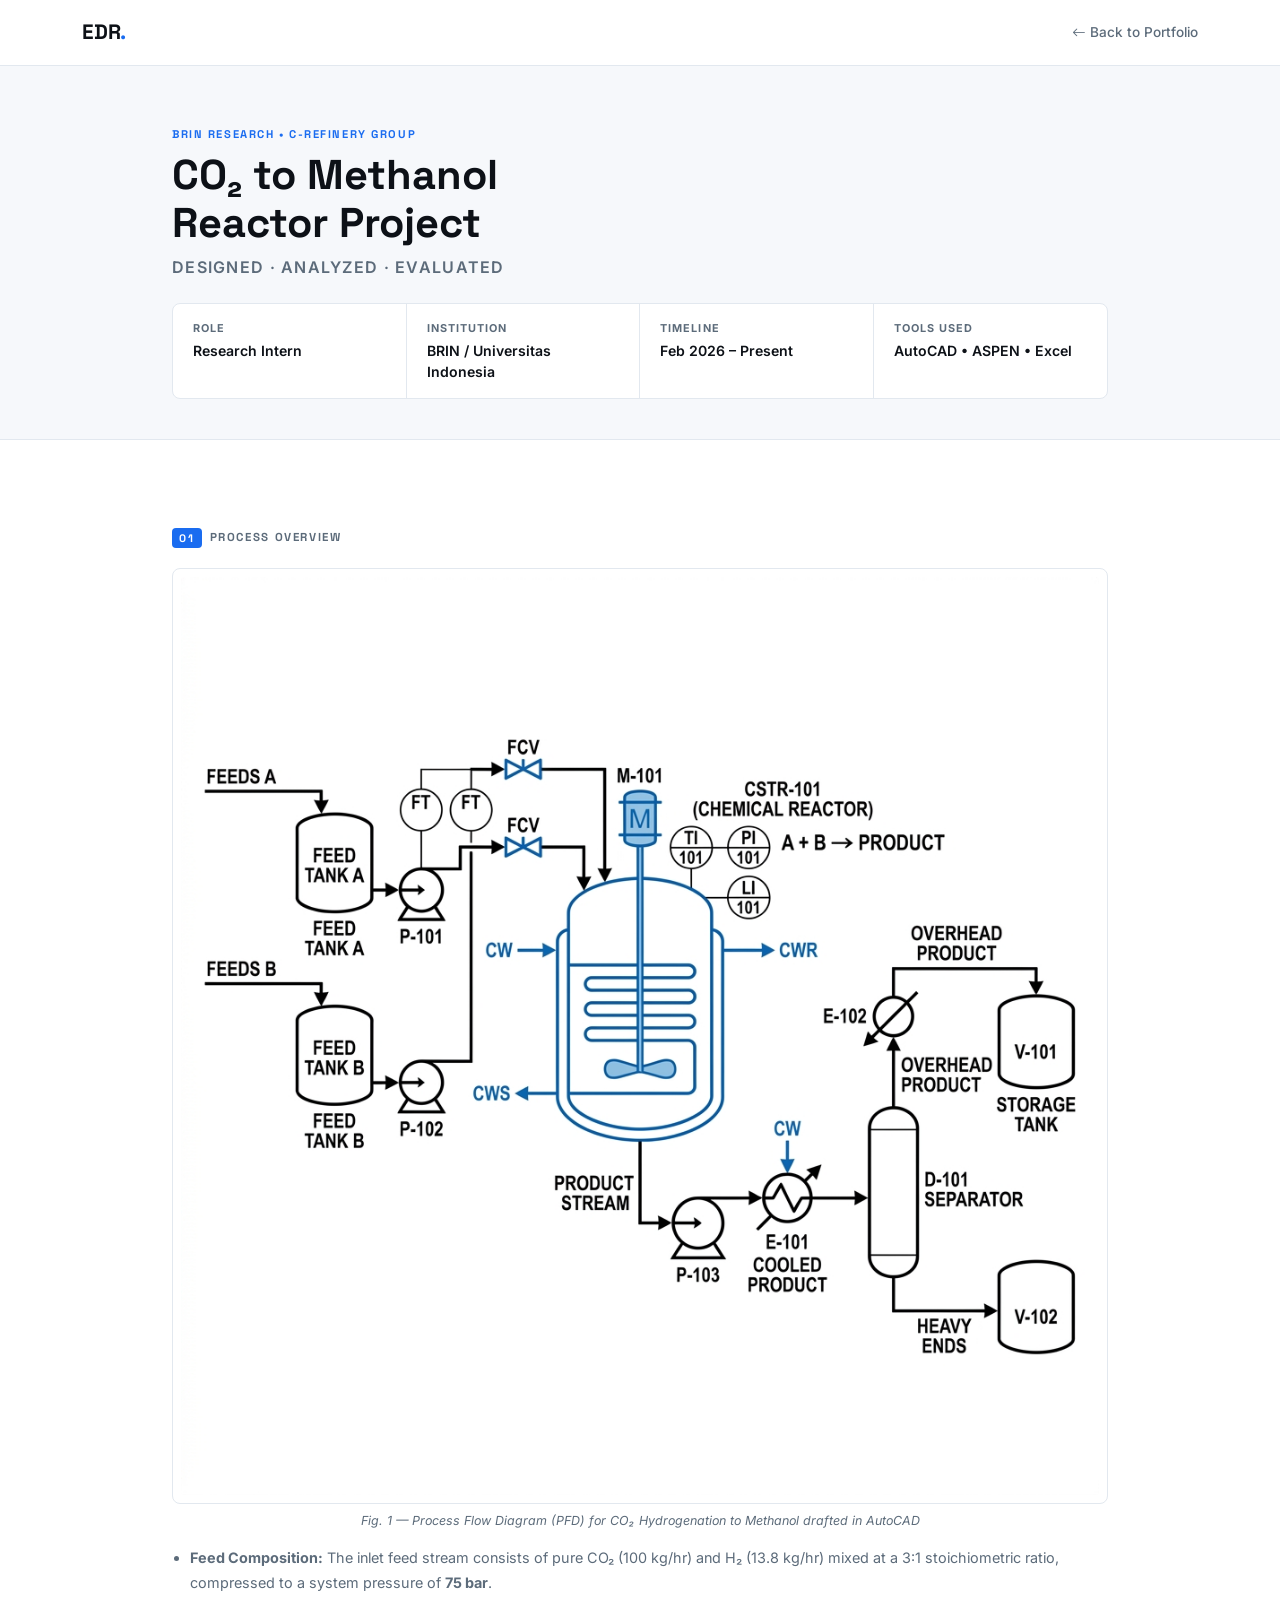
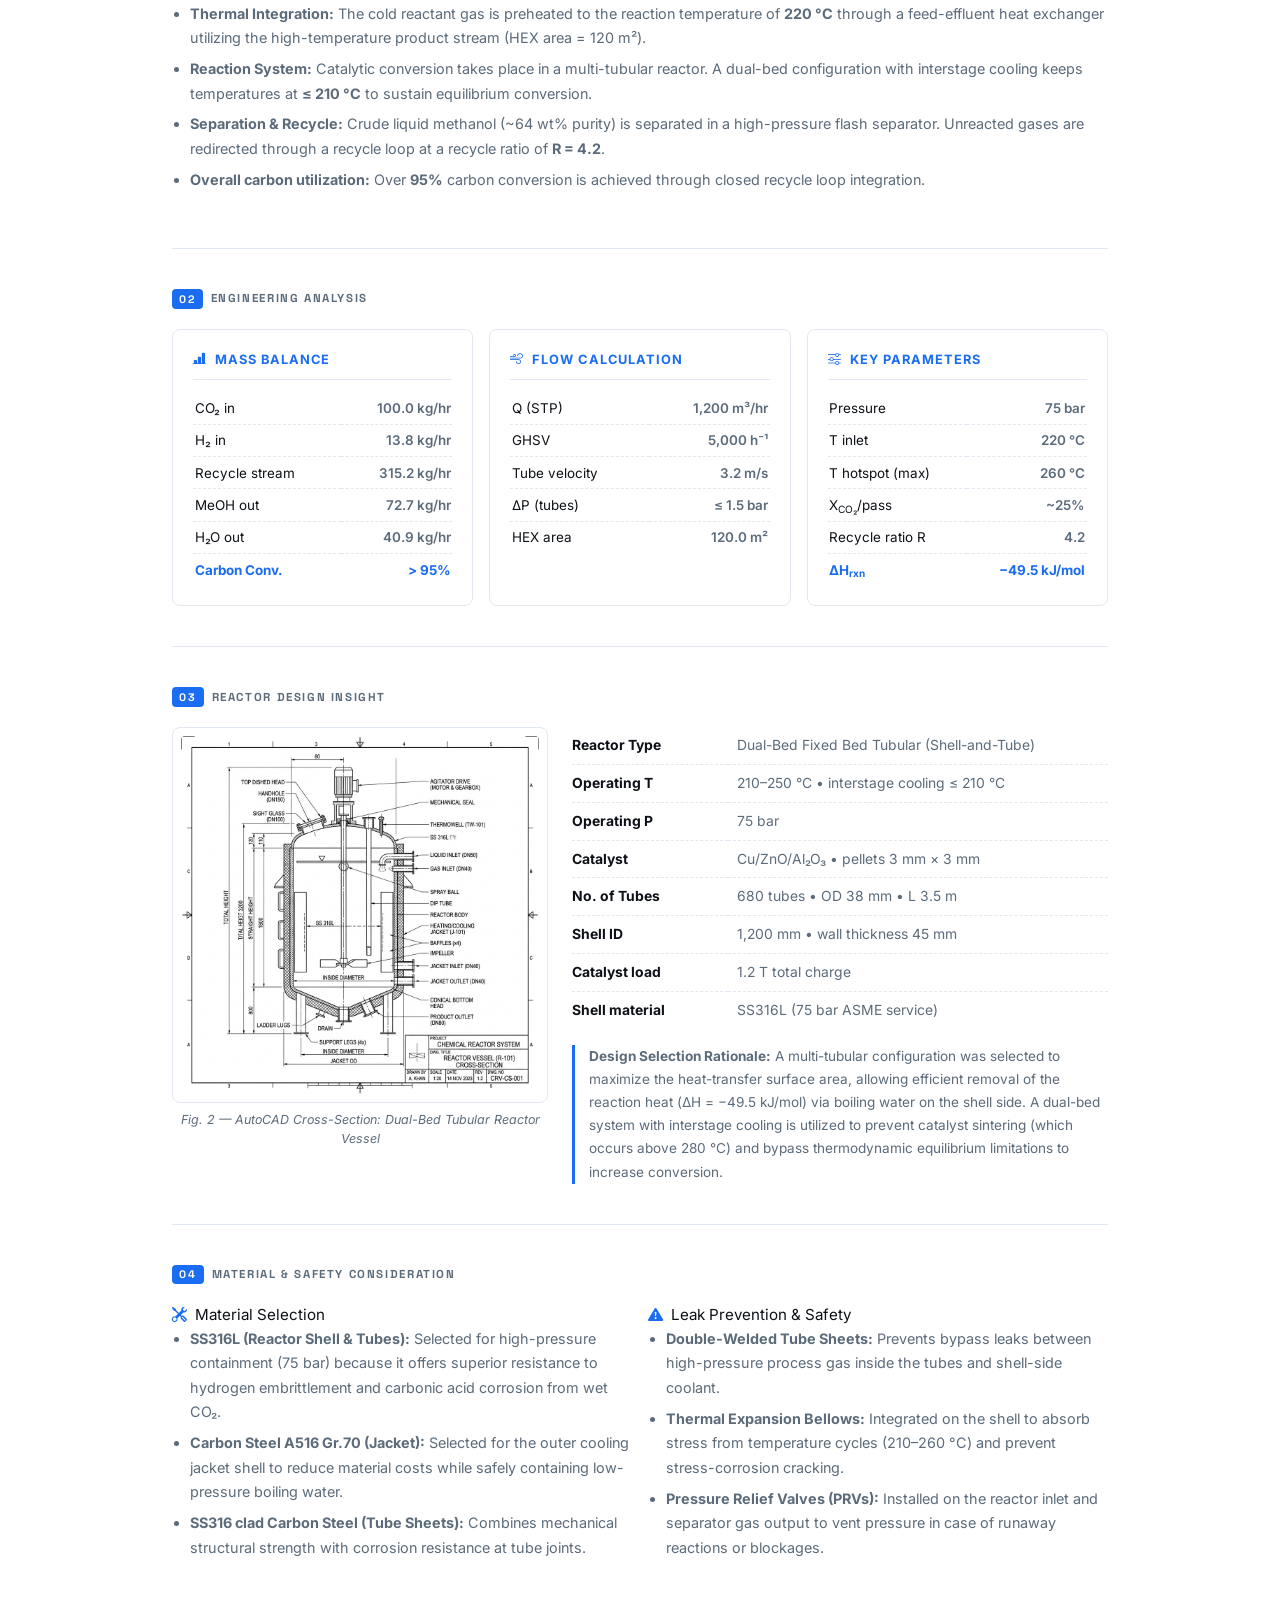
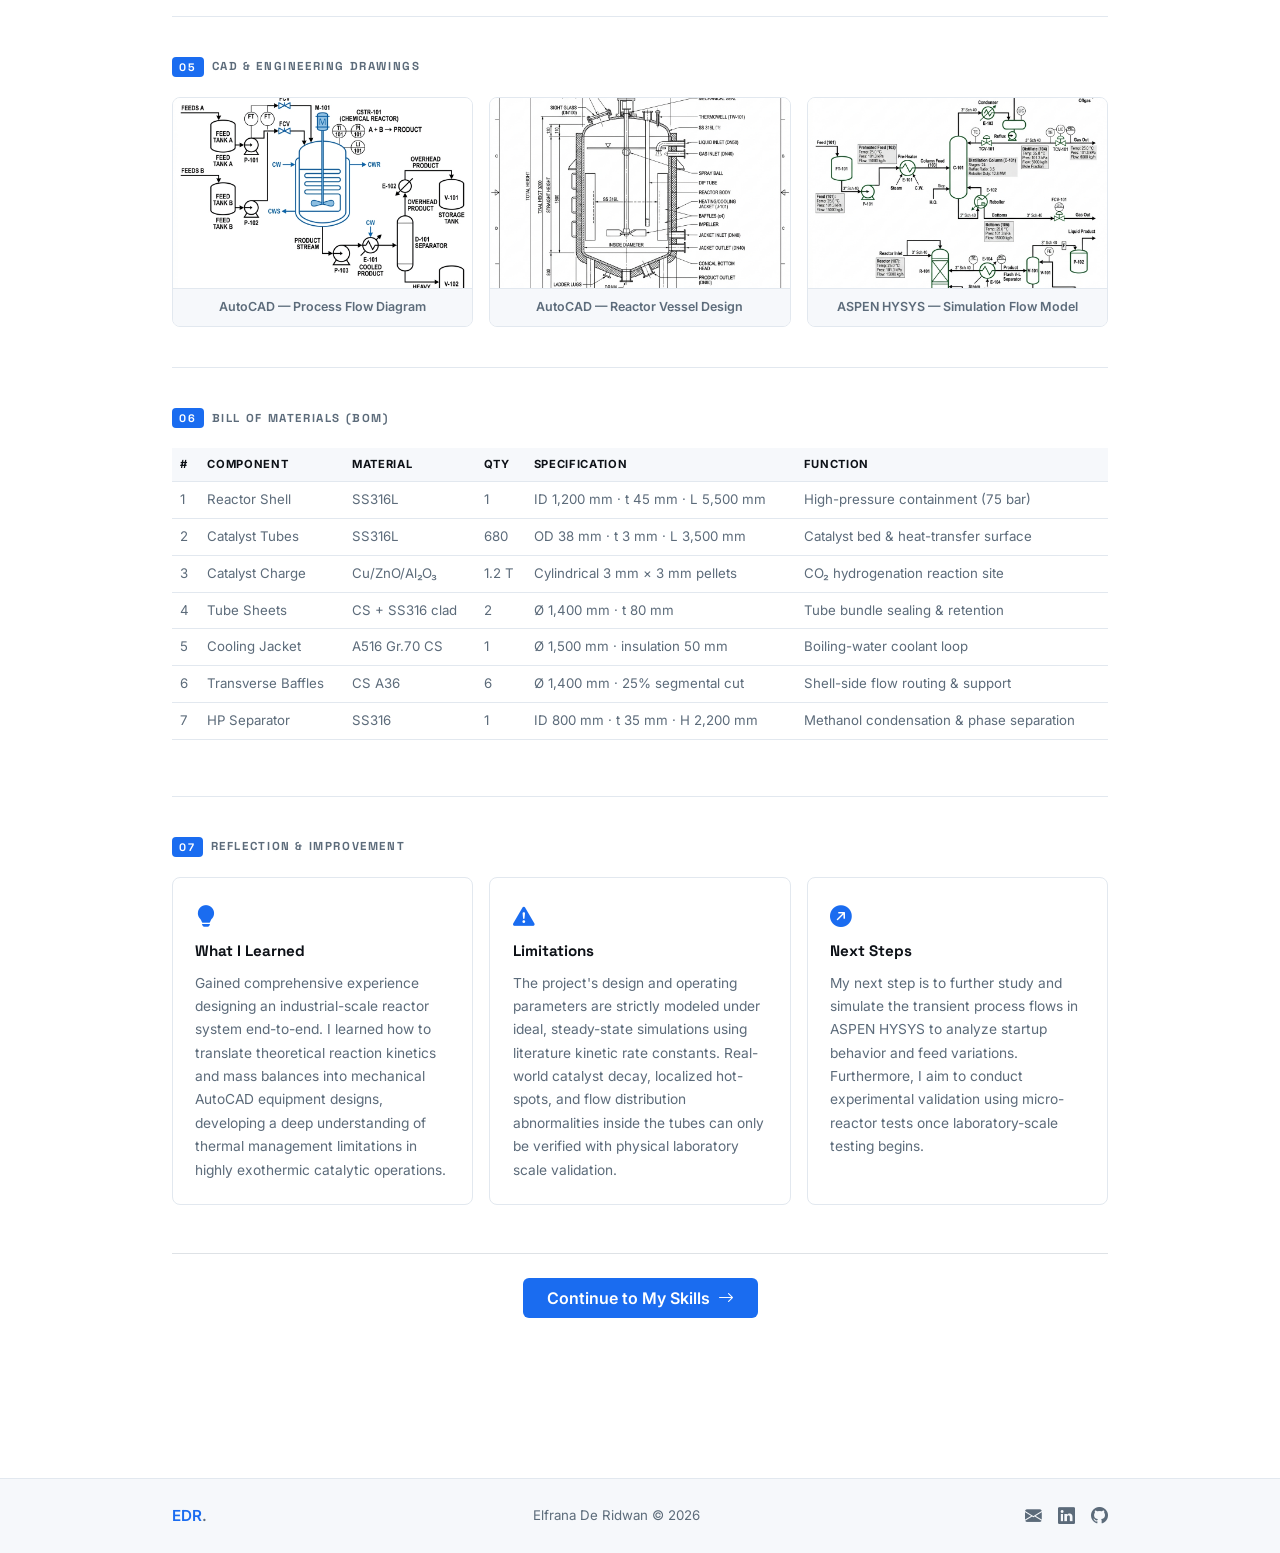
==== docs/project_co2_methanol.html @ 426b743b "Add files via upload" ====
<!DOCTYPE html>
<html lang="en">
<head>
  <meta charset="UTF-8" />
  <meta name="viewport" content="width=device-width, initial-scale=1.0" />
  <meta name="description" content="CO2 to Methanol Reactor Project — Process Engineering, AutoCAD, ASPEN HYSYS. Elfrana De Ridwan, BRIN C-Refinery Group." />
  <title>CO₂ → Methanol Reactor | Elfrana De Ridwan</title>

  <link href="https://cdn.jsdelivr.net/npm/bootstrap@5.3.3/dist/css/bootstrap.min.css" rel="stylesheet">
  <link href="https://cdn.jsdelivr.net/npm/bootstrap-icons@1.11.3/font/bootstrap-icons.css" rel="stylesheet">
  <link href="https://fonts.googleapis.com/css2?family=Inter:wght@300;400;500;600;700&family=Space+Grotesk:wght@400;500;600;700&display=swap" rel="stylesheet">
  <link rel="stylesheet" href="static/css/style.css" />
</head>
<body>

<!-- ── NAVBAR ─────────────────────────────────── -->
<nav class="navbar navbar-expand-lg sticky-top" id="mainNav">
  <div class="container">
    <a class="navbar-brand fw-bold" href="index.html">EDR<span class="text-accent">.</span></a>
    <div class="ms-auto">
      <a href="index.html" class="btn-back"><i class="bi bi-arrow-left me-1"></i>Back to Portfolio</a>
    </div>
  </div>
</nav>

<!-- ── PROJECT HEADER ─────────────────────────── -->
<section class="project-hero">
  <div class="container" style="max-width:960px;">
    <p class="label-tag mb-2">BRIN Research &bull; C-Refinery Group</p>
    <h1 class="proj-hero-title">CO₂ to Methanol<br>Reactor Project</h1>
    <p class="proj-hero-sub">Designed &middot; Analyzed &middot; Evaluated</p>

    <!-- Meta strip -->
    <div class="meta-strip row g-0 mt-4">
      <div class="col-6 col-md-3 meta-cell">
        <div class="meta-key">Role</div>
        <div class="meta-val">Research Intern</div>
      </div>
      <div class="col-6 col-md-3 meta-cell">
        <div class="meta-key">Institution</div>
        <div class="meta-val">BRIN / Universitas Indonesia</div>
      </div>
      <div class="col-6 col-md-3 meta-cell">
        <div class="meta-key">Timeline</div>
        <div class="meta-val">Feb 2026 – Present</div>
      </div>
      <div class="col-6 col-md-3 meta-cell" style="border:none">
        <div class="meta-key">Tools Used</div>
        <div class="meta-val">AutoCAD &bull; ASPEN &bull; Excel</div>
      </div>
    </div>
  </div>
</section>

<div class="container py-5" style="max-width:960px;">

  <!-- ── 1. PROCESS OVERVIEW ──────────────────── -->
  <section class="proj-section">
    <div class="section-label"><span>01</span> Process Overview</div>
    <div class="img-frame">
      <img src="static/images/flow_diagram.png" alt="PFD" class="img-fluid">
    </div>
    <p class="img-caption">Fig. 1 — Process Flow Diagram (PFD) for CO₂ Hydrogenation to Methanol drafted in AutoCAD</p>

    <ul class="eng-list mt-3">
      <li><strong>Feed Composition:</strong> The inlet feed stream consists of pure CO₂ (100 kg/hr) and H₂ (13.8 kg/hr) mixed at a 3:1 stoichiometric ratio, compressed to a system pressure of <strong>75 bar</strong>.</li>
      <li><strong>Thermal Integration:</strong> The cold reactant gas is preheated to the reaction temperature of <strong>220 °C</strong> through a feed-effluent heat exchanger utilizing the high-temperature product stream (HEX area = 120 m²).</li>
      <li><strong>Reaction System:</strong> Catalytic conversion takes place in a multi-tubular reactor. A dual-bed configuration with interstage cooling keeps temperatures at <strong>≤ 210 °C</strong> to sustain equilibrium conversion.</li>
      <li><strong>Separation &amp; Recycle:</strong> Crude liquid methanol (~64 wt% purity) is separated in a high-pressure flash separator. Unreacted gases are redirected through a recycle loop at a recycle ratio of <strong>R = 4.2</strong>.</li>
      <li><strong>Overall carbon utilization:</strong> Over <strong>95%</strong> carbon conversion is achieved through closed recycle loop integration.</li>
    </ul>
  </section>

  <!-- ── 2. ENGINEERING ANALYSIS ──────────────── -->
  <section class="proj-section">
    <div class="section-label"><span>02</span> Engineering Analysis</div>

    <div class="row g-3">
      <!-- Mass balance -->
      <div class="col-md-4">
        <div class="ana-card h-100">
          <div class="ana-card-title"><i class="bi bi-bar-chart-line-fill me-2"></i>Mass Balance</div>
          <table class="ana-table">
            <tr><td>CO₂ in</td><td class="text-end fw-600">100.0 kg/hr</td></tr>
            <tr><td>H₂ in</td><td class="text-end fw-600">13.8 kg/hr</td></tr>
            <tr><td>Recycle stream</td><td class="text-end fw-600">315.2 kg/hr</td></tr>
            <tr><td>MeOH out</td><td class="text-end fw-600">72.7 kg/hr</td></tr>
            <tr><td>H₂O out</td><td class="text-end fw-600">40.9 kg/hr</td></tr>
            <tr class="highlight-row"><td>Carbon Conv.</td><td class="text-end fw-600">&gt; 95%</td></tr>
          </table>
        </div>
      </div>
      <!-- Flow calc -->
      <div class="col-md-4">
        <div class="ana-card h-100">
          <div class="ana-card-title"><i class="bi bi-wind me-2"></i>Flow Calculation</div>
          <table class="ana-table">
            <tr><td>Q (STP)</td><td class="text-end fw-600">1,200 m³/hr</td></tr>
            <tr><td>GHSV</td><td class="text-end fw-600">5,000 h⁻¹</td></tr>
            <tr><td>Tube velocity</td><td class="text-end fw-600">3.2 m/s</td></tr>
            <tr><td>ΔP (tubes)</td><td class="text-end fw-600">≤ 1.5 bar</td></tr>
            <tr><td>HEX area</td><td class="text-end fw-600">120.0 m²</td></tr>
          </table>
        </div>
      </div>
      <!-- Key parameters -->
      <div class="col-md-4">
        <div class="ana-card h-100">
          <div class="ana-card-title"><i class="bi bi-sliders me-2"></i>Key Parameters</div>
          <table class="ana-table">
            <tr><td>Pressure</td><td class="text-end fw-600">75 bar</td></tr>
            <tr><td>T inlet</td><td class="text-end fw-600">220 °C</td></tr>
            <tr><td>T hotspot (max)</td><td class="text-end fw-600">260 °C</td></tr>
            <tr><td>X<sub>CO₂</sub>/pass</td><td class="text-end fw-600">~25%</td></tr>
            <tr><td>Recycle ratio R</td><td class="text-end fw-600">4.2</td></tr>
            <tr class="highlight-row"><td>ΔH<sub>rxn</sub></td><td class="text-end fw-600">−49.5 kJ/mol</td></tr>
          </table>
        </div>
      </div>
    </div>
  </section>

  <!-- ── 3. REACTOR DESIGN INSIGHT ────────────── -->
  <section class="proj-section">
    <div class="section-label"><span>03</span> Reactor Design Insight</div>

    <div class="row g-4 align-items-start">
      <div class="col-md-5">
        <div class="img-frame">
          <img src="static/images/reactor_design.png" alt="AutoCAD Reactor" class="img-fluid">
        </div>
        <p class="img-caption">Fig. 2 — AutoCAD Cross-Section: Dual-Bed Tubular Reactor Vessel</p>
      </div>
      <div class="col-md-7">
        <table class="design-table w-100">
          <tr><th>Reactor Type</th><td>Dual-Bed Fixed Bed Tubular (Shell-and-Tube)</td></tr>
          <tr><th>Operating T</th><td>210–250 °C &bull; interstage cooling ≤ 210 °C</td></tr>
          <tr><th>Operating P</th><td>75 bar</td></tr>
          <tr><th>Catalyst</th><td>Cu/ZnO/Al₂O₃ &bull; pellets 3 mm × 3 mm</td></tr>
          <tr><th>No. of Tubes</th><td>680 tubes &bull; OD 38 mm &bull; L 3.5 m</td></tr>
          <tr><th>Shell ID</th><td>1,200 mm &bull; wall thickness 45 mm</td></tr>
          <tr><th>Catalyst load</th><td>1.2 T total charge</td></tr>
          <tr><th>Shell material</th><td>SS316L (75 bar ASME service)</td></tr>
        </table>
        <div class="design-rationale mt-3">
          <strong>Design Selection Rationale:</strong> A multi-tubular configuration was selected to maximize the heat-transfer surface area, allowing efficient removal of the reaction heat (ΔH = −49.5 kJ/mol) via boiling water on the shell side. A dual-bed system with interstage cooling is utilized to prevent catalyst sintering (which occurs above 280 °C) and bypass thermodynamic equilibrium limitations to increase conversion.
        </div>
      </div>
    </div>
  </section>

  <!-- ── 4. MATERIAL & SAFETY CONSIDERATION ───── -->
  <section class="proj-section">
    <div class="section-label"><span>04</span> Material &amp; Safety Consideration</div>
    <div class="row g-3">
      <div class="col-md-6">
        <div class="safety-card h-100">
          <div class="safety-card-title"><i class="bi bi-tools text-accent me-2"></i>Material Selection</div>
          <ul class="eng-list small">
            <li><strong>SS316L (Reactor Shell &amp; Tubes):</strong> Selected for high-pressure containment (75 bar) because it offers superior resistance to hydrogen embrittlement and carbonic acid corrosion from wet CO₂.</li>
            <li><strong>Carbon Steel A516 Gr.70 (Jacket):</strong> Selected for the outer cooling jacket shell to reduce material costs while safely containing low-pressure boiling water.</li>
            <li><strong>SS316 clad Carbon Steel (Tube Sheets):</strong> Combines mechanical structural strength with corrosion resistance at tube joints.</li>
          </ul>
        </div>
      </div>
      <div class="col-md-6">
        <div class="safety-card h-100">
          <div class="safety-card-title"><i class="bi bi-exclamation-triangle-fill text-accent me-2"></i>Leak Prevention &amp; Safety</div>
          <ul class="eng-list small">
            <li><strong>Double-Welded Tube Sheets:</strong> Prevents bypass leaks between high-pressure process gas inside the tubes and shell-side coolant.</li>
            <li><strong>Thermal Expansion Bellows:</strong> Integrated on the shell to absorb stress from temperature cycles (210–260 °C) and prevent stress-corrosion cracking.</li>
            <li><strong>Pressure Relief Valves (PRVs):</strong> Installed on the reactor inlet and separator gas output to vent pressure in case of runaway reactions or blockages.</li>
          </ul>
        </div>
      </div>
    </div>
  </section>

  <!-- ── 5. CAD & ENGINEERING DRAWINGS ────────── -->
  <section class="proj-section">
    <div class="section-label"><span>05</span> CAD &amp; Engineering Drawings</div>
    <div class="row g-3">
      <div class="col-md-4">
        <div class="gallery-wrap">
          <img src="static/images/flow_diagram.png" alt="PFD" class="gallery-img">
          <div class="gallery-cap">AutoCAD — Process Flow Diagram</div>
        </div>
      </div>
      <div class="col-md-4">
        <div class="gallery-wrap">
          <img src="static/images/reactor_design.png" alt="Reactor Design" class="gallery-img">
          <div class="gallery-cap">AutoCAD — Reactor Vessel Design</div>
        </div>
      </div>
      <div class="col-md-4">
        <div class="gallery-wrap">
          <img src="static/images/aspen_simulation.png" alt="ASPEN Simulation" class="gallery-img">
          <div class="gallery-cap">ASPEN HYSYS — Simulation Flow Model</div>
        </div>
      </div>
    </div>
  </section>

  <!-- ── 6. BILL OF MATERIALS (BOM) ────────────── -->
  <section class="proj-section">
    <div class="section-label"><span>06</span> Bill of Materials (BOM)</div>
    <div class="table-responsive">
      <table class="table bom-table">
        <thead>
          <tr>
            <th>#</th><th>Component</th><th>Material</th><th>Qty</th><th>Specification</th><th>Function</th>
          </tr>
        </thead>
        <tbody>
          <tr>
            <td>1</td><td>Reactor Shell</td><td>SS316L</td><td>1</td><td>ID 1,200 mm &middot; t 45 mm &middot; L 5,500 mm</td><td>High-pressure containment (75 bar)</td>
          </tr>
          <tr>
            <td>2</td><td>Catalyst Tubes</td><td>SS316L</td><td>680</td><td>OD 38 mm &middot; t 3 mm &middot; L 3,500 mm</td><td>Catalyst bed &amp; heat-transfer surface</td>
          </tr>
          <tr>
            <td>3</td><td>Catalyst Charge</td><td>Cu/ZnO/Al₂O₃</td><td>1.2 T</td><td>Cylindrical 3 mm &times; 3 mm pellets</td><td>CO₂ hydrogenation reaction site</td>
          </tr>
          <tr>
            <td>4</td><td>Tube Sheets</td><td>CS + SS316 clad</td><td>2</td><td>Ø 1,400 mm &middot; t 80 mm</td><td>Tube bundle sealing &amp; retention</td>
          </tr>
          <tr>
            <td>5</td><td>Cooling Jacket</td><td>A516 Gr.70 CS</td><td>1</td><td>Ø 1,500 mm &middot; insulation 50 mm</td><td>Boiling-water coolant loop</td>
          </tr>
          <tr>
            <td>6</td><td>Transverse Baffles</td><td>CS A36</td><td>6</td><td>Ø 1,400 mm &middot; 25% segmental cut</td><td>Shell-side flow routing &amp; support</td>
          </tr>
          <tr>
            <td>7</td><td>HP Separator</td><td>SS316</td><td>1</td><td>ID 800 mm &middot; t 35 mm &middot; H 2,200 mm</td><td>Methanol condensation &amp; phase separation</td>
          </tr>
        </tbody>
      </table>
    </div>
  </section>

  <!-- ── 7. REFLECTION & IMPROVEMENT ──────────── -->
  <section class="proj-section" style="border:none;">
    <div class="section-label"><span>07</span> Reflection &amp; Improvement</div>
    <div class="row g-3 mb-5">
      <div class="col-md-4">
        <div class="reflect-card h-100">
          <div class="reflect-icon"><i class="bi bi-lightbulb-fill"></i></div>
          <h6 class="reflect-title">What I Learned</h6>
          <p class="reflect-text">
            Gained comprehensive experience designing an industrial-scale reactor system end-to-end. I learned how to translate theoretical reaction kinetics and mass balances into mechanical AutoCAD equipment designs, developing a deep understanding of thermal management limitations in highly exothermic catalytic operations.
          </p>
        </div>
      </div>
      <div class="col-md-4">
        <div class="reflect-card h-100">
          <div class="reflect-icon"><i class="bi bi-exclamation-triangle-fill"></i></div>
          <h6 class="reflect-title">Limitations</h6>
          <p class="reflect-text">
            The project's design and operating parameters are strictly modeled under ideal, steady-state simulations using literature kinetic rate constants. Real-world catalyst decay, localized hot-spots, and flow distribution abnormalities inside the tubes can only be verified with physical laboratory scale validation.
          </p>
        </div>
      </div>
      <div class="col-md-4">
        <div class="reflect-card h-100">
          <div class="reflect-icon"><i class="bi bi-arrow-up-right-circle-fill"></i></div>
          <h6 class="reflect-title">Next Steps</h6>
          <p class="reflect-text">
            My next step is to further study and simulate the transient process flows in ASPEN HYSYS to analyze startup behavior and feed variations. Furthermore, I aim to conduct experimental validation using micro-reactor tests once laboratory-scale testing begins.
          </p>
        </div>
      </div>
    </div>

    <!-- Navigate to Skills Button -->
    <div class="text-center py-4 border-top">
      <a href="index.html#skills" class="btn-primary-custom px-4 py-2" style="font-size: 1rem;">
        Continue to My Skills <i class="bi bi-arrow-right ms-2"></i>
      </a>
    </div>
  </section>

</div><!-- /container -->

<footer class="site-footer py-4 mt-5">
  <div class="container d-flex flex-column flex-md-row justify-content-between align-items-center gap-2" style="max-width:960px;">
    <span class="fw-600" style="color:var(--accent)">EDR<span style="color:var(--txt-muted)">.</span></span>
    <span class="small txt-muted">Elfrana De Ridwan &copy; 2026</span>
    <div class="d-flex gap-3">
      <a href="mailto:elfrana.de@ui.ac.id" class="footer-link"><i class="bi bi-envelope-fill"></i></a>
      <a href="https://www.linkedin.com/in/elfrana-de-ridwan-ba3712145" target="_blank" class="footer-link"><i class="bi bi-linkedin"></i></a>
      <a href="https://github.com/elfranar" target="_blank" class="footer-link"><i class="bi bi-github"></i></a>
    </div>
  </div>
</footer>

<script src="https://cdn.jsdelivr.net/npm/bootstrap@5.3.3/dist/js/bootstrap.bundle.min.js"></script>
<script src="static/js/main.js"></script>
</body>
</html>
---- docs/static/css/style.css ----
/* ==========================================================================
   EDR Portfolio — Custom CSS (Bootstrap 5 Overrides)
   ========================================================================== */
:root {
  --accent:       #1a6cf0;
  --accent-dark:  #0f4cb5;
  --bg:           #ffffff;
  --bg-alt:       #f6f8fb;
  --border:       #e2e8ef;
  --txt:          #0d1117;
  --txt-muted:    #5c6b7a;
  --font-body:    'Inter', sans-serif;
  --font-heading: 'Space Grotesk', sans-serif;
  --radius:       8px;
}

*, *::before, *::after { box-sizing: border-box; }

body {
  font-family: var(--font-body);
  color: var(--txt);
  background: var(--bg);
  font-size: 0.95rem;
  -webkit-font-smoothing: antialiased;
}

/* ── Utilities ────────────────────────────────── */
.fw-600        { font-weight: 600; }
.text-accent   { color: var(--accent) !important; }
.txt-muted     { color: var(--txt-muted); }
.label-tag {
  display: inline-block;
  font-family: var(--font-heading);
  font-size: 0.7rem;
  font-weight: 700;
  letter-spacing: .14em;
  text-transform: uppercase;
  color: var(--accent);
}
.section-title {
  font-family: var(--font-heading);
  font-size: 2rem;
  font-weight: 700;
  color: var(--txt);
}

/* ── Navbar ───────────────────────────────────── */
#mainNav {
  background: rgba(255,255,255,0.96);
  backdrop-filter: blur(8px);
  border-bottom: 1px solid var(--border);
  padding: .75rem 0;
}
.navbar-brand {
  font-family: var(--font-heading);
  font-size: 1.3rem;
  color: var(--txt) !important;
  letter-spacing: -.01em;
}
.nav-link {
  font-weight: 500;
  font-size: .875rem;
  color: var(--txt-muted) !important;
  transition: color .15s;
  padding: .35rem .6rem !important;
}
.nav-link:hover, .nav-link.active { color: var(--accent) !important; }
.btn-outline-accent {
  border: 1.5px solid var(--accent);
  color: var(--accent) !important;
  border-radius: 6px;
  font-size: .8rem;
  font-weight: 600;
  padding: .3rem .85rem;
  transition: background .15s, color .15s;
  text-decoration: none;
}
.btn-outline-accent:hover {
  background: var(--accent);
  color: #fff !important;
}
.btn-back {
  font-size: .85rem;
  font-weight: 500;
  color: var(--txt-muted);
  text-decoration: none;
  transition: color .15s;
}
.btn-back:hover { color: var(--accent); }

/* ── Hero / About ─────────────────────────────── */
.section-hero {
  padding: 5rem 0 4rem;
  background: var(--bg);
}
.photo-ring {
  width: 180px;
  height: 180px;
  border-radius: 50%;
  border: 3px solid var(--border);
  padding: 4px;
  overflow: hidden;
}
.photo-ring img {
  border-radius: 50%;
  width: 100%;
  height: 100%;
  object-fit: cover;
}
.hero-name {
  font-family: var(--font-heading);
  font-size: 2.8rem;
  font-weight: 700;
  line-height: 1.1;
  color: var(--txt);
  margin-bottom: .4rem;
}
.hero-sub {
  font-size: 1.05rem;
  color: var(--txt-muted);
  font-weight: 400;
}
.bio {
  color: var(--txt-muted);
  line-height: 1.75;
  font-size: .96rem;
}
.contact-pill {
  display: flex;
  align-items: center;
  font-size: .82rem;
  color: var(--txt-muted);
  text-decoration: none;
  transition: color .15s;
}
.contact-pill:hover { color: var(--accent); }

/* ── KPI Cards ────────────────────────────────── */
.kpi-card {
  border: 1px solid var(--border);
  border-radius: var(--radius);
  padding: 1rem .5rem;
  background: var(--bg);
  transition: border-color .2s, box-shadow .2s;
}
.kpi-card:hover {
  border-color: var(--accent);
  box-shadow: 0 2px 12px rgba(26,108,240,.08);
}
.kpi-value {
  font-family: var(--font-heading);
  font-size: 1.7rem;
  font-weight: 700;
  color: var(--accent);
  line-height: 1.1;
}
.kpi-unit {
  font-size: .9rem;
  font-weight: 400;
  color: var(--txt-muted);
  margin-left: 2px;
}
.kpi-label {
  font-size: .72rem;
  font-weight: 600;
  letter-spacing: .04em;
  text-transform: uppercase;
  color: var(--txt-muted);
  margin-top: .25rem;
}

/* ── Skills section ───────────────────────────── */
.section-alt { background: var(--bg-alt); }
.skill-card {
  background: var(--bg);
  border: 1px solid var(--border);
  border-radius: var(--radius);
  padding: 1.5rem;
  transition: border-color .2s, box-shadow .2s;
}
.skill-card:hover {
  border-color: var(--accent);
  box-shadow: 0 2px 12px rgba(26,108,240,.07);
}
.skill-icon {
  font-size: 1.6rem;
  color: var(--accent);
}
.skill-list {
  list-style: none;
  padding: 0;
  margin: 0;
  font-size: .87rem;
  color: var(--txt-muted);
}
.skill-list li {
  padding: .25rem 0;
  border-bottom: 1px dashed var(--border);
}
.skill-list li:last-child { border: none; }
.tech-badge {
  display: inline-block;
  padding: .28rem .65rem;
  border: 1px solid var(--border);
  border-radius: 20px;
  font-size: .75rem;
  font-weight: 600;
  color: var(--txt-muted);
  background: var(--bg);
  letter-spacing: .02em;
  transition: border-color .15s, color .15s;
}
.tech-badge:hover {
  border-color: var(--accent);
  color: var(--accent);
}

/* ── Projects section ─────────────────────────── */
.project-card {
  border: 1px solid var(--border);
  border-radius: var(--radius);
  padding: 2rem;
  background: var(--bg);
  transition: border-color .2s, box-shadow .2s;
}
.project-card:hover {
  border-color: var(--accent);
  box-shadow: 0 4px 20px rgba(26,108,240,.09);
}
.project-tag {
  font-size: .7rem;
  font-weight: 700;
  letter-spacing: .12em;
  text-transform: uppercase;
  color: var(--accent);
  margin-bottom: .5rem;
}
.project-title {
  font-family: var(--font-heading);
  font-size: 1.45rem;
  font-weight: 700;
  color: var(--txt);
  margin-bottom: .65rem;
}
.project-desc {
  font-size: .9rem;
  color: var(--txt-muted);
  line-height: 1.7;
  margin-bottom: 1.25rem;
}
/* Spec row */
.spec-row {
  display: flex;
  flex-wrap: wrap;
  gap: .5rem;
  padding: 1rem 0;
  border-top: 1px solid var(--border);
  border-bottom: 1px solid var(--border);
  margin-bottom: 1.25rem;
}
.spec-item {
  display: flex;
  flex-direction: column;
  flex: 1;
  min-width: 90px;
}
.spec-val {
  font-family: var(--font-heading);
  font-size: 1.05rem;
  font-weight: 700;
  color: var(--accent);
}
.spec-lbl {
  font-size: .7rem;
  color: var(--txt-muted);
  font-weight: 500;
  text-transform: uppercase;
  letter-spacing: .05em;
}
.spec-divider {
  width: 1px;
  background: var(--border);
  align-self: stretch;
}
.btn-primary-custom {
  display: inline-flex;
  align-items: center;
  background: var(--accent);
  color: #fff;
  border-radius: 6px;
  font-size: .85rem;
  font-weight: 600;
  padding: .5rem 1.1rem;
  text-decoration: none;
  transition: background .15s, transform .15s;
}
.btn-primary-custom:hover {
  background: var(--accent-dark);
  color: #fff;
  transform: translateY(-1px);
}

/* Quick-spec sidebar */
.quick-spec-card {
  border: 1px solid var(--border);
  border-radius: var(--radius);
  padding: 1.5rem;
  background: var(--bg-alt);
}
.qs-row {
  display: flex;
  justify-content: space-between;
  align-items: baseline;
  gap: .5rem;
  padding: .45rem 0;
  border-bottom: 1px dashed var(--border);
  font-size: .85rem;
}
.qs-key {
  font-weight: 700;
  color: var(--txt);
  white-space: nowrap;
  min-width: 90px;
}
.qs-val { color: var(--txt-muted); text-align: right; }

/* ── Footer ───────────────────────────────────── */
.site-footer {
  border-top: 1px solid var(--border);
  background: var(--bg-alt);
}
.footer-link {
  color: var(--txt-muted);
  font-size: 1.05rem;
  text-decoration: none;
  transition: color .15s;
}
.footer-link:hover { color: var(--accent); }

/* ════════════════════════════════════════════════
   PROJECT PAGE STYLES
   ════════════════════════════════════════════════ */
.project-hero {
  background: var(--bg-alt);
  border-bottom: 1px solid var(--border);
  padding: 3.5rem 0 2.5rem;
}
.proj-hero-title {
  font-family: var(--font-heading);
  font-size: 2.6rem;
  font-weight: 700;
  line-height: 1.15;
  color: var(--txt);
  margin-bottom: .5rem;
}
.proj-hero-sub {
  font-size: 1rem;
  color: var(--txt-muted);
  letter-spacing: .08em;
  text-transform: uppercase;
  font-weight: 600;
}

/* Meta strip */
.meta-strip {
  border: 1px solid var(--border);
  border-radius: var(--radius);
  background: var(--bg);
  overflow: hidden;
}
.meta-cell {
  padding: 1rem 1.25rem;
  border-right: 1px solid var(--border);
}
.meta-key {
  font-size: .68rem;
  font-weight: 700;
  letter-spacing: .1em;
  text-transform: uppercase;
  color: var(--txt-muted);
  margin-bottom: .25rem;
}
.meta-val {
  font-weight: 600;
  font-size: .88rem;
  color: var(--txt);
}

/* Project sections */
.proj-section {
  padding: 2.5rem 0;
  border-bottom: 1px solid var(--border);
}
.section-label {
  font-family: var(--font-heading);
  font-size: .72rem;
  font-weight: 700;
  letter-spacing: .14em;
  text-transform: uppercase;
  color: var(--txt-muted);
  margin-bottom: 1.25rem;
  display: flex;
  align-items: center;
  gap: .5rem;
}
.section-label span {
  background: var(--accent);
  color: #fff;
  border-radius: 4px;
  padding: .1rem .45rem;
  font-size: .68rem;
}

/* Image frame */
.img-frame {
  border: 1px solid var(--border);
  border-radius: var(--radius);
  padding: 8px;
  background: #fff;
  overflow: hidden;
}
.img-frame img { display: block; width: 100%; border-radius: 4px; }
.img-caption {
  font-size: .78rem;
  color: var(--txt-muted);
  font-style: italic;
  text-align: center;
  margin-top: .5rem;
  margin-bottom: 0;
}

/* Engineering bullet list */
.eng-list {
  padding-left: 1.1rem;
  color: var(--txt-muted);
  line-height: 1.7;
}
.eng-list li { margin-bottom: .4rem; font-size: .9rem; }
.eng-list li:last-child { margin-bottom: 0; }

/* Analysis cards */
.ana-card {
  border: 1px solid var(--border);
  border-radius: var(--radius);
  padding: 1.25rem;
  background: var(--bg);
}
.ana-card-title {
  font-size: .8rem;
  font-weight: 700;
  text-transform: uppercase;
  letter-spacing: .08em;
  color: var(--accent);
  padding-bottom: .65rem;
  border-bottom: 1px solid var(--border);
  margin-bottom: .75rem;
}
.ana-table {
  width: 100%;
  border-collapse: collapse;
  font-size: .84rem;
}
.ana-table tr { border-bottom: 1px dashed var(--border); }
.ana-table tr:last-child { border: none; }
.ana-table td { padding: .35rem .1rem; color: var(--txt-muted); }
.ana-table td:first-child { color: var(--txt); }
.highlight-row td { color: var(--accent) !important; font-weight: 700; }

/* Design table */
.design-table {
  border-collapse: collapse;
  font-size: .87rem;
}
.design-table tr {
  border-bottom: 1px dashed var(--border);
}
.design-table tr:last-child { border: none; }
.design-table th {
  font-weight: 700;
  color: var(--txt);
  padding: .5rem .6rem .5rem 0;
  white-space: nowrap;
  min-width: 130px;
  vertical-align: top;
}
.design-table td {
  padding: .5rem .6rem;
  color: var(--txt-muted);
  vertical-align: top;
}
.design-rationale {
  font-size: .85rem;
  color: var(--txt-muted);
  line-height: 1.7;
  border-left: 3px solid var(--accent);
  padding-left: .9rem;
}

/* Gallery */
.gallery-wrap {
  border: 1px solid var(--border);
  border-radius: var(--radius);
  overflow: hidden;
}
.gallery-img {
  width: 100%;
  height: 190px;
  object-fit: cover;
  display: block;
}
.gallery-cap {
  font-size: .78rem;
  font-weight: 600;
  color: var(--txt-muted);
  text-align: center;
  padding: .6rem;
  background: var(--bg-alt);
  border-top: 1px solid var(--border);
}

/* BOM Table */
.bom-table {
  font-size: .83rem;
  border-color: var(--border);
}
.bom-table thead th {
  background: var(--bg-alt);
  font-size: .7rem;
  text-transform: uppercase;
  letter-spacing: .06em;
  font-weight: 700;
  color: var(--txt);
  border-color: var(--border);
}
.bom-table tbody td {
  color: var(--txt-muted);
  border-color: var(--border);
  vertical-align: middle;
}
.bom-table tbody tr:hover td { background: #f0f5ff; }

/* Reflection cards */
.reflect-card {
  border: 1px solid var(--border);
  border-radius: var(--radius);
  padding: 1.4rem;
  background: var(--bg);
}
.reflect-icon {
  font-size: 1.35rem;
  color: var(--accent);
  margin-bottom: .6rem;
}
.reflect-title {
  font-family: var(--font-heading);
  font-weight: 700;
  color: var(--txt);
  margin-bottom: .7rem;
  font-size: .95rem;
}
.reflect-text {
  font-size: .86rem;
  color: var(--txt-muted);
  line-height: 1.7;
  margin: 0;
}

/* ── Responsive ───────────────────────────────── */
@media (max-width: 768px) {
  .hero-name       { font-size: 2rem; }
  .proj-hero-title { font-size: 1.9rem; }
  .section-title   { font-size: 1.6rem; }
  .spec-divider    { display: none; }
  .meta-cell       { border-right: none; border-bottom: 1px solid var(--border); }
}
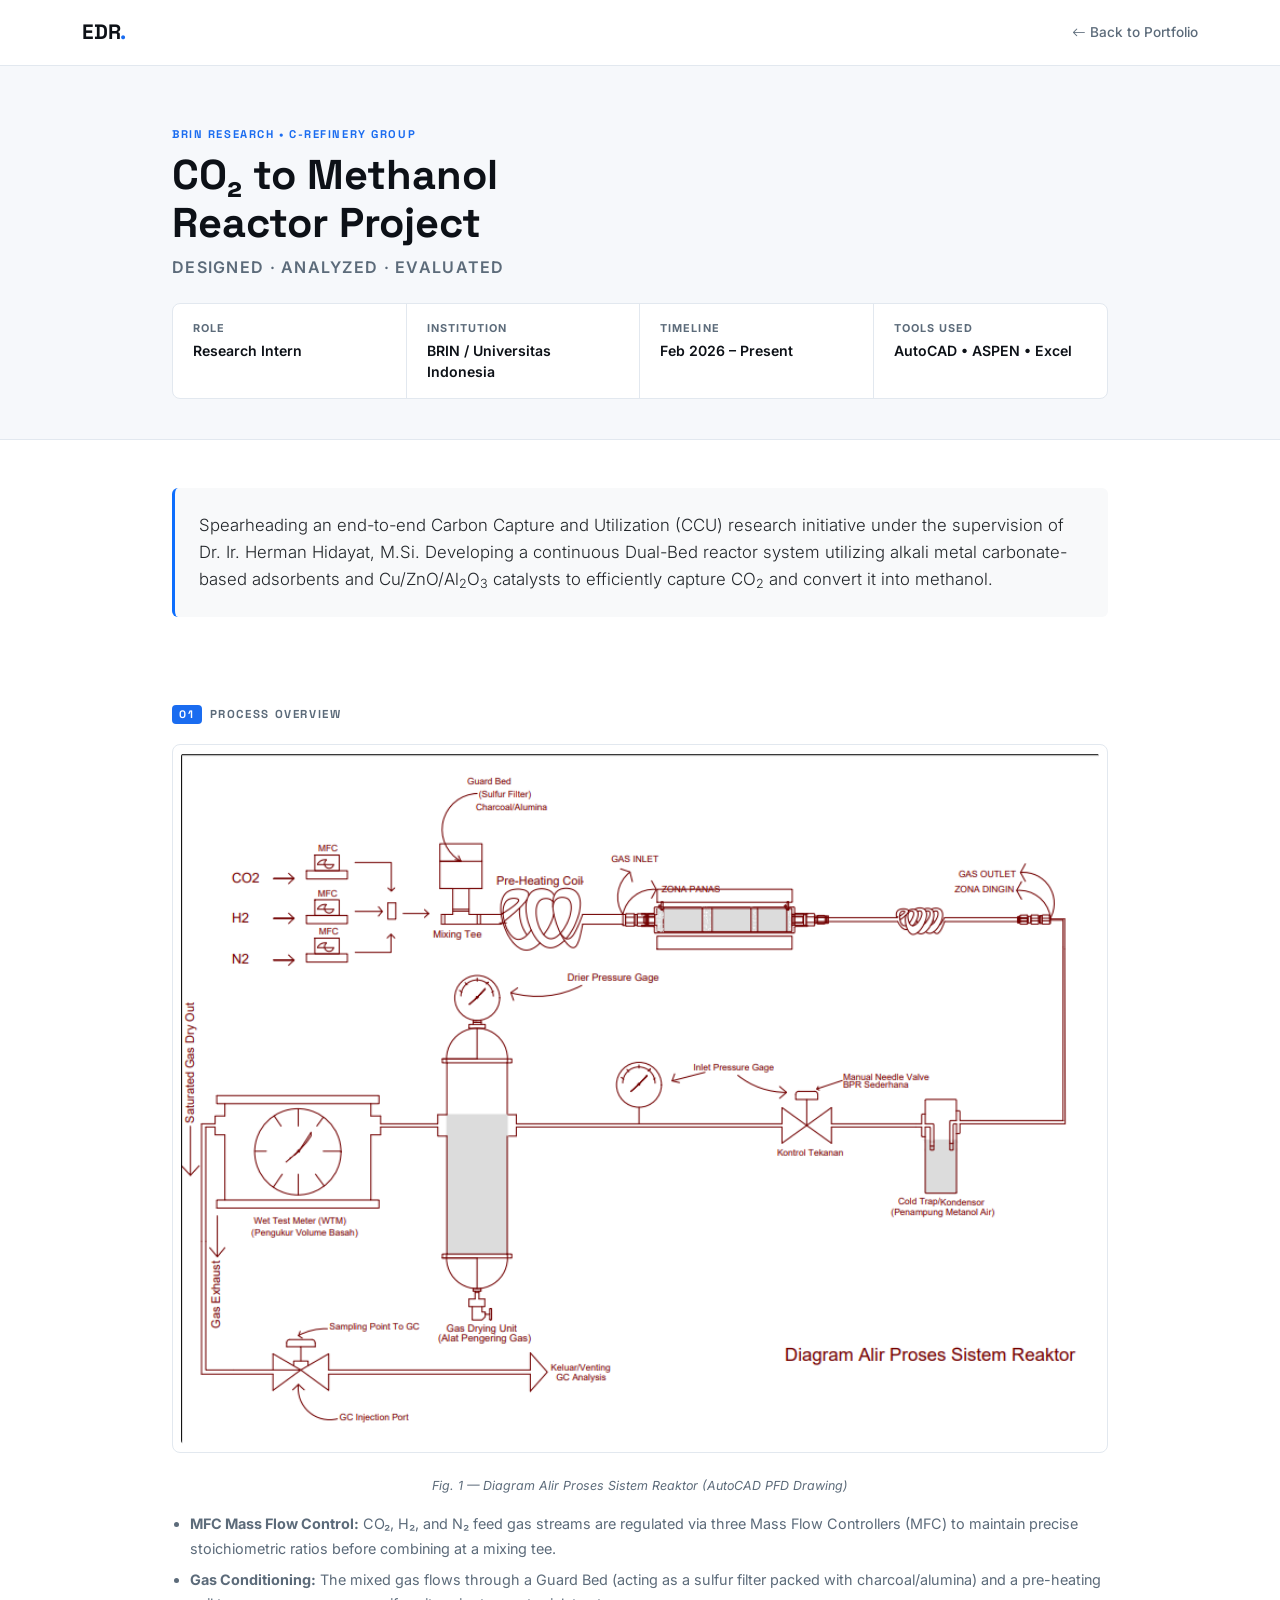
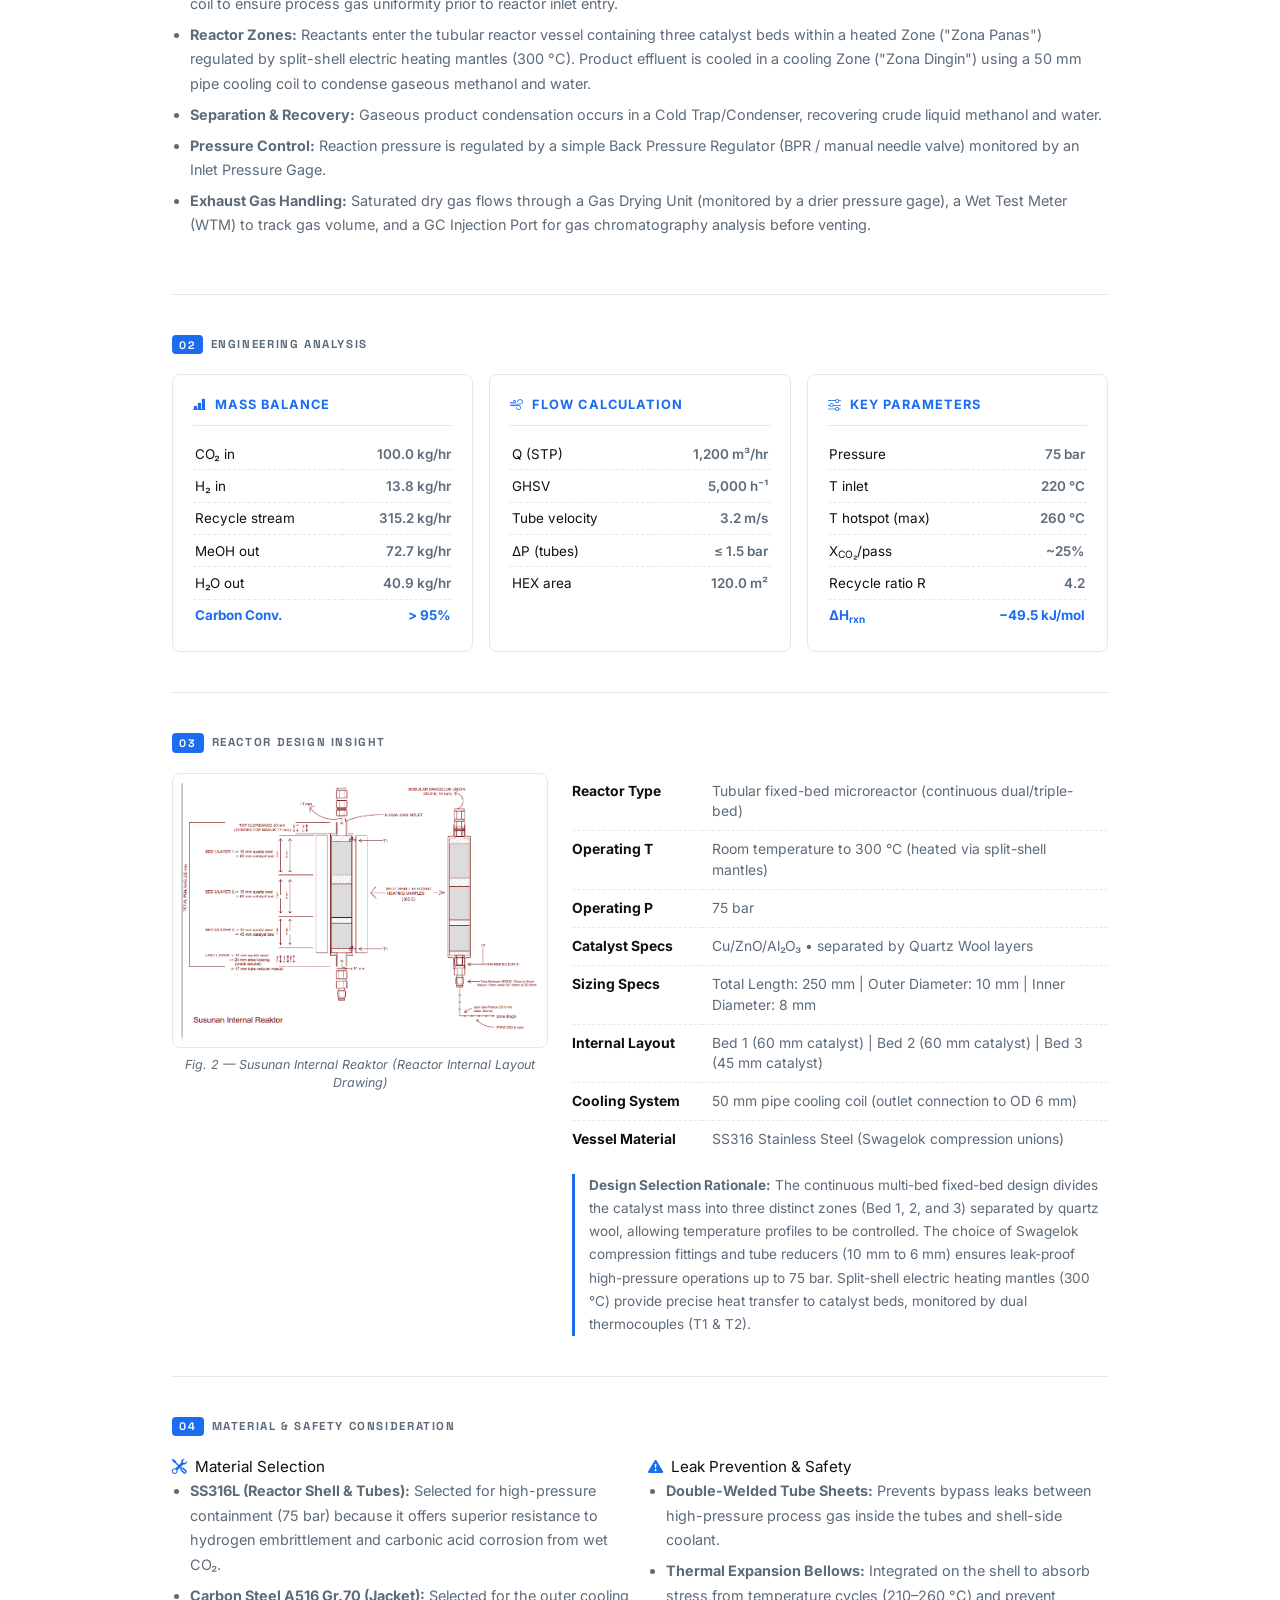
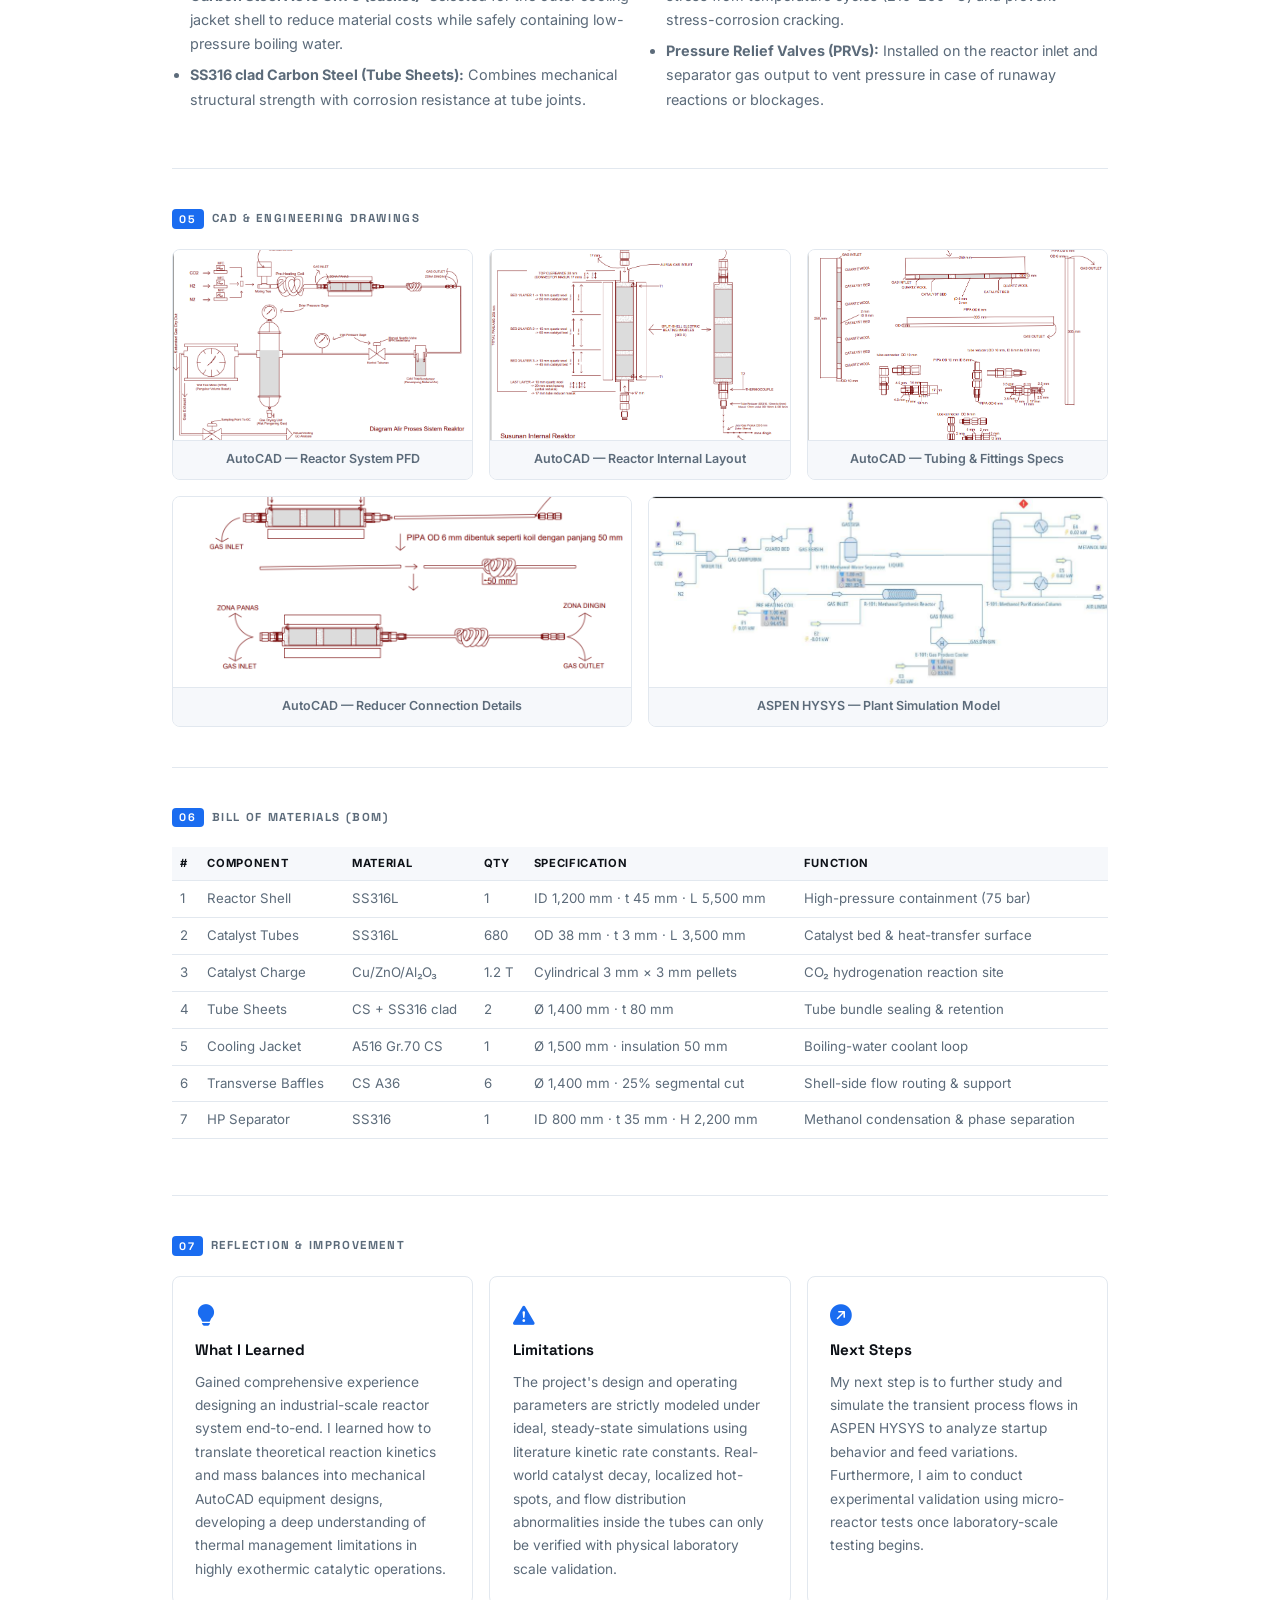
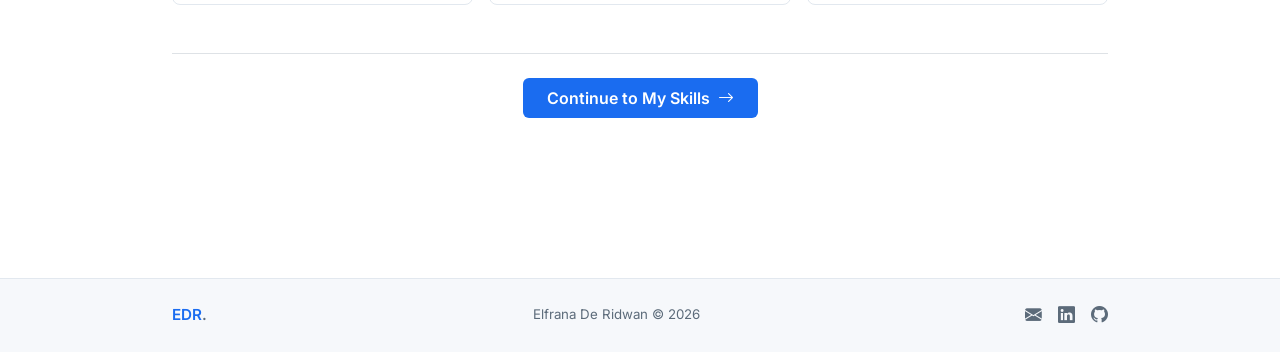
==== commit 1c843d74: "Add files via upload" ====
--- a/docs/project_co2_methanol.html
+++ b/docs/project_co2_methanol.html
@@ -54,20 +54,28 @@
 
 <div class="container py-5" style="max-width:960px;">
 
+  <!-- Initial Project Description -->
+  <div class="mb-5 p-4 bg-light border-start border-primary border-3 rounded">
+    <p class="lead mb-0 text-dark" style="font-size: 1.05rem; line-height: 1.6;">
+      Spearheading an end-to-end Carbon Capture and Utilization (CCU) research initiative under the supervision of Dr. Ir. Herman Hidayat, M.Si. Developing a continuous Dual-Bed reactor system utilizing alkali metal carbonate-based adsorbents and Cu/ZnO/Al<sub>2</sub>O<sub>3</sub> catalysts to efficiently capture CO<sub>2</sub> and convert it into methanol.
+    </p>
+  </div>
+
   <!-- ── 1. PROCESS OVERVIEW ──────────────────── -->
   <section class="proj-section">
     <div class="section-label"><span>01</span> Process Overview</div>
-    <div class="img-frame">
-      <img src="static/images/flow_diagram.png" alt="PFD" class="img-fluid">
-    </div>
-    <p class="img-caption">Fig. 1 — Process Flow Diagram (PFD) for CO₂ Hydrogenation to Methanol drafted in AutoCAD</p>
+    <div class="img-frame mb-4">
+      <img src="static/images/reactor_system_pfd.png" alt="Reactor System PFD" class="img-fluid">
+    </div>
+    <p class="img-caption">Fig. 1 — Diagram Alir Proses Sistem Reaktor (AutoCAD PFD Drawing)</p>
 
     <ul class="eng-list mt-3">
-      <li><strong>Feed Composition:</strong> The inlet feed stream consists of pure CO₂ (100 kg/hr) and H₂ (13.8 kg/hr) mixed at a 3:1 stoichiometric ratio, compressed to a system pressure of <strong>75 bar</strong>.</li>
-      <li><strong>Thermal Integration:</strong> The cold reactant gas is preheated to the reaction temperature of <strong>220 °C</strong> through a feed-effluent heat exchanger utilizing the high-temperature product stream (HEX area = 120 m²).</li>
-      <li><strong>Reaction System:</strong> Catalytic conversion takes place in a multi-tubular reactor. A dual-bed configuration with interstage cooling keeps temperatures at <strong>≤ 210 °C</strong> to sustain equilibrium conversion.</li>
-      <li><strong>Separation &amp; Recycle:</strong> Crude liquid methanol (~64 wt% purity) is separated in a high-pressure flash separator. Unreacted gases are redirected through a recycle loop at a recycle ratio of <strong>R = 4.2</strong>.</li>
-      <li><strong>Overall carbon utilization:</strong> Over <strong>95%</strong> carbon conversion is achieved through closed recycle loop integration.</li>
+      <li><strong>MFC Mass Flow Control:</strong> CO₂, H₂, and N₂ feed gas streams are regulated via three Mass Flow Controllers (MFC) to maintain precise stoichiometric ratios before combining at a mixing tee.</li>
+      <li><strong>Gas Conditioning:</strong> The mixed gas flows through a Guard Bed (acting as a sulfur filter packed with charcoal/alumina) and a pre-heating coil to ensure process gas uniformity prior to reactor inlet entry.</li>
+      <li><strong>Reactor Zones:</strong> Reactants enter the tubular reactor vessel containing three catalyst beds within a heated Zone ("Zona Panas") regulated by split-shell electric heating mantles (300 °C). Product effluent is cooled in a cooling Zone ("Zona Dingin") using a 50 mm pipe cooling coil to condense gaseous methanol and water.</li>
+      <li><strong>Separation &amp; Recovery:</strong> Gaseous product condensation occurs in a Cold Trap/Condenser, recovering crude liquid methanol and water.</li>
+      <li><strong>Pressure Control:</strong> Reaction pressure is regulated by a simple Back Pressure Regulator (BPR / manual needle valve) monitored by an Inlet Pressure Gage.</li>
+      <li><strong>Exhaust Gas Handling:</strong> Saturated dry gas flows through a Gas Drying Unit (monitored by a drier pressure gage), a Wet Test Meter (WTM) to track gas volume, and a GC Injection Port for gas chromatography analysis before venting.</li>
     </ul>
   </section>
 
@@ -126,24 +134,24 @@
 
     <div class="row g-4 align-items-start">
       <div class="col-md-5">
-        <div class="img-frame">
-          <img src="static/images/reactor_design.png" alt="AutoCAD Reactor" class="img-fluid">
-        </div>
-        <p class="img-caption">Fig. 2 — AutoCAD Cross-Section: Dual-Bed Tubular Reactor Vessel</p>
+        <div class="img-frame mb-2">
+          <img src="static/images/reactor_internal_layout.png" alt="Reactor Internal Layout" class="img-fluid">
+        </div>
+        <p class="img-caption">Fig. 2 — Susunan Internal Reaktor (Reactor Internal Layout Drawing)</p>
       </div>
       <div class="col-md-7">
         <table class="design-table w-100">
-          <tr><th>Reactor Type</th><td>Dual-Bed Fixed Bed Tubular (Shell-and-Tube)</td></tr>
-          <tr><th>Operating T</th><td>210–250 °C &bull; interstage cooling ≤ 210 °C</td></tr>
+          <tr><th>Reactor Type</th><td>Tubular fixed-bed microreactor (continuous dual/triple-bed)</td></tr>
+          <tr><th>Operating T</th><td>Room temperature to 300 °C (heated via split-shell mantles)</td></tr>
           <tr><th>Operating P</th><td>75 bar</td></tr>
-          <tr><th>Catalyst</th><td>Cu/ZnO/Al₂O₃ &bull; pellets 3 mm × 3 mm</td></tr>
-          <tr><th>No. of Tubes</th><td>680 tubes &bull; OD 38 mm &bull; L 3.5 m</td></tr>
-          <tr><th>Shell ID</th><td>1,200 mm &bull; wall thickness 45 mm</td></tr>
-          <tr><th>Catalyst load</th><td>1.2 T total charge</td></tr>
-          <tr><th>Shell material</th><td>SS316L (75 bar ASME service)</td></tr>
+          <tr><th>Catalyst Specs</th><td>Cu/ZnO/Al₂O₃ &bull; separated by Quartz Wool layers</td></tr>
+          <tr><th>Sizing Specs</th><td>Total Length: 250 mm | Outer Diameter: 10 mm | Inner Diameter: 8 mm</td></tr>
+          <tr><th>Internal Layout</th><td>Bed 1 (60 mm catalyst) | Bed 2 (60 mm catalyst) | Bed 3 (45 mm catalyst)</td></tr>
+          <tr><th>Cooling System</th><td>50 mm pipe cooling coil (outlet connection to OD 6 mm)</td></tr>
+          <tr><th>Vessel Material</th><td>SS316 Stainless Steel (Swagelok compression unions)</td></tr>
         </table>
         <div class="design-rationale mt-3">
-          <strong>Design Selection Rationale:</strong> A multi-tubular configuration was selected to maximize the heat-transfer surface area, allowing efficient removal of the reaction heat (ΔH = −49.5 kJ/mol) via boiling water on the shell side. A dual-bed system with interstage cooling is utilized to prevent catalyst sintering (which occurs above 280 °C) and bypass thermodynamic equilibrium limitations to increase conversion.
+          <strong>Design Selection Rationale:</strong> The continuous multi-bed fixed-bed design divides the catalyst mass into three distinct zones (Bed 1, 2, and 3) separated by quartz wool, allowing temperature profiles to be controlled. The choice of Swagelok compression fittings and tube reducers (10 mm to 6 mm) ensures leak-proof high-pressure operations up to 75 bar. Split-shell electric heating mantles (300 °C) provide precise heat transfer to catalyst beds, monitored by dual thermocouples (T1 &amp; T2).
         </div>
       </div>
     </div>
@@ -180,22 +188,34 @@
   <section class="proj-section">
     <div class="section-label"><span>05</span> CAD &amp; Engineering Drawings</div>
     <div class="row g-3">
-      <div class="col-md-4">
-        <div class="gallery-wrap">
-          <img src="static/images/flow_diagram.png" alt="PFD" class="gallery-img">
-          <div class="gallery-cap">AutoCAD — Process Flow Diagram</div>
-        </div>
-      </div>
-      <div class="col-md-4">
-        <div class="gallery-wrap">
-          <img src="static/images/reactor_design.png" alt="Reactor Design" class="gallery-img">
-          <div class="gallery-cap">AutoCAD — Reactor Vessel Design</div>
-        </div>
-      </div>
-      <div class="col-md-4">
-        <div class="gallery-wrap">
-          <img src="static/images/aspen_simulation.png" alt="ASPEN Simulation" class="gallery-img">
-          <div class="gallery-cap">ASPEN HYSYS — Simulation Flow Model</div>
+      <div class="col-md-6 col-lg-4">
+        <div class="gallery-wrap">
+          <img src="static/images/reactor_system_pfd.png" alt="PFD" class="gallery-img">
+          <div class="gallery-cap">AutoCAD — Reactor System PFD</div>
+        </div>
+      </div>
+      <div class="col-md-6 col-lg-4">
+        <div class="gallery-wrap">
+          <img src="static/images/reactor_internal_layout.png" alt="Reactor Design" class="gallery-img">
+          <div class="gallery-cap">AutoCAD — Reactor Internal Layout</div>
+        </div>
+      </div>
+      <div class="col-md-6 col-lg-4">
+        <div class="gallery-wrap">
+          <img src="static/images/reactor_tubing_spec.png" alt="Tubing Spec" class="gallery-img">
+          <div class="gallery-cap">AutoCAD — Tubing &amp; Fittings Specs</div>
+        </div>
+      </div>
+      <div class="col-md-6 col-lg-6">
+        <div class="gallery-wrap">
+          <img src="static/images/reactor_connection_detail.png" alt="Connection Detail" class="gallery-img">
+          <div class="gallery-cap">AutoCAD — Reducer Connection Details</div>
+        </div>
+      </div>
+      <div class="col-md-12 col-lg-6">
+        <div class="gallery-wrap">
+          <img src="static/images/aspen_simulation_detail.png" alt="ASPEN Simulation" class="gallery-img">
+          <div class="gallery-cap">ASPEN HYSYS — Plant Simulation Model</div>
         </div>
       </div>
     </div>
--- a/docs/static/css/style.css
+++ b/docs/static/css/style.css
@@ -116,9 +116,15 @@
   margin-bottom: .4rem;
 }
 .hero-sub {
-  font-size: 1.05rem;
-  color: var(--txt-muted);
-  font-weight: 400;
+  font-size: 1.08rem;
+  color: var(--accent);
+  font-weight: 600;
+  font-family: var(--font-heading);
+}
+.hero-sub-detail {
+  font-size: 0.95rem;
+  color: var(--txt-muted);
+  line-height: 1.6;
 }
 .bio {
   color: var(--txt-muted);
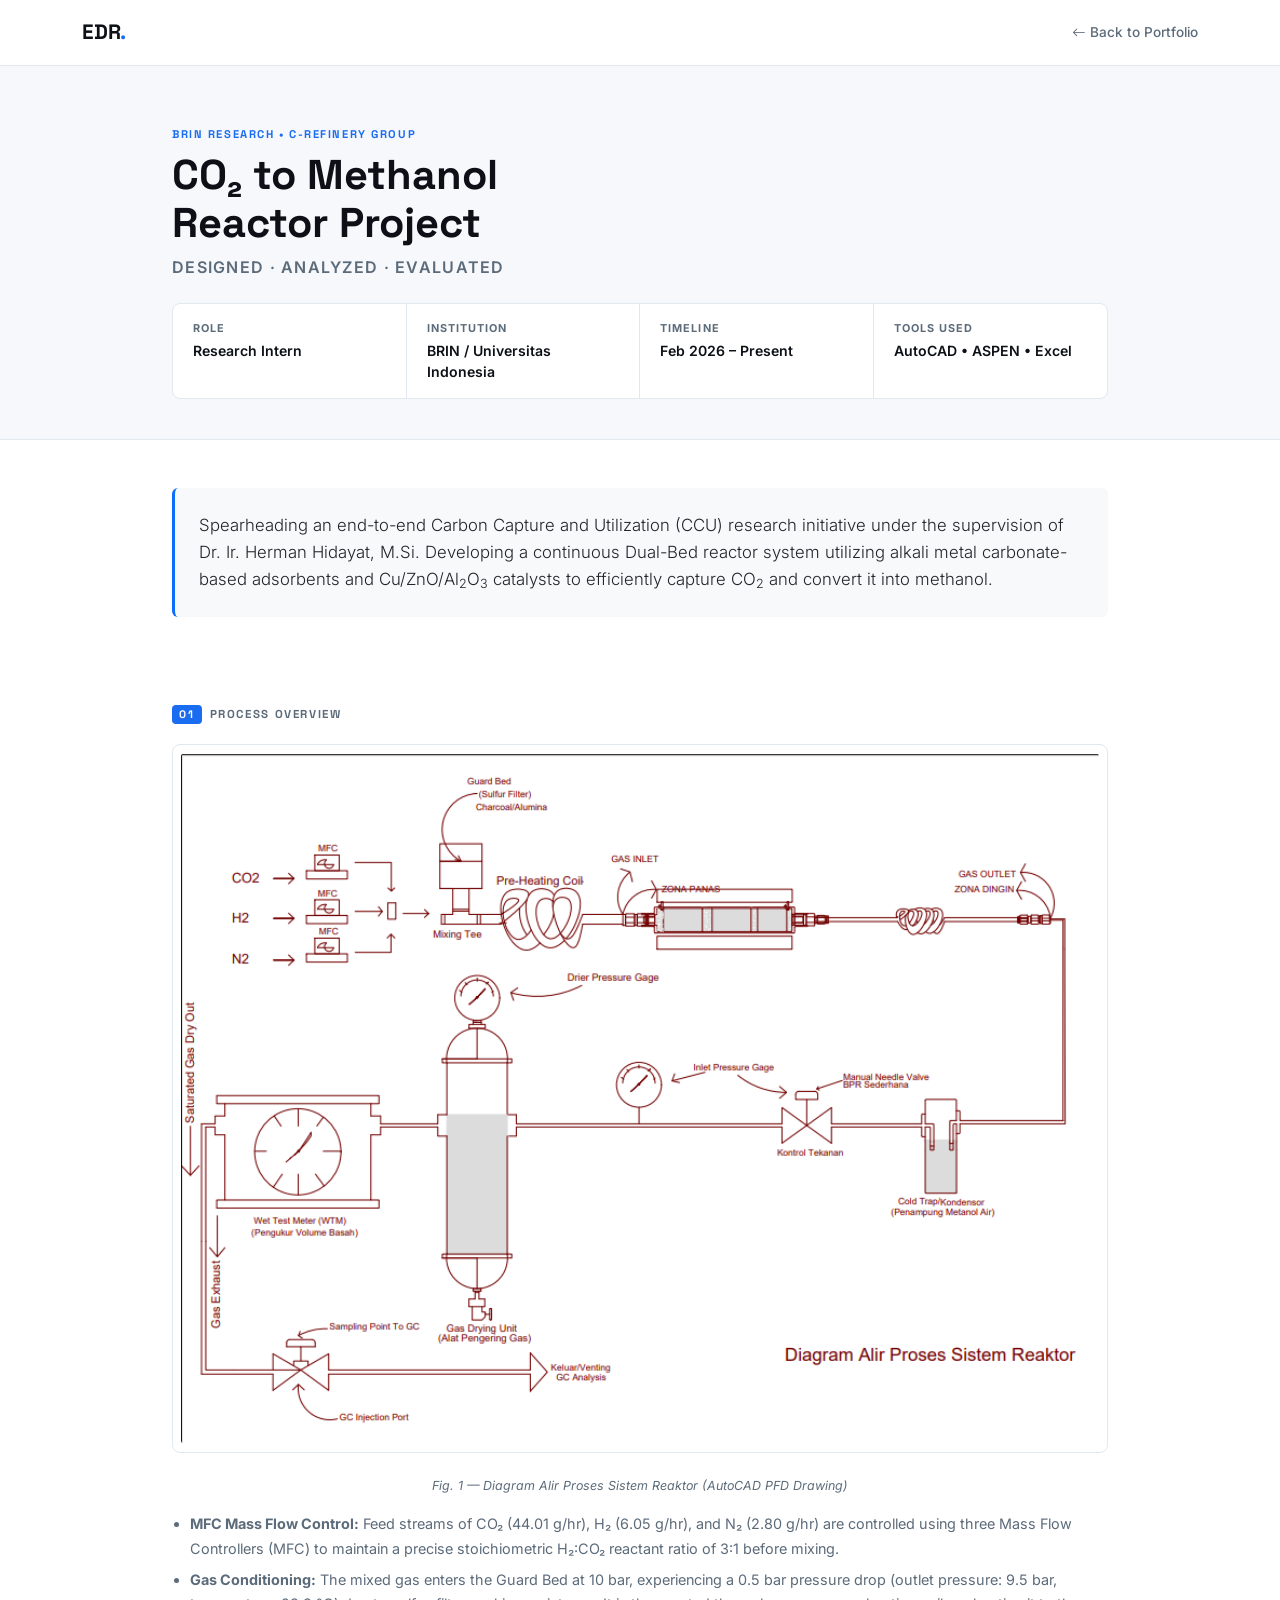
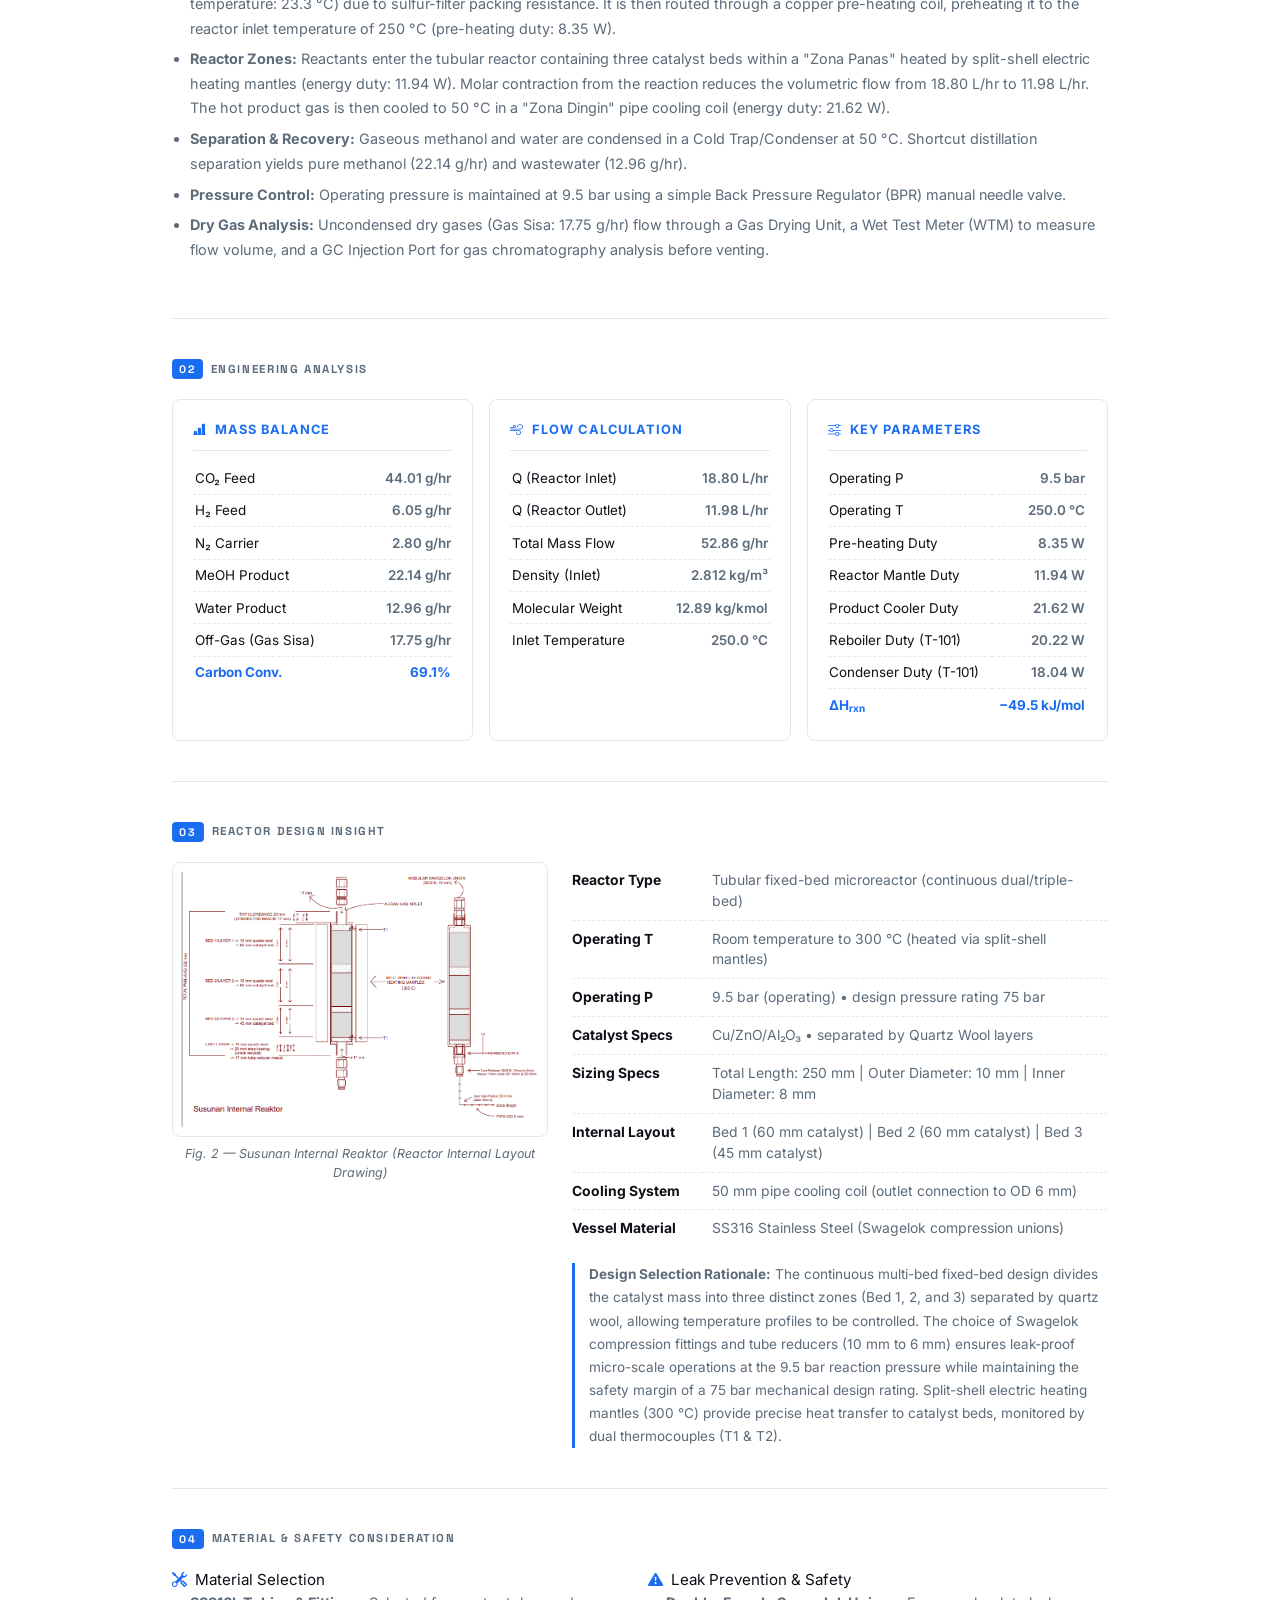
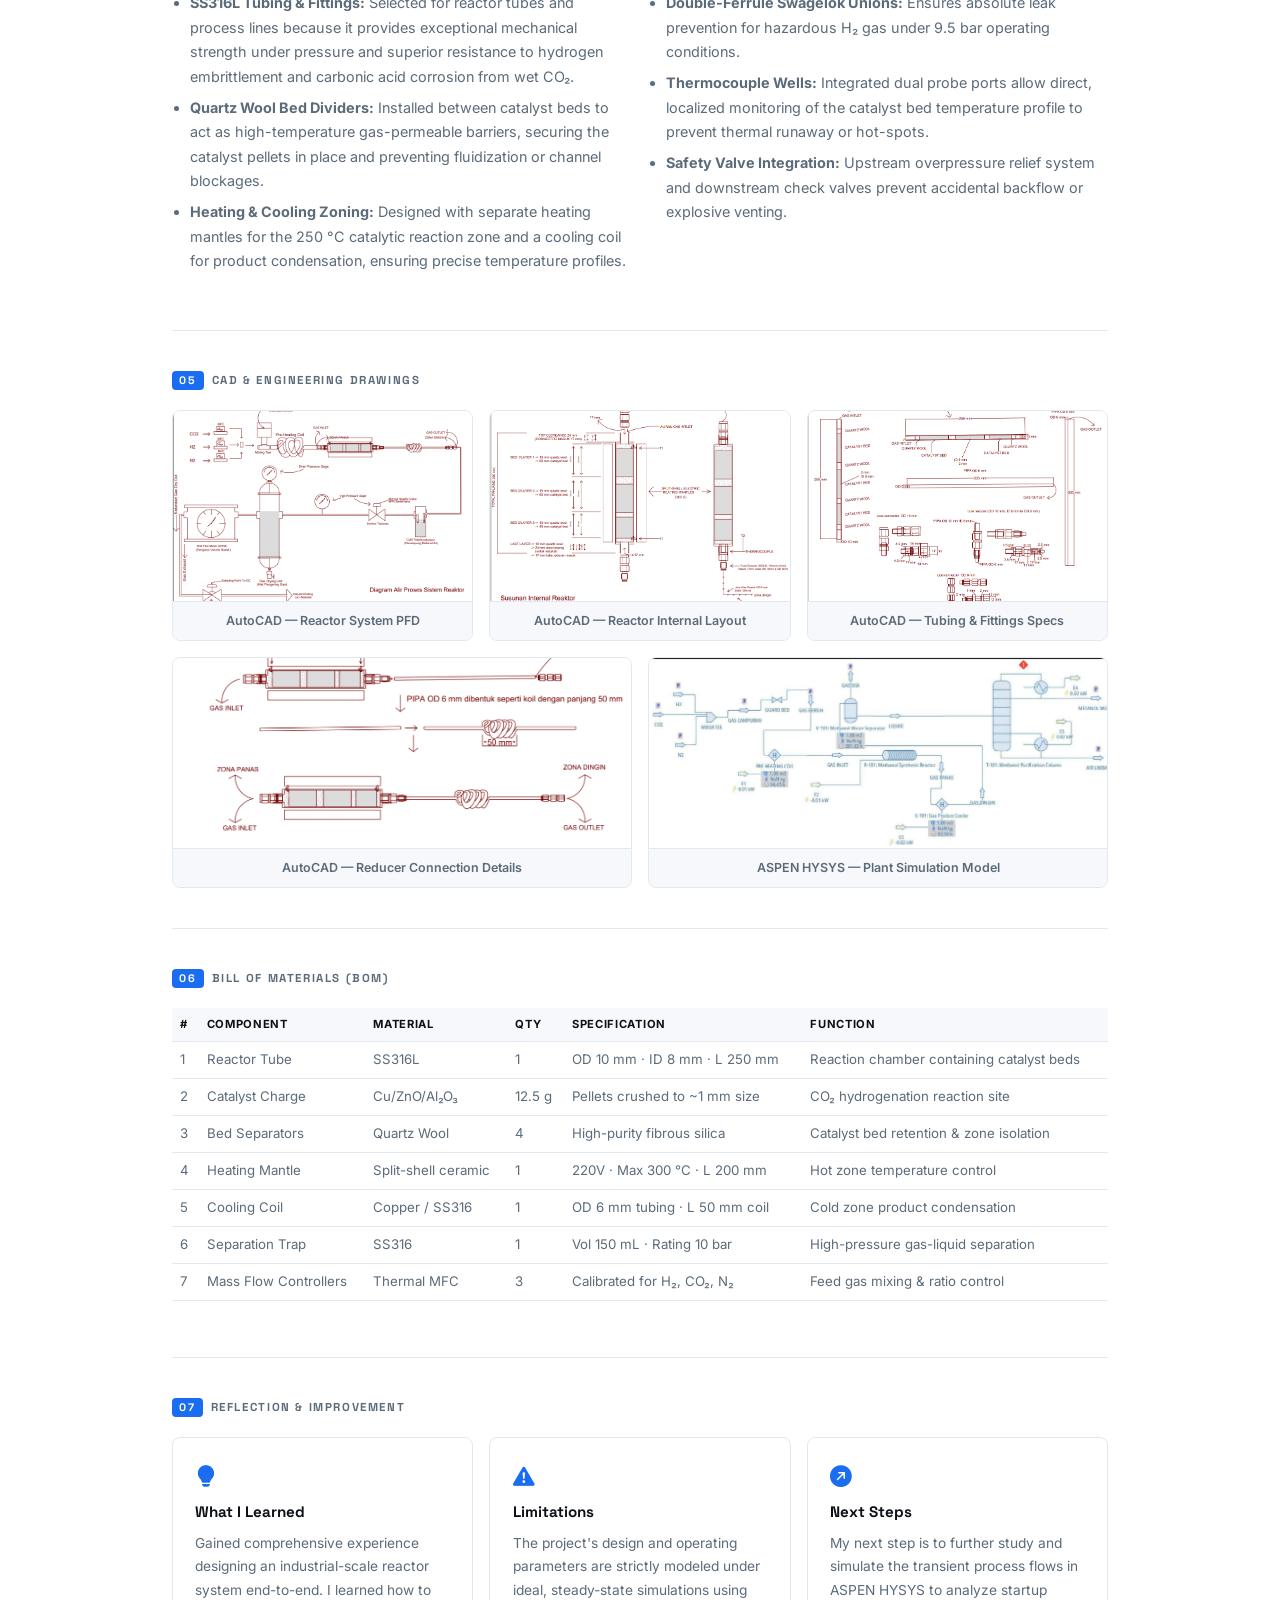
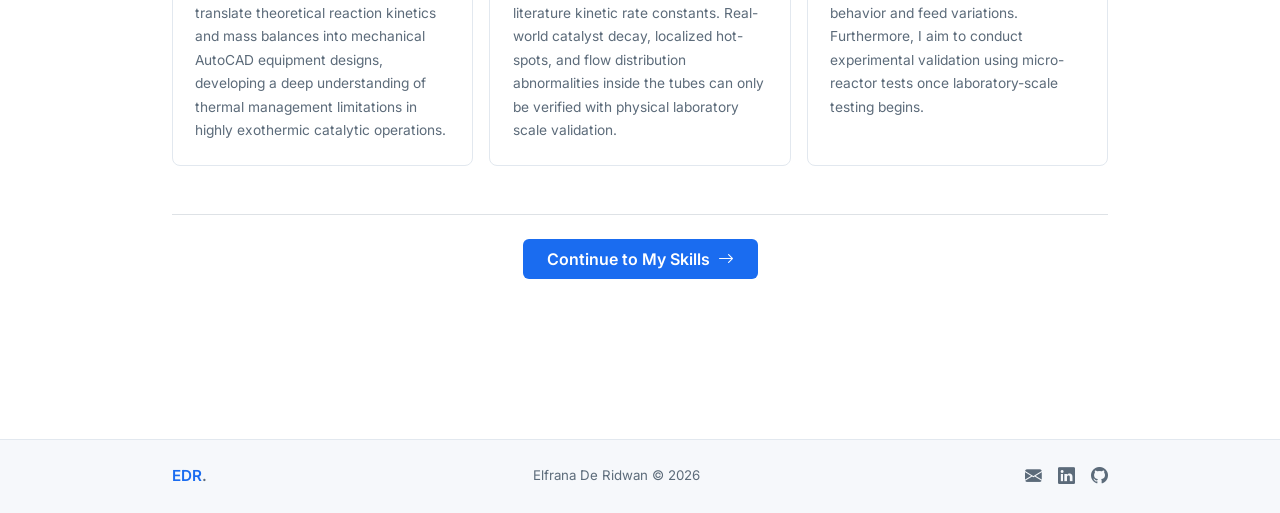
==== commit dfb8f761: "Add files via upload" ====
--- a/docs/project_co2_methanol.html
+++ b/docs/project_co2_methanol.html
@@ -1,319 +1,323 @@
-<!DOCTYPE html>
-<html lang="en">
-<head>
-  <meta charset="UTF-8" />
-  <meta name="viewport" content="width=device-width, initial-scale=1.0" />
-  <meta name="description" content="CO2 to Methanol Reactor Project — Process Engineering, AutoCAD, ASPEN HYSYS. Elfrana De Ridwan, BRIN C-Refinery Group." />
-  <title>CO₂ → Methanol Reactor | Elfrana De Ridwan</title>
-
-  <link href="https://cdn.jsdelivr.net/npm/bootstrap@5.3.3/dist/css/bootstrap.min.css" rel="stylesheet">
-  <link href="https://cdn.jsdelivr.net/npm/bootstrap-icons@1.11.3/font/bootstrap-icons.css" rel="stylesheet">
-  <link href="https://fonts.googleapis.com/css2?family=Inter:wght@300;400;500;600;700&family=Space+Grotesk:wght@400;500;600;700&display=swap" rel="stylesheet">
-  <link rel="stylesheet" href="static/css/style.css" />
-</head>
-<body>
-
-<!-- ── NAVBAR ─────────────────────────────────── -->
-<nav class="navbar navbar-expand-lg sticky-top" id="mainNav">
-  <div class="container">
-    <a class="navbar-brand fw-bold" href="index.html">EDR<span class="text-accent">.</span></a>
-    <div class="ms-auto">
-      <a href="index.html" class="btn-back"><i class="bi bi-arrow-left me-1"></i>Back to Portfolio</a>
-    </div>
-  </div>
-</nav>
-
-<!-- ── PROJECT HEADER ─────────────────────────── -->
-<section class="project-hero">
-  <div class="container" style="max-width:960px;">
-    <p class="label-tag mb-2">BRIN Research &bull; C-Refinery Group</p>
-    <h1 class="proj-hero-title">CO₂ to Methanol<br>Reactor Project</h1>
-    <p class="proj-hero-sub">Designed &middot; Analyzed &middot; Evaluated</p>
-
-    <!-- Meta strip -->
-    <div class="meta-strip row g-0 mt-4">
-      <div class="col-6 col-md-3 meta-cell">
-        <div class="meta-key">Role</div>
-        <div class="meta-val">Research Intern</div>
-      </div>
-      <div class="col-6 col-md-3 meta-cell">
-        <div class="meta-key">Institution</div>
-        <div class="meta-val">BRIN / Universitas Indonesia</div>
-      </div>
-      <div class="col-6 col-md-3 meta-cell">
-        <div class="meta-key">Timeline</div>
-        <div class="meta-val">Feb 2026 – Present</div>
-      </div>
-      <div class="col-6 col-md-3 meta-cell" style="border:none">
-        <div class="meta-key">Tools Used</div>
-        <div class="meta-val">AutoCAD &bull; ASPEN &bull; Excel</div>
-      </div>
-    </div>
-  </div>
-</section>
-
-<div class="container py-5" style="max-width:960px;">
-
-  <!-- Initial Project Description -->
-  <div class="mb-5 p-4 bg-light border-start border-primary border-3 rounded">
-    <p class="lead mb-0 text-dark" style="font-size: 1.05rem; line-height: 1.6;">
-      Spearheading an end-to-end Carbon Capture and Utilization (CCU) research initiative under the supervision of Dr. Ir. Herman Hidayat, M.Si. Developing a continuous Dual-Bed reactor system utilizing alkali metal carbonate-based adsorbents and Cu/ZnO/Al<sub>2</sub>O<sub>3</sub> catalysts to efficiently capture CO<sub>2</sub> and convert it into methanol.
-    </p>
-  </div>
-
-  <!-- ── 1. PROCESS OVERVIEW ──────────────────── -->
-  <section class="proj-section">
-    <div class="section-label"><span>01</span> Process Overview</div>
-    <div class="img-frame mb-4">
-      <img src="static/images/reactor_system_pfd.png" alt="Reactor System PFD" class="img-fluid">
-    </div>
-    <p class="img-caption">Fig. 1 — Diagram Alir Proses Sistem Reaktor (AutoCAD PFD Drawing)</p>
-
-    <ul class="eng-list mt-3">
-      <li><strong>MFC Mass Flow Control:</strong> CO₂, H₂, and N₂ feed gas streams are regulated via three Mass Flow Controllers (MFC) to maintain precise stoichiometric ratios before combining at a mixing tee.</li>
-      <li><strong>Gas Conditioning:</strong> The mixed gas flows through a Guard Bed (acting as a sulfur filter packed with charcoal/alumina) and a pre-heating coil to ensure process gas uniformity prior to reactor inlet entry.</li>
-      <li><strong>Reactor Zones:</strong> Reactants enter the tubular reactor vessel containing three catalyst beds within a heated Zone ("Zona Panas") regulated by split-shell electric heating mantles (300 °C). Product effluent is cooled in a cooling Zone ("Zona Dingin") using a 50 mm pipe cooling coil to condense gaseous methanol and water.</li>
-      <li><strong>Separation &amp; Recovery:</strong> Gaseous product condensation occurs in a Cold Trap/Condenser, recovering crude liquid methanol and water.</li>
-      <li><strong>Pressure Control:</strong> Reaction pressure is regulated by a simple Back Pressure Regulator (BPR / manual needle valve) monitored by an Inlet Pressure Gage.</li>
-      <li><strong>Exhaust Gas Handling:</strong> Saturated dry gas flows through a Gas Drying Unit (monitored by a drier pressure gage), a Wet Test Meter (WTM) to track gas volume, and a GC Injection Port for gas chromatography analysis before venting.</li>
-    </ul>
-  </section>
-
-  <!-- ── 2. ENGINEERING ANALYSIS ──────────────── -->
-  <section class="proj-section">
-    <div class="section-label"><span>02</span> Engineering Analysis</div>
-
-    <div class="row g-3">
-      <!-- Mass balance -->
-      <div class="col-md-4">
-        <div class="ana-card h-100">
-          <div class="ana-card-title"><i class="bi bi-bar-chart-line-fill me-2"></i>Mass Balance</div>
-          <table class="ana-table">
-            <tr><td>CO₂ in</td><td class="text-end fw-600">100.0 kg/hr</td></tr>
-            <tr><td>H₂ in</td><td class="text-end fw-600">13.8 kg/hr</td></tr>
-            <tr><td>Recycle stream</td><td class="text-end fw-600">315.2 kg/hr</td></tr>
-            <tr><td>MeOH out</td><td class="text-end fw-600">72.7 kg/hr</td></tr>
-            <tr><td>H₂O out</td><td class="text-end fw-600">40.9 kg/hr</td></tr>
-            <tr class="highlight-row"><td>Carbon Conv.</td><td class="text-end fw-600">&gt; 95%</td></tr>
-          </table>
-        </div>
-      </div>
-      <!-- Flow calc -->
-      <div class="col-md-4">
-        <div class="ana-card h-100">
-          <div class="ana-card-title"><i class="bi bi-wind me-2"></i>Flow Calculation</div>
-          <table class="ana-table">
-            <tr><td>Q (STP)</td><td class="text-end fw-600">1,200 m³/hr</td></tr>
-            <tr><td>GHSV</td><td class="text-end fw-600">5,000 h⁻¹</td></tr>
-            <tr><td>Tube velocity</td><td class="text-end fw-600">3.2 m/s</td></tr>
-            <tr><td>ΔP (tubes)</td><td class="text-end fw-600">≤ 1.5 bar</td></tr>
-            <tr><td>HEX area</td><td class="text-end fw-600">120.0 m²</td></tr>
-          </table>
-        </div>
-      </div>
-      <!-- Key parameters -->
-      <div class="col-md-4">
-        <div class="ana-card h-100">
-          <div class="ana-card-title"><i class="bi bi-sliders me-2"></i>Key Parameters</div>
-          <table class="ana-table">
-            <tr><td>Pressure</td><td class="text-end fw-600">75 bar</td></tr>
-            <tr><td>T inlet</td><td class="text-end fw-600">220 °C</td></tr>
-            <tr><td>T hotspot (max)</td><td class="text-end fw-600">260 °C</td></tr>
-            <tr><td>X<sub>CO₂</sub>/pass</td><td class="text-end fw-600">~25%</td></tr>
-            <tr><td>Recycle ratio R</td><td class="text-end fw-600">4.2</td></tr>
-            <tr class="highlight-row"><td>ΔH<sub>rxn</sub></td><td class="text-end fw-600">−49.5 kJ/mol</td></tr>
-          </table>
-        </div>
-      </div>
-    </div>
-  </section>
-
-  <!-- ── 3. REACTOR DESIGN INSIGHT ────────────── -->
-  <section class="proj-section">
-    <div class="section-label"><span>03</span> Reactor Design Insight</div>
-
-    <div class="row g-4 align-items-start">
-      <div class="col-md-5">
-        <div class="img-frame mb-2">
-          <img src="static/images/reactor_internal_layout.png" alt="Reactor Internal Layout" class="img-fluid">
-        </div>
-        <p class="img-caption">Fig. 2 — Susunan Internal Reaktor (Reactor Internal Layout Drawing)</p>
-      </div>
-      <div class="col-md-7">
-        <table class="design-table w-100">
-          <tr><th>Reactor Type</th><td>Tubular fixed-bed microreactor (continuous dual/triple-bed)</td></tr>
-          <tr><th>Operating T</th><td>Room temperature to 300 °C (heated via split-shell mantles)</td></tr>
-          <tr><th>Operating P</th><td>75 bar</td></tr>
-          <tr><th>Catalyst Specs</th><td>Cu/ZnO/Al₂O₃ &bull; separated by Quartz Wool layers</td></tr>
-          <tr><th>Sizing Specs</th><td>Total Length: 250 mm | Outer Diameter: 10 mm | Inner Diameter: 8 mm</td></tr>
-          <tr><th>Internal Layout</th><td>Bed 1 (60 mm catalyst) | Bed 2 (60 mm catalyst) | Bed 3 (45 mm catalyst)</td></tr>
-          <tr><th>Cooling System</th><td>50 mm pipe cooling coil (outlet connection to OD 6 mm)</td></tr>
-          <tr><th>Vessel Material</th><td>SS316 Stainless Steel (Swagelok compression unions)</td></tr>
-        </table>
-        <div class="design-rationale mt-3">
-          <strong>Design Selection Rationale:</strong> The continuous multi-bed fixed-bed design divides the catalyst mass into three distinct zones (Bed 1, 2, and 3) separated by quartz wool, allowing temperature profiles to be controlled. The choice of Swagelok compression fittings and tube reducers (10 mm to 6 mm) ensures leak-proof high-pressure operations up to 75 bar. Split-shell electric heating mantles (300 °C) provide precise heat transfer to catalyst beds, monitored by dual thermocouples (T1 &amp; T2).
-        </div>
-      </div>
-    </div>
-  </section>
-
-  <!-- ── 4. MATERIAL & SAFETY CONSIDERATION ───── -->
-  <section class="proj-section">
-    <div class="section-label"><span>04</span> Material &amp; Safety Consideration</div>
-    <div class="row g-3">
-      <div class="col-md-6">
-        <div class="safety-card h-100">
-          <div class="safety-card-title"><i class="bi bi-tools text-accent me-2"></i>Material Selection</div>
-          <ul class="eng-list small">
-            <li><strong>SS316L (Reactor Shell &amp; Tubes):</strong> Selected for high-pressure containment (75 bar) because it offers superior resistance to hydrogen embrittlement and carbonic acid corrosion from wet CO₂.</li>
-            <li><strong>Carbon Steel A516 Gr.70 (Jacket):</strong> Selected for the outer cooling jacket shell to reduce material costs while safely containing low-pressure boiling water.</li>
-            <li><strong>SS316 clad Carbon Steel (Tube Sheets):</strong> Combines mechanical structural strength with corrosion resistance at tube joints.</li>
-          </ul>
-        </div>
-      </div>
-      <div class="col-md-6">
-        <div class="safety-card h-100">
-          <div class="safety-card-title"><i class="bi bi-exclamation-triangle-fill text-accent me-2"></i>Leak Prevention &amp; Safety</div>
-          <ul class="eng-list small">
-            <li><strong>Double-Welded Tube Sheets:</strong> Prevents bypass leaks between high-pressure process gas inside the tubes and shell-side coolant.</li>
-            <li><strong>Thermal Expansion Bellows:</strong> Integrated on the shell to absorb stress from temperature cycles (210–260 °C) and prevent stress-corrosion cracking.</li>
-            <li><strong>Pressure Relief Valves (PRVs):</strong> Installed on the reactor inlet and separator gas output to vent pressure in case of runaway reactions or blockages.</li>
-          </ul>
-        </div>
-      </div>
-    </div>
-  </section>
-
-  <!-- ── 5. CAD & ENGINEERING DRAWINGS ────────── -->
-  <section class="proj-section">
-    <div class="section-label"><span>05</span> CAD &amp; Engineering Drawings</div>
-    <div class="row g-3">
-      <div class="col-md-6 col-lg-4">
-        <div class="gallery-wrap">
-          <img src="static/images/reactor_system_pfd.png" alt="PFD" class="gallery-img">
-          <div class="gallery-cap">AutoCAD — Reactor System PFD</div>
-        </div>
-      </div>
-      <div class="col-md-6 col-lg-4">
-        <div class="gallery-wrap">
-          <img src="static/images/reactor_internal_layout.png" alt="Reactor Design" class="gallery-img">
-          <div class="gallery-cap">AutoCAD — Reactor Internal Layout</div>
-        </div>
-      </div>
-      <div class="col-md-6 col-lg-4">
-        <div class="gallery-wrap">
-          <img src="static/images/reactor_tubing_spec.png" alt="Tubing Spec" class="gallery-img">
-          <div class="gallery-cap">AutoCAD — Tubing &amp; Fittings Specs</div>
-        </div>
-      </div>
-      <div class="col-md-6 col-lg-6">
-        <div class="gallery-wrap">
-          <img src="static/images/reactor_connection_detail.png" alt="Connection Detail" class="gallery-img">
-          <div class="gallery-cap">AutoCAD — Reducer Connection Details</div>
-        </div>
-      </div>
-      <div class="col-md-12 col-lg-6">
-        <div class="gallery-wrap">
-          <img src="static/images/aspen_simulation_detail.png" alt="ASPEN Simulation" class="gallery-img">
-          <div class="gallery-cap">ASPEN HYSYS — Plant Simulation Model</div>
-        </div>
-      </div>
-    </div>
-  </section>
-
-  <!-- ── 6. BILL OF MATERIALS (BOM) ────────────── -->
-  <section class="proj-section">
-    <div class="section-label"><span>06</span> Bill of Materials (BOM)</div>
-    <div class="table-responsive">
-      <table class="table bom-table">
-        <thead>
-          <tr>
-            <th>#</th><th>Component</th><th>Material</th><th>Qty</th><th>Specification</th><th>Function</th>
-          </tr>
-        </thead>
-        <tbody>
-          <tr>
-            <td>1</td><td>Reactor Shell</td><td>SS316L</td><td>1</td><td>ID 1,200 mm &middot; t 45 mm &middot; L 5,500 mm</td><td>High-pressure containment (75 bar)</td>
-          </tr>
-          <tr>
-            <td>2</td><td>Catalyst Tubes</td><td>SS316L</td><td>680</td><td>OD 38 mm &middot; t 3 mm &middot; L 3,500 mm</td><td>Catalyst bed &amp; heat-transfer surface</td>
-          </tr>
-          <tr>
-            <td>3</td><td>Catalyst Charge</td><td>Cu/ZnO/Al₂O₃</td><td>1.2 T</td><td>Cylindrical 3 mm &times; 3 mm pellets</td><td>CO₂ hydrogenation reaction site</td>
-          </tr>
-          <tr>
-            <td>4</td><td>Tube Sheets</td><td>CS + SS316 clad</td><td>2</td><td>Ø 1,400 mm &middot; t 80 mm</td><td>Tube bundle sealing &amp; retention</td>
-          </tr>
-          <tr>
-            <td>5</td><td>Cooling Jacket</td><td>A516 Gr.70 CS</td><td>1</td><td>Ø 1,500 mm &middot; insulation 50 mm</td><td>Boiling-water coolant loop</td>
-          </tr>
-          <tr>
-            <td>6</td><td>Transverse Baffles</td><td>CS A36</td><td>6</td><td>Ø 1,400 mm &middot; 25% segmental cut</td><td>Shell-side flow routing &amp; support</td>
-          </tr>
-          <tr>
-            <td>7</td><td>HP Separator</td><td>SS316</td><td>1</td><td>ID 800 mm &middot; t 35 mm &middot; H 2,200 mm</td><td>Methanol condensation &amp; phase separation</td>
-          </tr>
-        </tbody>
-      </table>
-    </div>
-  </section>
-
-  <!-- ── 7. REFLECTION & IMPROVEMENT ──────────── -->
-  <section class="proj-section" style="border:none;">
-    <div class="section-label"><span>07</span> Reflection &amp; Improvement</div>
-    <div class="row g-3 mb-5">
-      <div class="col-md-4">
-        <div class="reflect-card h-100">
-          <div class="reflect-icon"><i class="bi bi-lightbulb-fill"></i></div>
-          <h6 class="reflect-title">What I Learned</h6>
-          <p class="reflect-text">
-            Gained comprehensive experience designing an industrial-scale reactor system end-to-end. I learned how to translate theoretical reaction kinetics and mass balances into mechanical AutoCAD equipment designs, developing a deep understanding of thermal management limitations in highly exothermic catalytic operations.
-          </p>
-        </div>
-      </div>
-      <div class="col-md-4">
-        <div class="reflect-card h-100">
-          <div class="reflect-icon"><i class="bi bi-exclamation-triangle-fill"></i></div>
-          <h6 class="reflect-title">Limitations</h6>
-          <p class="reflect-text">
-            The project's design and operating parameters are strictly modeled under ideal, steady-state simulations using literature kinetic rate constants. Real-world catalyst decay, localized hot-spots, and flow distribution abnormalities inside the tubes can only be verified with physical laboratory scale validation.
-          </p>
-        </div>
-      </div>
-      <div class="col-md-4">
-        <div class="reflect-card h-100">
-          <div class="reflect-icon"><i class="bi bi-arrow-up-right-circle-fill"></i></div>
-          <h6 class="reflect-title">Next Steps</h6>
-          <p class="reflect-text">
-            My next step is to further study and simulate the transient process flows in ASPEN HYSYS to analyze startup behavior and feed variations. Furthermore, I aim to conduct experimental validation using micro-reactor tests once laboratory-scale testing begins.
-          </p>
-        </div>
-      </div>
-    </div>
-
-    <!-- Navigate to Skills Button -->
-    <div class="text-center py-4 border-top">
-      <a href="index.html#skills" class="btn-primary-custom px-4 py-2" style="font-size: 1rem;">
-        Continue to My Skills <i class="bi bi-arrow-right ms-2"></i>
-      </a>
-    </div>
-  </section>
-
-</div><!-- /container -->
-
-<footer class="site-footer py-4 mt-5">
-  <div class="container d-flex flex-column flex-md-row justify-content-between align-items-center gap-2" style="max-width:960px;">
-    <span class="fw-600" style="color:var(--accent)">EDR<span style="color:var(--txt-muted)">.</span></span>
-    <span class="small txt-muted">Elfrana De Ridwan &copy; 2026</span>
-    <div class="d-flex gap-3">
-      <a href="mailto:elfrana.de@ui.ac.id" class="footer-link"><i class="bi bi-envelope-fill"></i></a>
-      <a href="https://www.linkedin.com/in/elfrana-de-ridwan-ba3712145" target="_blank" class="footer-link"><i class="bi bi-linkedin"></i></a>
-      <a href="https://github.com/elfranar" target="_blank" class="footer-link"><i class="bi bi-github"></i></a>
-    </div>
-  </div>
-</footer>
-
-<script src="https://cdn.jsdelivr.net/npm/bootstrap@5.3.3/dist/js/bootstrap.bundle.min.js"></script>
-<script src="static/js/main.js"></script>
-</body>
-</html>
+<!DOCTYPE html>
+<html lang="en">
+<head>
+  <meta charset="UTF-8" />
+  <meta name="viewport" content="width=device-width, initial-scale=1.0" />
+  <meta name="description" content="CO2 to Methanol Reactor Project — Process Engineering, AutoCAD, ASPEN HYSYS. Elfrana De Ridwan, BRIN C-Refinery Group." />
+  <title>CO₂ → Methanol Reactor | Elfrana De Ridwan</title>
+
+  <link href="https://cdn.jsdelivr.net/npm/bootstrap@5.3.3/dist/css/bootstrap.min.css" rel="stylesheet">
+  <link href="https://cdn.jsdelivr.net/npm/bootstrap-icons@1.11.3/font/bootstrap-icons.css" rel="stylesheet">
+  <link href="https://fonts.googleapis.com/css2?family=Inter:wght@300;400;500;600;700&family=Space+Grotesk:wght@400;500;600;700&display=swap" rel="stylesheet">
+  <link rel="stylesheet" href="static/css/style.css" />
+</head>
+<body>
+
+<!-- ── NAVBAR ─────────────────────────────────── -->
+<nav class="navbar navbar-expand-lg sticky-top" id="mainNav">
+  <div class="container">
+    <a class="navbar-brand fw-bold" href="index.html">EDR<span class="text-accent">.</span></a>
+    <div class="ms-auto">
+      <a href="index.html" class="btn-back"><i class="bi bi-arrow-left me-1"></i>Back to Portfolio</a>
+    </div>
+  </div>
+</nav>
+
+<!-- ── PROJECT HEADER ─────────────────────────── -->
+<section class="project-hero">
+  <div class="container" style="max-width:960px;">
+    <p class="label-tag mb-2">BRIN Research &bull; C-Refinery Group</p>
+    <h1 class="proj-hero-title">CO₂ to Methanol<br>Reactor Project</h1>
+    <p class="proj-hero-sub">Designed &middot; Analyzed &middot; Evaluated</p>
+
+    <!-- Meta strip -->
+    <div class="meta-strip row g-0 mt-4">
+      <div class="col-6 col-md-3 meta-cell">
+        <div class="meta-key">Role</div>
+        <div class="meta-val">Research Intern</div>
+      </div>
+      <div class="col-6 col-md-3 meta-cell">
+        <div class="meta-key">Institution</div>
+        <div class="meta-val">BRIN / Universitas Indonesia</div>
+      </div>
+      <div class="col-6 col-md-3 meta-cell">
+        <div class="meta-key">Timeline</div>
+        <div class="meta-val">Feb 2026 – Present</div>
+      </div>
+      <div class="col-6 col-md-3 meta-cell" style="border:none">
+        <div class="meta-key">Tools Used</div>
+        <div class="meta-val">AutoCAD &bull; ASPEN &bull; Excel</div>
+      </div>
+    </div>
+  </div>
+</section>
+
+<div class="container py-5" style="max-width:960px;">
+
+  <!-- Initial Project Description -->
+  <div class="mb-5 p-4 bg-light border-start border-primary border-3 rounded">
+    <p class="lead mb-0 text-dark" style="font-size: 1.05rem; line-height: 1.6;">
+      Spearheading an end-to-end Carbon Capture and Utilization (CCU) research initiative under the supervision of Dr. Ir. Herman Hidayat, M.Si. Developing a continuous Dual-Bed reactor system utilizing alkali metal carbonate-based adsorbents and Cu/ZnO/Al<sub>2</sub>O<sub>3</sub> catalysts to efficiently capture CO<sub>2</sub> and convert it into methanol.
+    </p>
+  </div>
+
+  <!-- ── 1. PROCESS OVERVIEW ──────────────────── -->
+  <section class="proj-section">
+    <div class="section-label"><span>01</span> Process Overview</div>
+    <div class="img-frame mb-4">
+      <img src="static/images/reactor_system_pfd.png" alt="Reactor System PFD" class="img-fluid">
+    </div>
+    <p class="img-caption">Fig. 1 — Diagram Alir Proses Sistem Reaktor (AutoCAD PFD Drawing)</p>
+
+    <ul class="eng-list mt-3">
+      <li><strong>MFC Mass Flow Control:</strong> Feed streams of CO₂ (44.01 g/hr), H₂ (6.05 g/hr), and N₂ (2.80 g/hr) are controlled using three Mass Flow Controllers (MFC) to maintain a precise stoichiometric H₂:CO₂ reactant ratio of 3:1 before mixing.</li>
+      <li><strong>Gas Conditioning:</strong> The mixed gas enters the Guard Bed at 10 bar, experiencing a 0.5 bar pressure drop (outlet pressure: 9.5 bar, temperature: 23.3 °C) due to sulfur-filter packing resistance. It is then routed through a copper pre-heating coil, preheating it to the reactor inlet temperature of 250 °C (pre-heating duty: 8.35 W).</li>
+      <li><strong>Reactor Zones:</strong> Reactants enter the tubular reactor containing three catalyst beds within a "Zona Panas" heated by split-shell electric heating mantles (energy duty: 11.94 W). Molar contraction from the reaction reduces the volumetric flow from 18.80 L/hr to 11.98 L/hr. The hot product gas is then cooled to 50 °C in a "Zona Dingin" pipe cooling coil (energy duty: 21.62 W).</li>
+      <li><strong>Separation &amp; Recovery:</strong> Gaseous methanol and water are condensed in a Cold Trap/Condenser at 50 °C. Shortcut distillation separation yields pure methanol (22.14 g/hr) and wastewater (12.96 g/hr).</li>
+      <li><strong>Pressure Control:</strong> Operating pressure is maintained at 9.5 bar using a simple Back Pressure Regulator (BPR) manual needle valve.</li>
+      <li><strong>Dry Gas Analysis:</strong> Uncondensed dry gases (Gas Sisa: 17.75 g/hr) flow through a Gas Drying Unit, a Wet Test Meter (WTM) to measure flow volume, and a GC Injection Port for gas chromatography analysis before venting.</li>
+    </ul>
+  </section>
+
+  <!-- ── 2. ENGINEERING ANALYSIS ──────────────── -->
+  <section class="proj-section">
+    <div class="section-label"><span>02</span> Engineering Analysis</div>
+
+    <div class="row g-3">
+      <!-- Mass balance -->
+      <div class="col-md-4">
+        <div class="ana-card h-100">
+          <div class="ana-card-title"><i class="bi bi-bar-chart-line-fill me-2"></i>Mass Balance</div>
+          <table class="ana-table">
+            <tr><td>CO₂ Feed</td><td class="text-end fw-600">44.01 g/hr</td></tr>
+            <tr><td>H₂ Feed</td><td class="text-end fw-600">6.05 g/hr</td></tr>
+            <tr><td>N₂ Carrier</td><td class="text-end fw-600">2.80 g/hr</td></tr>
+            <tr><td>MeOH Product</td><td class="text-end fw-600">22.14 g/hr</td></tr>
+            <tr><td>Water Product</td><td class="text-end fw-600">12.96 g/hr</td></tr>
+            <tr><td>Off-Gas (Gas Sisa)</td><td class="text-end fw-600">17.75 g/hr</td></tr>
+            <tr class="highlight-row"><td>Carbon Conv.</td><td class="text-end fw-600">69.1%</td></tr>
+          </table>
+        </div>
+      </div>
+      <!-- Flow calc -->
+      <div class="col-md-4">
+        <div class="ana-card h-100">
+          <div class="ana-card-title"><i class="bi bi-wind me-2"></i>Flow Calculation</div>
+          <table class="ana-table">
+            <tr><td>Q (Reactor Inlet)</td><td class="text-end fw-600">18.80 L/hr</td></tr>
+            <tr><td>Q (Reactor Outlet)</td><td class="text-end fw-600">11.98 L/hr</td></tr>
+            <tr><td>Total Mass Flow</td><td class="text-end fw-600">52.86 g/hr</td></tr>
+            <tr><td>Density (Inlet)</td><td class="text-end fw-600">2.812 kg/m³</td></tr>
+            <tr><td>Molecular Weight</td><td class="text-end fw-600">12.89 kg/kmol</td></tr>
+            <tr><td>Inlet Temperature</td><td class="text-end fw-600">250.0 °C</td></tr>
+          </table>
+        </div>
+      </div>
+      <!-- Key parameters -->
+      <div class="col-md-4">
+        <div class="ana-card h-100">
+          <div class="ana-card-title"><i class="bi bi-sliders me-2"></i>Key Parameters</div>
+          <table class="ana-table">
+            <tr><td>Operating P</td><td class="text-end fw-600">9.5 bar</td></tr>
+            <tr><td>Operating T</td><td class="text-end fw-600">250.0 °C</td></tr>
+            <tr><td>Pre-heating Duty</td><td class="text-end fw-600">8.35 W</td></tr>
+            <tr><td>Reactor Mantle Duty</td><td class="text-end fw-600">11.94 W</td></tr>
+            <tr><td>Product Cooler Duty</td><td class="text-end fw-600">21.62 W</td></tr>
+            <tr><td>Reboiler Duty (T-101)</td><td class="text-end fw-600">20.22 W</td></tr>
+            <tr><td>Condenser Duty (T-101)</td><td class="text-end fw-600">18.04 W</td></tr>
+            <tr class="highlight-row"><td>ΔH<sub>rxn</sub></td><td class="text-end fw-600">−49.5 kJ/mol</td></tr>
+          </table>
+        </div>
+      </div>
+    </div>
+  </section>
+
+  <!-- ── 3. REACTOR DESIGN INSIGHT ────────────── -->
+  <section class="proj-section">
+    <div class="section-label"><span>03</span> Reactor Design Insight</div>
+
+    <div class="row g-4 align-items-start">
+      <div class="col-md-5">
+        <div class="img-frame mb-2">
+          <img src="static/images/reactor_internal_layout.png" alt="Reactor Internal Layout" class="img-fluid">
+        </div>
+        <p class="img-caption">Fig. 2 — Susunan Internal Reaktor (Reactor Internal Layout Drawing)</p>
+      </div>
+      <div class="col-md-7">
+        <table class="design-table w-100">
+          <tr><th>Reactor Type</th><td>Tubular fixed-bed microreactor (continuous dual/triple-bed)</td></tr>
+          <tr><th>Operating T</th><td>Room temperature to 300 °C (heated via split-shell mantles)</td></tr>
+          <tr><th>Operating P</th><td>9.5 bar (operating) &bull; design pressure rating 75 bar</td></tr>
+          <tr><th>Catalyst Specs</th><td>Cu/ZnO/Al₂O₃ &bull; separated by Quartz Wool layers</td></tr>
+          <tr><th>Sizing Specs</th><td>Total Length: 250 mm | Outer Diameter: 10 mm | Inner Diameter: 8 mm</td></tr>
+          <tr><th>Internal Layout</th><td>Bed 1 (60 mm catalyst) | Bed 2 (60 mm catalyst) | Bed 3 (45 mm catalyst)</td></tr>
+          <tr><th>Cooling System</th><td>50 mm pipe cooling coil (outlet connection to OD 6 mm)</td></tr>
+          <tr><th>Vessel Material</th><td>SS316 Stainless Steel (Swagelok compression unions)</td></tr>
+        </table>
+        <div class="design-rationale mt-3">
+          <strong>Design Selection Rationale:</strong> The continuous multi-bed fixed-bed design divides the catalyst mass into three distinct zones (Bed 1, 2, and 3) separated by quartz wool, allowing temperature profiles to be controlled. The choice of Swagelok compression fittings and tube reducers (10 mm to 6 mm) ensures leak-proof micro-scale operations at the 9.5 bar reaction pressure while maintaining the safety margin of a 75 bar mechanical design rating. Split-shell electric heating mantles (300 °C) provide precise heat transfer to catalyst beds, monitored by dual thermocouples (T1 &amp; T2).
+        </div>
+      </div>
+    </div>
+  </section>
+
+  <!-- ── 4. MATERIAL & SAFETY CONSIDERATION ───── -->
+  <section class="proj-section">
+    <div class="section-label"><span>04</span> Material &amp; Safety Consideration</div>
+    <div class="row g-3">
+      <div class="col-md-6">
+        <div class="safety-card h-100">
+          <div class="safety-card-title"><i class="bi bi-tools text-accent me-2"></i>Material Selection</div>
+          <ul class="eng-list small">
+            <li><strong>SS316L Tubing &amp; Fittings:</strong> Selected for reactor tubes and process lines because it provides exceptional mechanical strength under pressure and superior resistance to hydrogen embrittlement and carbonic acid corrosion from wet CO₂.</li>
+            <li><strong>Quartz Wool Bed Dividers:</strong> Installed between catalyst beds to act as high-temperature gas-permeable barriers, securing the catalyst pellets in place and preventing fluidization or channel blockages.</li>
+            <li><strong>Heating &amp; Cooling Zoning:</strong> Designed with separate heating mantles for the 250 °C catalytic reaction zone and a cooling coil for product condensation, ensuring precise temperature profiles.</li>
+          </ul>
+        </div>
+      </div>
+      <div class="col-md-6">
+        <div class="safety-card h-100">
+          <div class="safety-card-title"><i class="bi bi-exclamation-triangle-fill text-accent me-2"></i>Leak Prevention &amp; Safety</div>
+          <ul class="eng-list small">
+            <li><strong>Double-Ferrule Swagelok Unions:</strong> Ensures absolute leak prevention for hazardous H₂ gas under 9.5 bar operating conditions.</li>
+            <li><strong>Thermocouple Wells:</strong> Integrated dual probe ports allow direct, localized monitoring of the catalyst bed temperature profile to prevent thermal runaway or hot-spots.</li>
+            <li><strong>Safety Valve Integration:</strong> Upstream overpressure relief system and downstream check valves prevent accidental backflow or explosive venting.</li>
+          </ul>
+        </div>
+      </div>
+    </div>
+  </section>
+
+  <!-- ── 5. CAD & ENGINEERING DRAWINGS ────────── -->
+  <section class="proj-section">
+    <div class="section-label"><span>05</span> CAD &amp; Engineering Drawings</div>
+    <div class="row g-3">
+      <div class="col-md-6 col-lg-4">
+        <div class="gallery-wrap">
+          <img src="static/images/reactor_system_pfd.png" alt="PFD" class="gallery-img">
+          <div class="gallery-cap">AutoCAD — Reactor System PFD</div>
+        </div>
+      </div>
+      <div class="col-md-6 col-lg-4">
+        <div class="gallery-wrap">
+          <img src="static/images/reactor_internal_layout.png" alt="Reactor Design" class="gallery-img">
+          <div class="gallery-cap">AutoCAD — Reactor Internal Layout</div>
+        </div>
+      </div>
+      <div class="col-md-6 col-lg-4">
+        <div class="gallery-wrap">
+          <img src="static/images/reactor_tubing_spec.png" alt="Tubing Spec" class="gallery-img">
+          <div class="gallery-cap">AutoCAD — Tubing &amp; Fittings Specs</div>
+        </div>
+      </div>
+      <div class="col-md-6 col-lg-6">
+        <div class="gallery-wrap">
+          <img src="static/images/reactor_connection_detail.png" alt="Connection Detail" class="gallery-img">
+          <div class="gallery-cap">AutoCAD — Reducer Connection Details</div>
+        </div>
+      </div>
+      <div class="col-md-12 col-lg-6">
+        <div class="gallery-wrap">
+          <img src="static/images/aspen_simulation_detail.png" alt="ASPEN Simulation" class="gallery-img">
+          <div class="gallery-cap">ASPEN HYSYS — Plant Simulation Model</div>
+        </div>
+      </div>
+    </div>
+  </section>
+
+  <!-- ── 6. BILL OF MATERIALS (BOM) ────────────── -->
+  <section class="proj-section">
+    <div class="section-label"><span>06</span> Bill of Materials (BOM)</div>
+    <div class="table-responsive">
+      <table class="table bom-table">
+        <thead>
+          <tr>
+            <th>#</th><th>Component</th><th>Material</th><th>Qty</th><th>Specification</th><th>Function</th>
+          </tr>
+        </thead>
+        <tbody>
+          <tr>
+            <td>1</td><td>Reactor Tube</td><td>SS316L</td><td>1</td><td>OD 10 mm &middot; ID 8 mm &middot; L 250 mm</td><td>Reaction chamber containing catalyst beds</td>
+          </tr>
+          <tr>
+            <td>2</td><td>Catalyst Charge</td><td>Cu/ZnO/Al₂O₃</td><td>12.5 g</td><td>Pellets crushed to ~1 mm size</td><td>CO₂ hydrogenation reaction site</td>
+          </tr>
+          <tr>
+            <td>3</td><td>Bed Separators</td><td>Quartz Wool</td><td>4</td><td>High-purity fibrous silica</td><td>Catalyst bed retention &amp; zone isolation</td>
+          </tr>
+          <tr>
+            <td>4</td><td>Heating Mantle</td><td>Split-shell ceramic</td><td>1</td><td>220V &middot; Max 300 °C &middot; L 200 mm</td><td>Hot zone temperature control</td>
+          </tr>
+          <tr>
+            <td>5</td><td>Cooling Coil</td><td>Copper / SS316</td><td>1</td><td>OD 6 mm tubing &middot; L 50 mm coil</td><td>Cold zone product condensation</td>
+          </tr>
+          <tr>
+            <td>6</td><td>Separation Trap</td><td>SS316</td><td>1</td><td>Vol 150 mL &middot; Rating 10 bar</td><td>High-pressure gas-liquid separation</td>
+          </tr>
+          <tr>
+            <td>7</td><td>Mass Flow Controllers</td><td>Thermal MFC</td><td>3</td><td>Calibrated for H₂, CO₂, N₂</td><td>Feed gas mixing &amp; ratio control</td>
+          </tr>
+        </tbody>
+      </table>
+    </div>
+  </section>
+
+  <!-- ── 7. REFLECTION & IMPROVEMENT ──────────── -->
+  <section class="proj-section" style="border:none;">
+    <div class="section-label"><span>07</span> Reflection &amp; Improvement</div>
+    <div class="row g-3 mb-5">
+      <div class="col-md-4">
+        <div class="reflect-card h-100">
+          <div class="reflect-icon"><i class="bi bi-lightbulb-fill"></i></div>
+          <h6 class="reflect-title">What I Learned</h6>
+          <p class="reflect-text">
+            Gained comprehensive experience designing an industrial-scale reactor system end-to-end. I learned how to translate theoretical reaction kinetics and mass balances into mechanical AutoCAD equipment designs, developing a deep understanding of thermal management limitations in highly exothermic catalytic operations.
+          </p>
+        </div>
+      </div>
+      <div class="col-md-4">
+        <div class="reflect-card h-100">
+          <div class="reflect-icon"><i class="bi bi-exclamation-triangle-fill"></i></div>
+          <h6 class="reflect-title">Limitations</h6>
+          <p class="reflect-text">
+            The project's design and operating parameters are strictly modeled under ideal, steady-state simulations using literature kinetic rate constants. Real-world catalyst decay, localized hot-spots, and flow distribution abnormalities inside the tubes can only be verified with physical laboratory scale validation.
+          </p>
+        </div>
+      </div>
+      <div class="col-md-4">
+        <div class="reflect-card h-100">
+          <div class="reflect-icon"><i class="bi bi-arrow-up-right-circle-fill"></i></div>
+          <h6 class="reflect-title">Next Steps</h6>
+          <p class="reflect-text">
+            My next step is to further study and simulate the transient process flows in ASPEN HYSYS to analyze startup behavior and feed variations. Furthermore, I aim to conduct experimental validation using micro-reactor tests once laboratory-scale testing begins.
+          </p>
+        </div>
+      </div>
+    </div>
+
+    <!-- Navigate to Skills Button -->
+    <div class="text-center py-4 border-top">
+      <a href="index.html#skills" class="btn-primary-custom px-4 py-2" style="font-size: 1rem;">
+        Continue to My Skills <i class="bi bi-arrow-right ms-2"></i>
+      </a>
+    </div>
+  </section>
+
+</div><!-- /container -->
+
+<footer class="site-footer py-4 mt-5">
+  <div class="container d-flex flex-column flex-md-row justify-content-between align-items-center gap-2" style="max-width:960px;">
+    <span class="fw-600" style="color:var(--accent)">EDR<span style="color:var(--txt-muted)">.</span></span>
+    <span class="small txt-muted">Elfrana De Ridwan &copy; 2026</span>
+    <div class="d-flex gap-3">
+      <a href="mailto:elfrana.de@ui.ac.id" class="footer-link"><i class="bi bi-envelope-fill"></i></a>
+      <a href="https://www.linkedin.com/in/elfrana-de-ridwan-ba3712145" target="_blank" class="footer-link"><i class="bi bi-linkedin"></i></a>
+      <a href="https://github.com/elfranar" target="_blank" class="footer-link"><i class="bi bi-github"></i></a>
+    </div>
+  </div>
+</footer>
+
+<script src="https://cdn.jsdelivr.net/npm/bootstrap@5.3.3/dist/js/bootstrap.bundle.min.js"></script>
+<script src="static/js/main.js"></script>
+</body>
+</html>
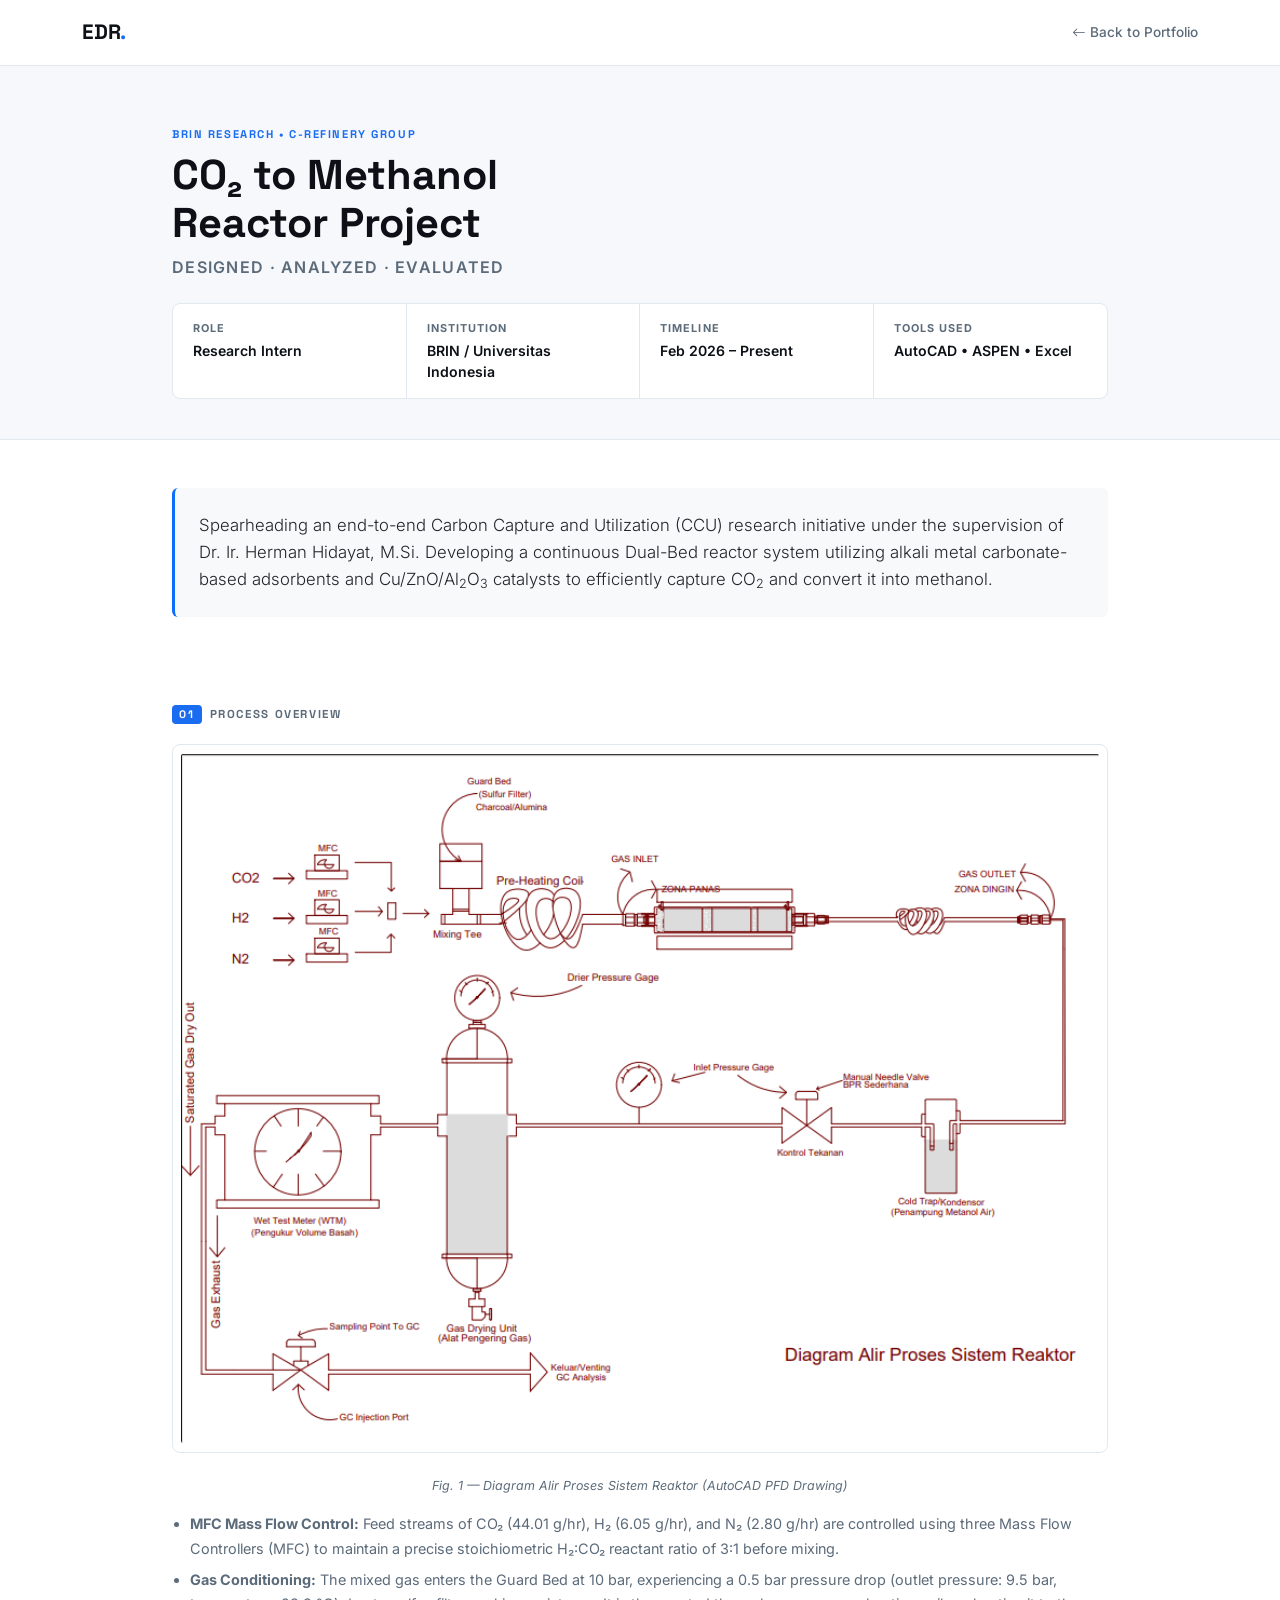
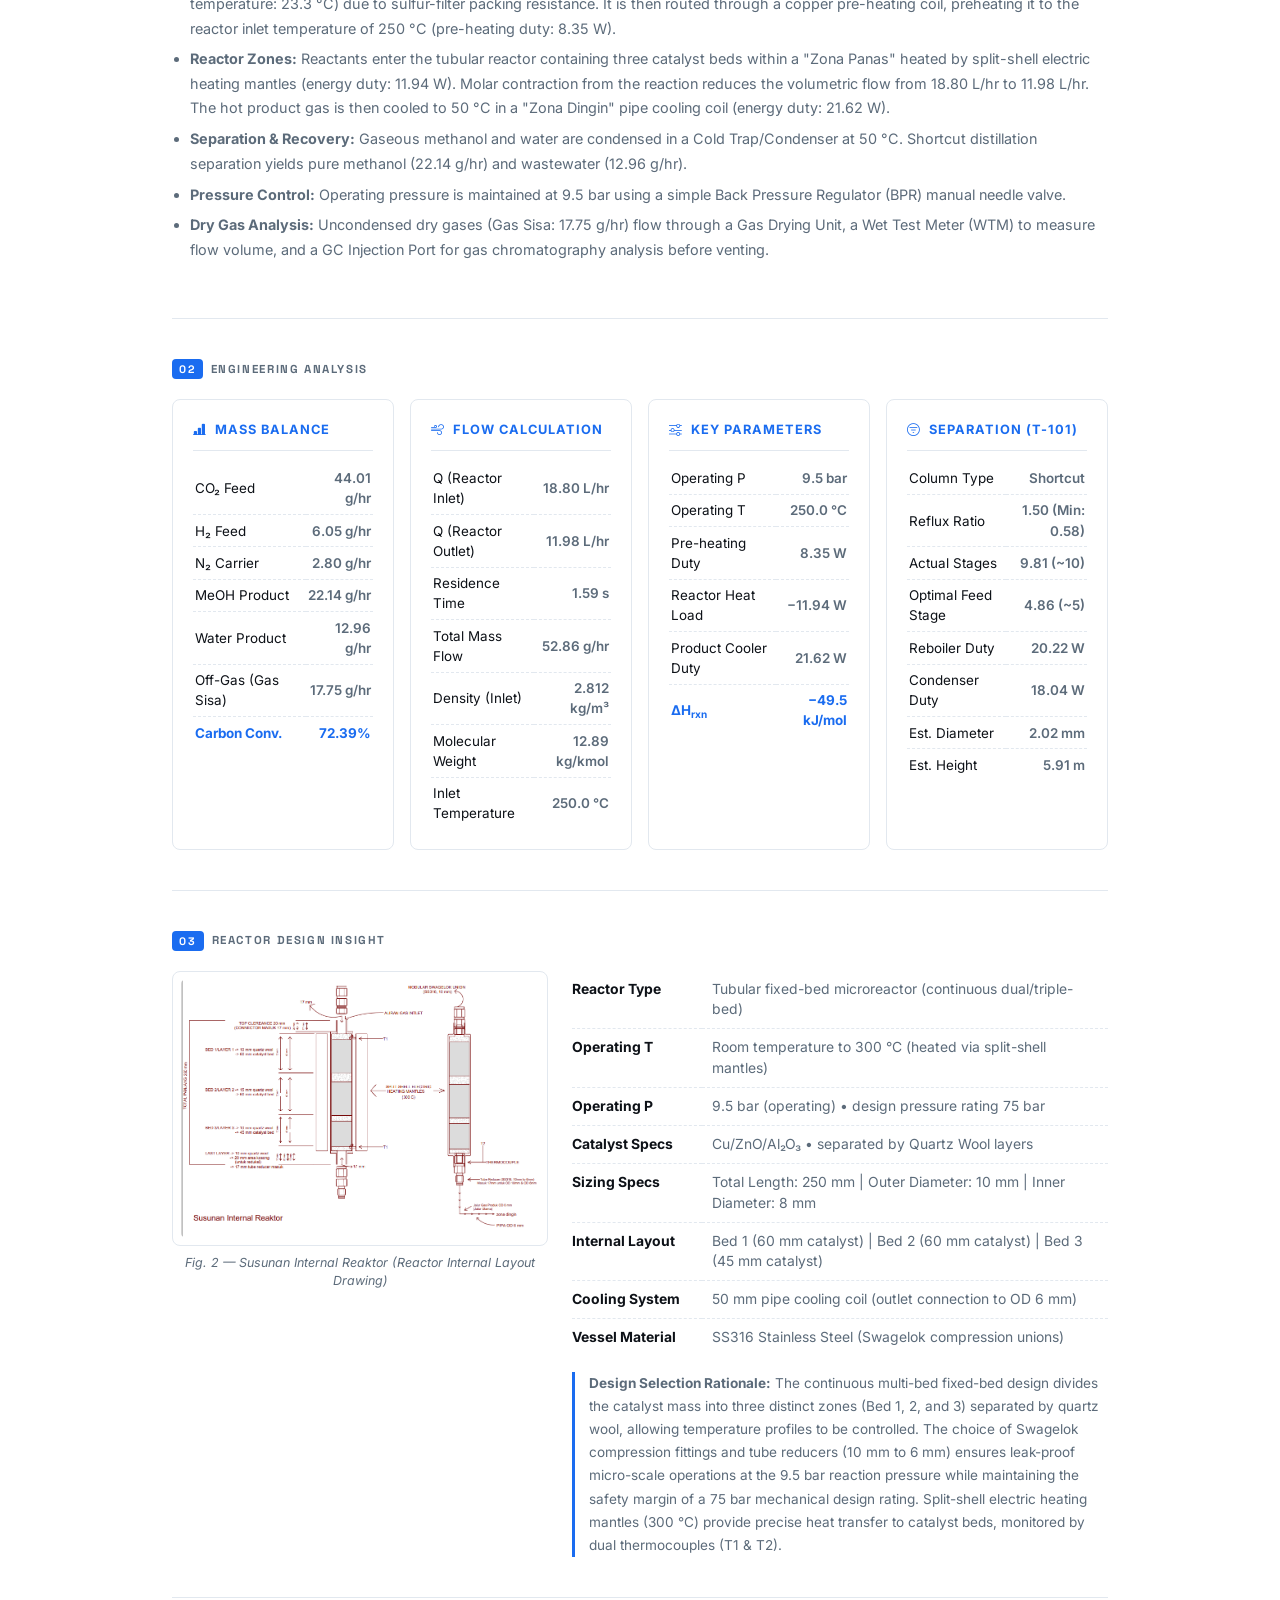
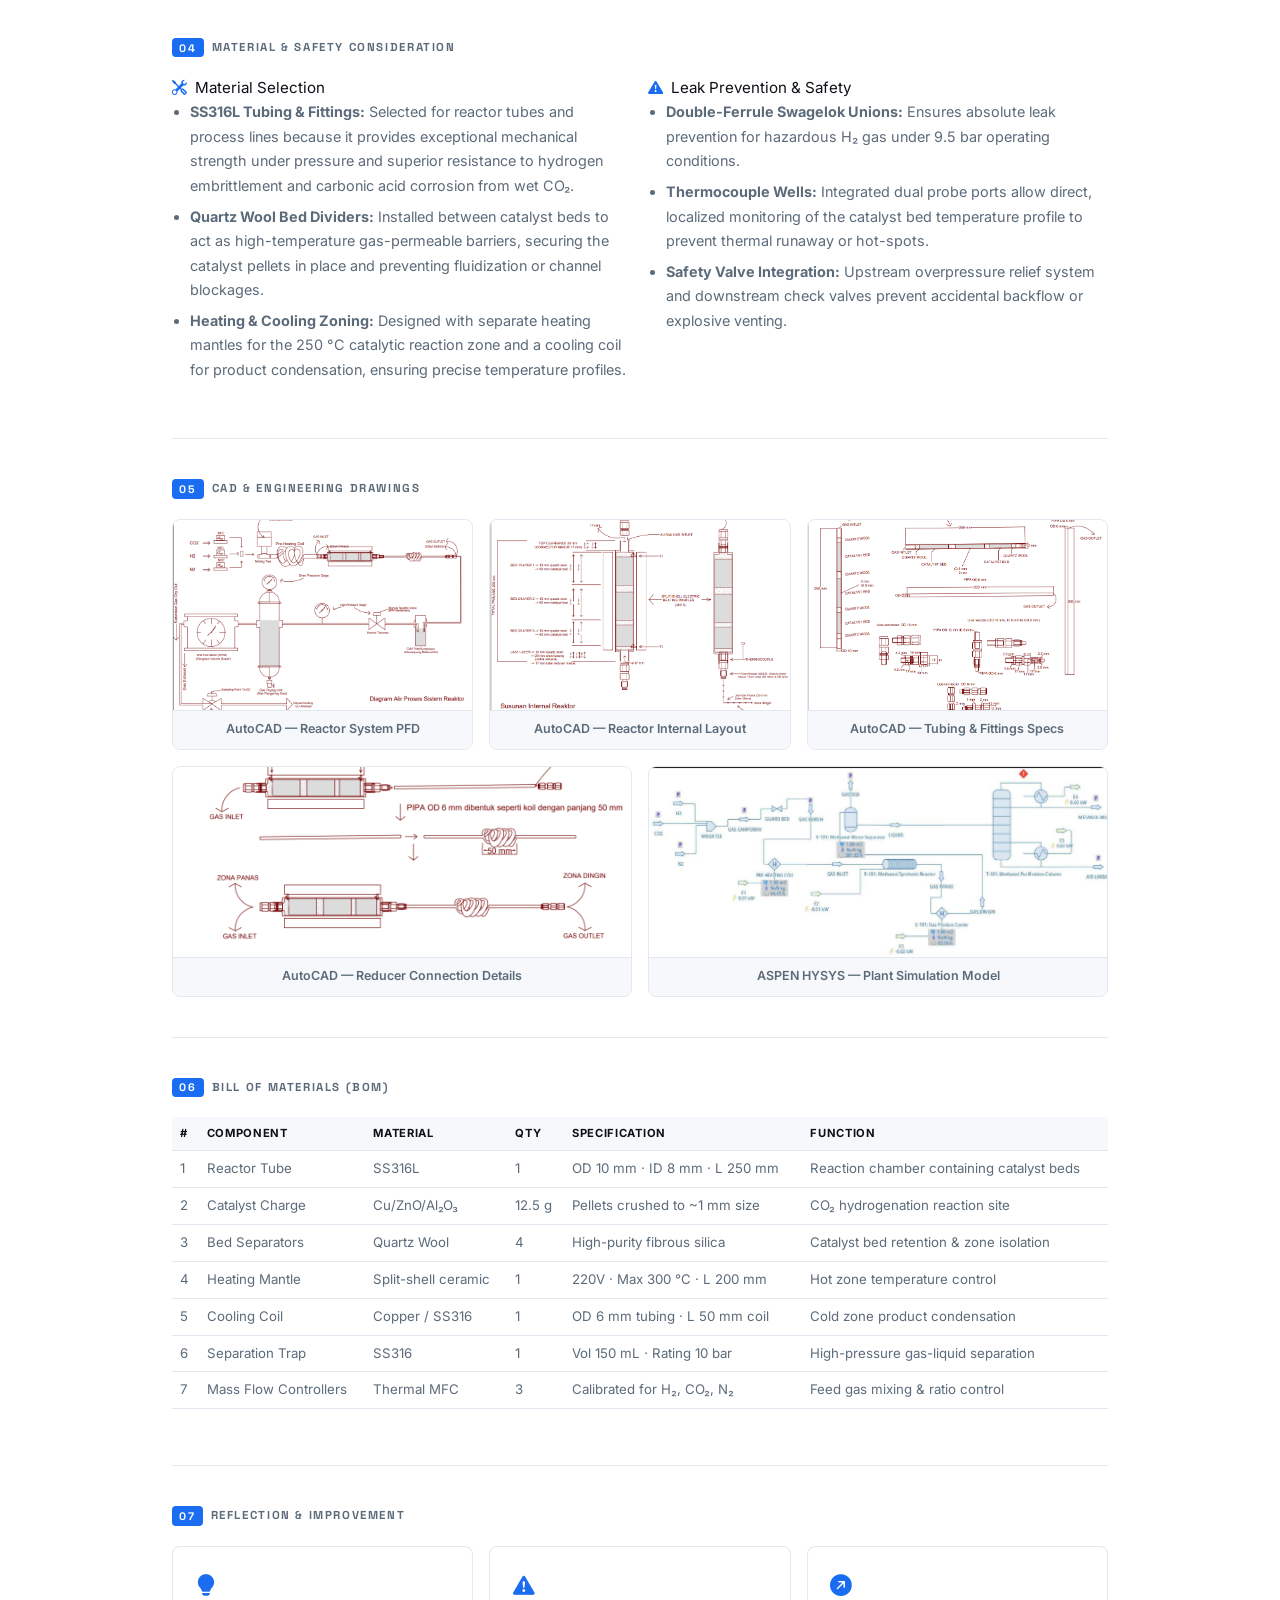
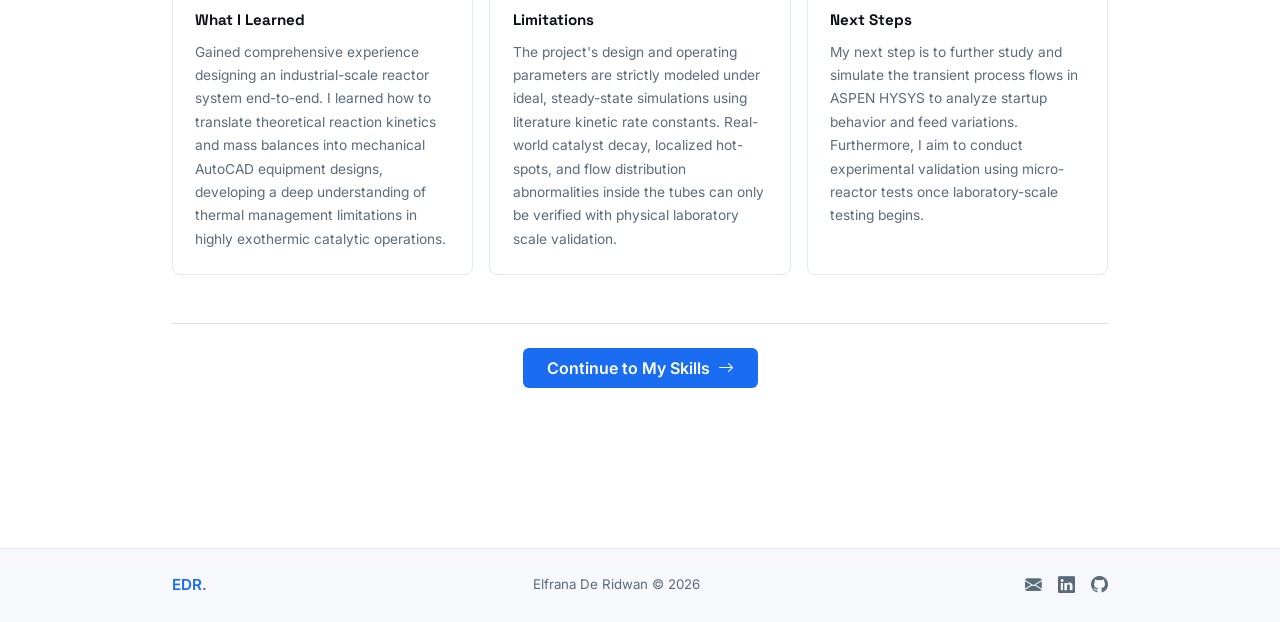
==== commit 85a12803: "Add files via upload" ====
--- a/docs/project_co2_methanol.html
+++ b/docs/project_co2_methanol.html
@@ -85,7 +85,7 @@
 
     <div class="row g-3">
       <!-- Mass balance -->
-      <div class="col-md-4">
+      <div class="col-md-6 col-lg-3">
         <div class="ana-card h-100">
           <div class="ana-card-title"><i class="bi bi-bar-chart-line-fill me-2"></i>Mass Balance</div>
           <table class="ana-table">
@@ -95,17 +95,18 @@
             <tr><td>MeOH Product</td><td class="text-end fw-600">22.14 g/hr</td></tr>
             <tr><td>Water Product</td><td class="text-end fw-600">12.96 g/hr</td></tr>
             <tr><td>Off-Gas (Gas Sisa)</td><td class="text-end fw-600">17.75 g/hr</td></tr>
-            <tr class="highlight-row"><td>Carbon Conv.</td><td class="text-end fw-600">69.1%</td></tr>
+            <tr class="highlight-row"><td>Carbon Conv.</td><td class="text-end fw-600">72.39%</td></tr>
           </table>
         </div>
       </div>
       <!-- Flow calc -->
-      <div class="col-md-4">
+      <div class="col-md-6 col-lg-3">
         <div class="ana-card h-100">
           <div class="ana-card-title"><i class="bi bi-wind me-2"></i>Flow Calculation</div>
           <table class="ana-table">
             <tr><td>Q (Reactor Inlet)</td><td class="text-end fw-600">18.80 L/hr</td></tr>
             <tr><td>Q (Reactor Outlet)</td><td class="text-end fw-600">11.98 L/hr</td></tr>
+            <tr><td>Residence Time</td><td class="text-end fw-600">1.59 s</td></tr>
             <tr><td>Total Mass Flow</td><td class="text-end fw-600">52.86 g/hr</td></tr>
             <tr><td>Density (Inlet)</td><td class="text-end fw-600">2.812 kg/m³</td></tr>
             <tr><td>Molecular Weight</td><td class="text-end fw-600">12.89 kg/kmol</td></tr>
@@ -114,18 +115,32 @@
         </div>
       </div>
       <!-- Key parameters -->
-      <div class="col-md-4">
+      <div class="col-md-6 col-lg-3">
         <div class="ana-card h-100">
           <div class="ana-card-title"><i class="bi bi-sliders me-2"></i>Key Parameters</div>
           <table class="ana-table">
             <tr><td>Operating P</td><td class="text-end fw-600">9.5 bar</td></tr>
             <tr><td>Operating T</td><td class="text-end fw-600">250.0 °C</td></tr>
             <tr><td>Pre-heating Duty</td><td class="text-end fw-600">8.35 W</td></tr>
-            <tr><td>Reactor Mantle Duty</td><td class="text-end fw-600">11.94 W</td></tr>
+            <tr><td>Reactor Heat Load</td><td class="text-end fw-600">−11.94 W</td></tr>
             <tr><td>Product Cooler Duty</td><td class="text-end fw-600">21.62 W</td></tr>
-            <tr><td>Reboiler Duty (T-101)</td><td class="text-end fw-600">20.22 W</td></tr>
-            <tr><td>Condenser Duty (T-101)</td><td class="text-end fw-600">18.04 W</td></tr>
             <tr class="highlight-row"><td>ΔH<sub>rxn</sub></td><td class="text-end fw-600">−49.5 kJ/mol</td></tr>
+          </table>
+        </div>
+      </div>
+      <!-- Distillation Spec -->
+      <div class="col-md-6 col-lg-3">
+        <div class="ana-card h-100">
+          <div class="ana-card-title"><i class="bi bi-filter-circle me-2"></i>Separation (T-101)</div>
+          <table class="ana-table">
+            <tr><td>Column Type</td><td class="text-end fw-600">Shortcut</td></tr>
+            <tr><td>Reflux Ratio</td><td class="text-end fw-600">1.50 (Min: 0.58)</td></tr>
+            <tr><td>Actual Stages</td><td class="text-end fw-600">9.81 (~10)</td></tr>
+            <tr><td>Optimal Feed Stage</td><td class="text-end fw-600">4.86 (~5)</td></tr>
+            <tr><td>Reboiler Duty</td><td class="text-end fw-600">20.22 W</td></tr>
+            <tr><td>Condenser Duty</td><td class="text-end fw-600">18.04 W</td></tr>
+            <tr><td>Est. Diameter</td><td class="text-end fw-600">2.02 mm</td></tr>
+            <tr><td>Est. Height</td><td class="text-end fw-600">5.91 m</td></tr>
           </table>
         </div>
       </div>
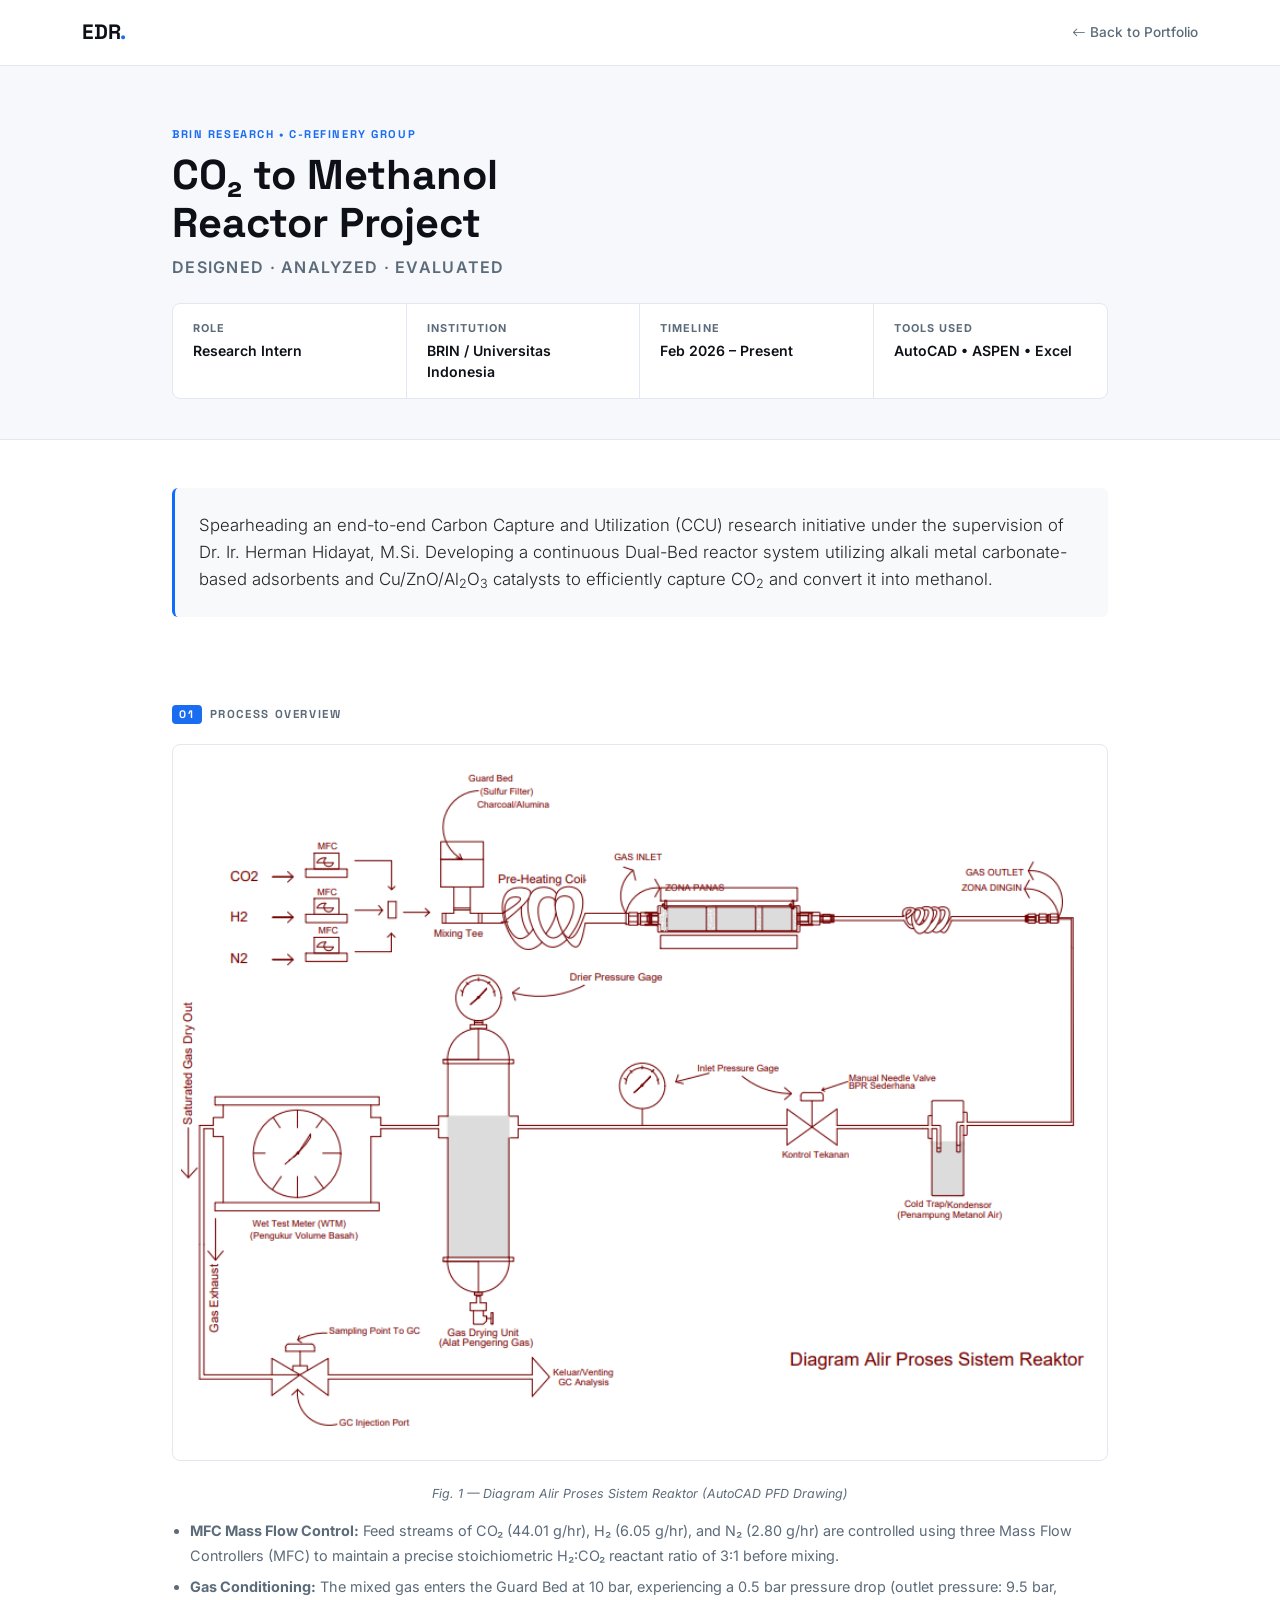
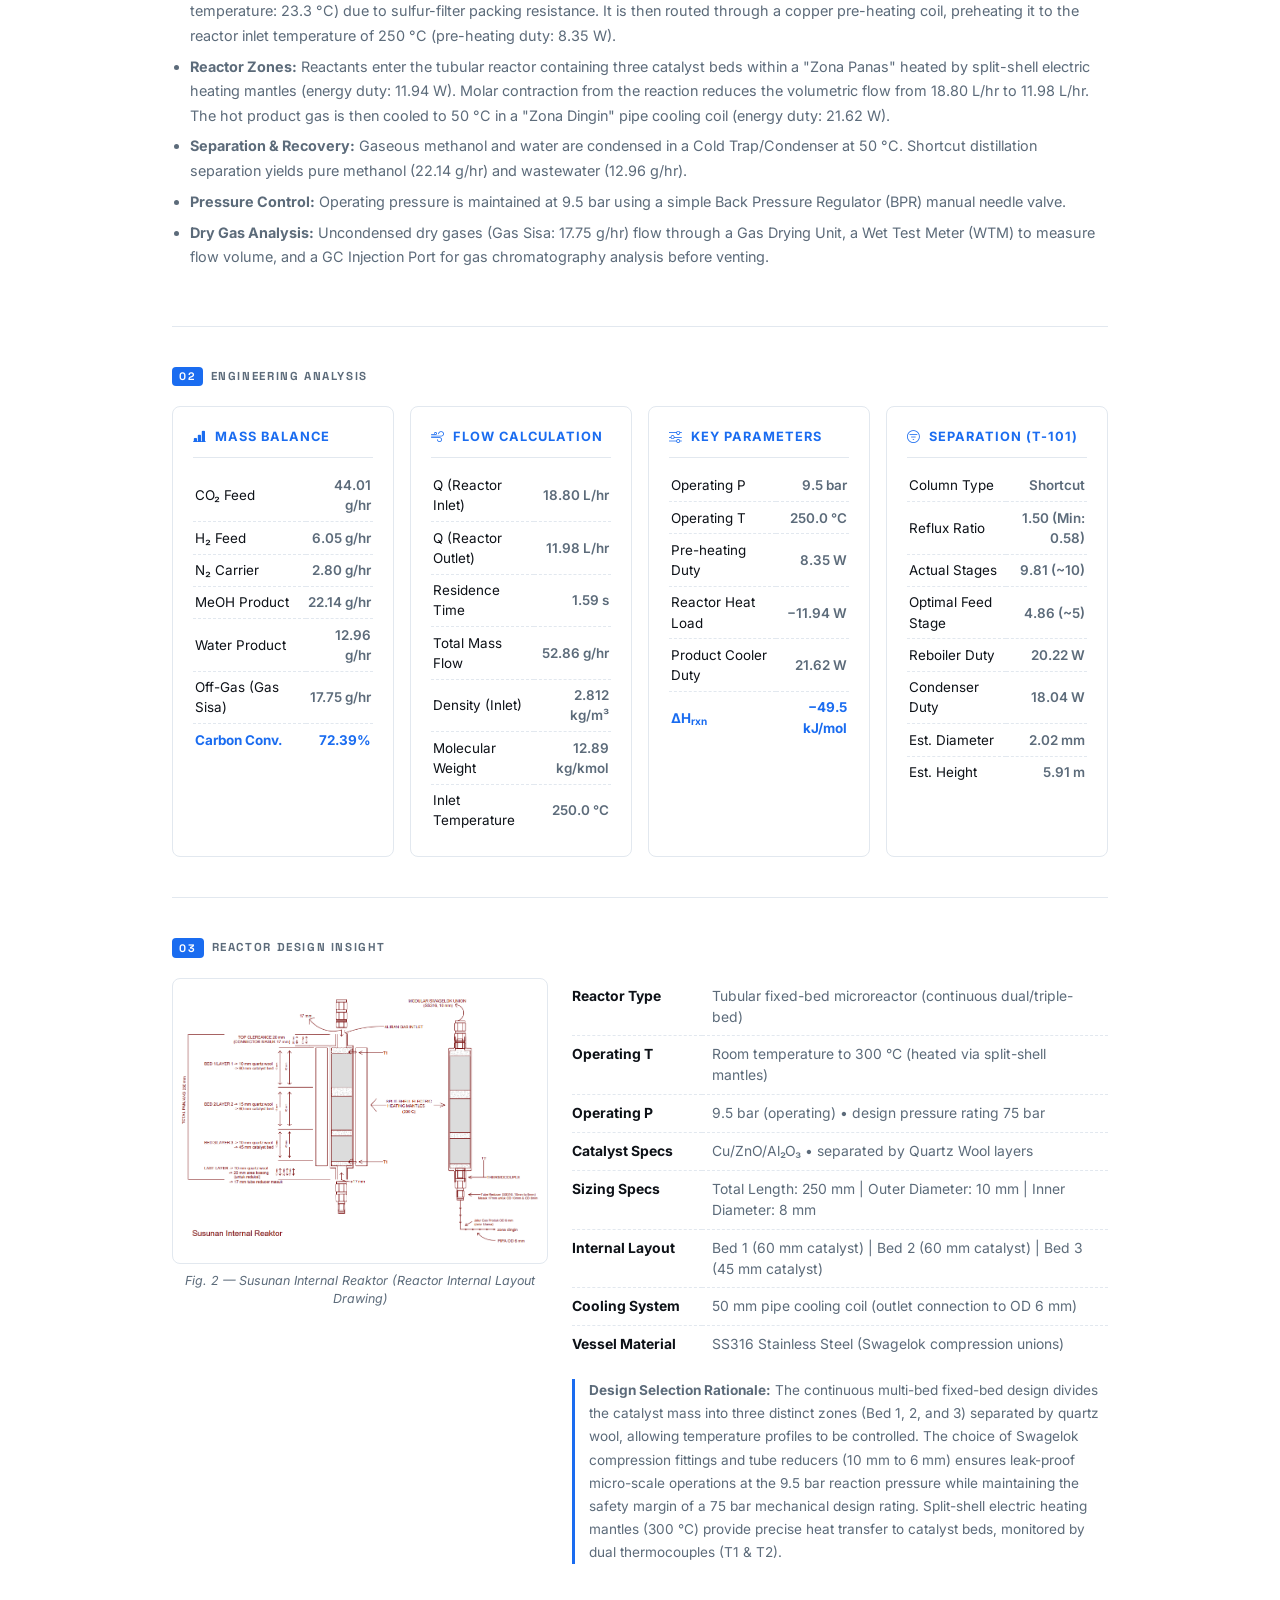
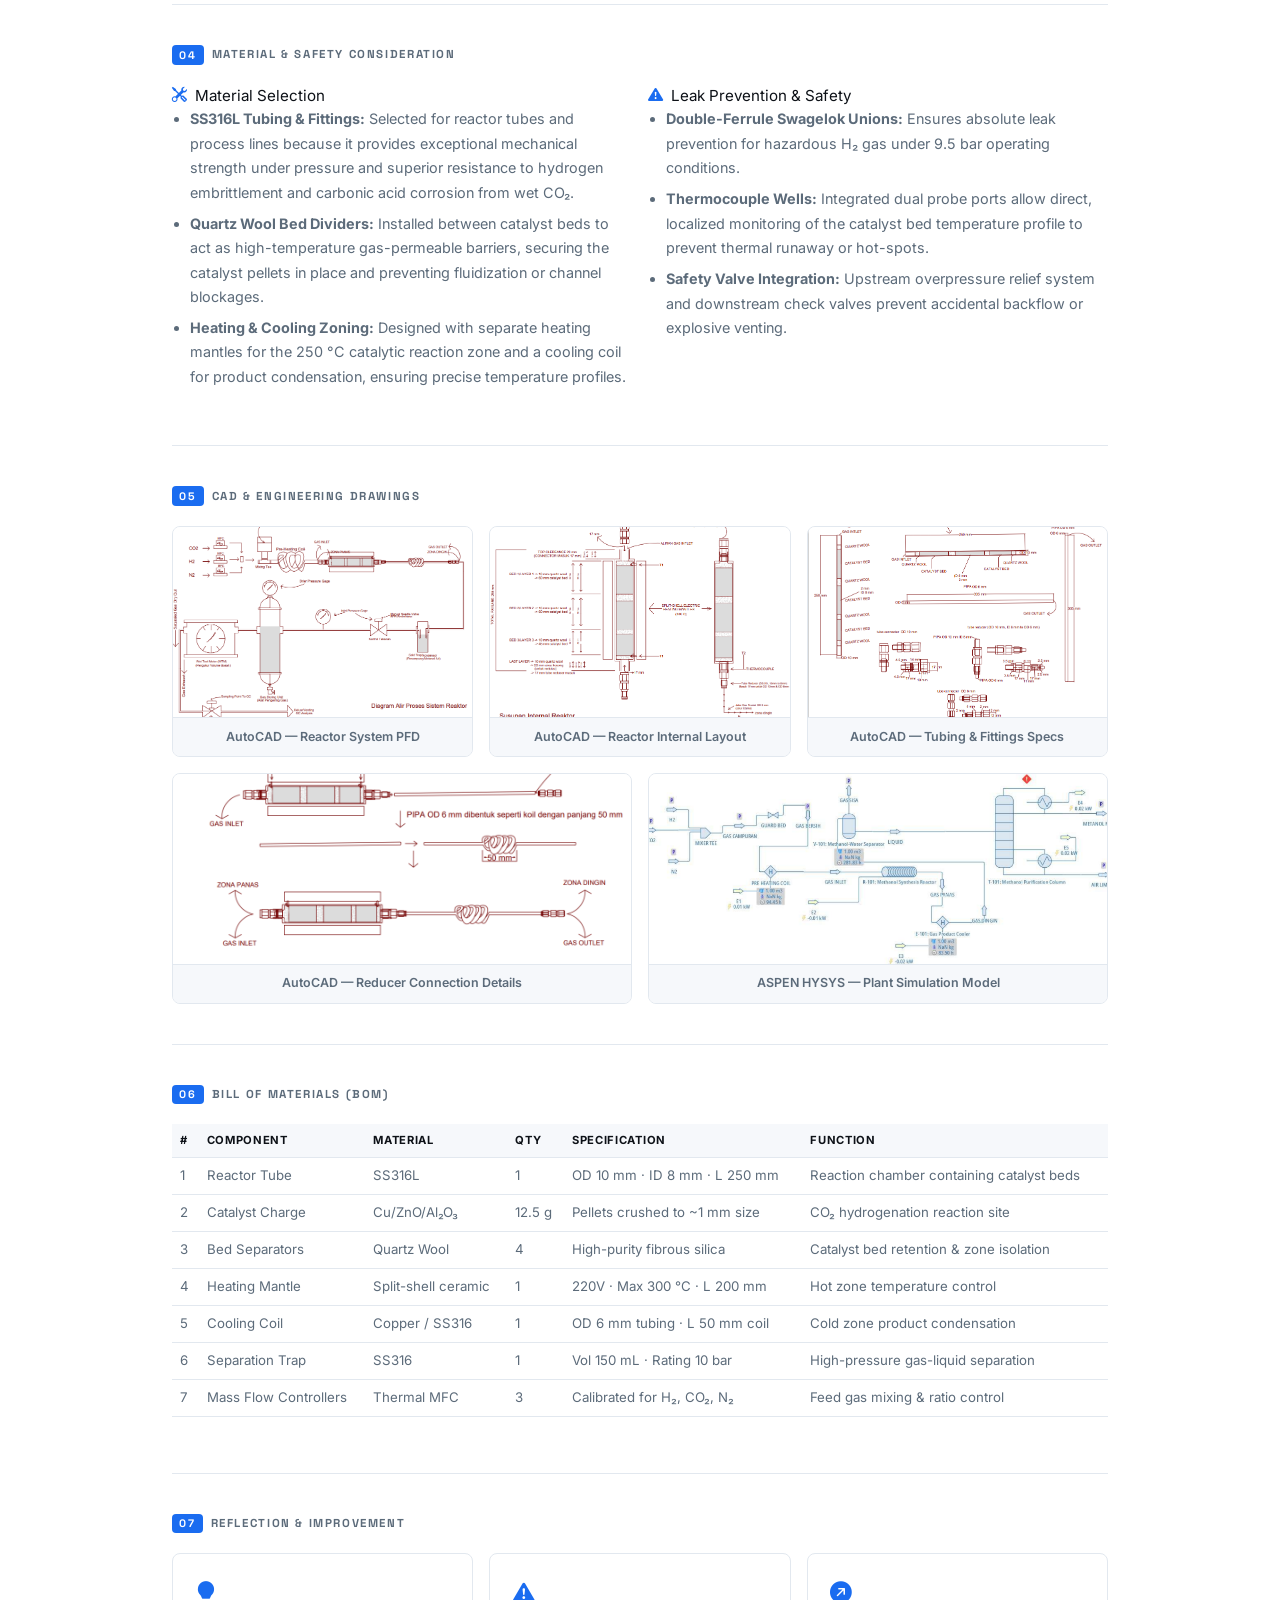
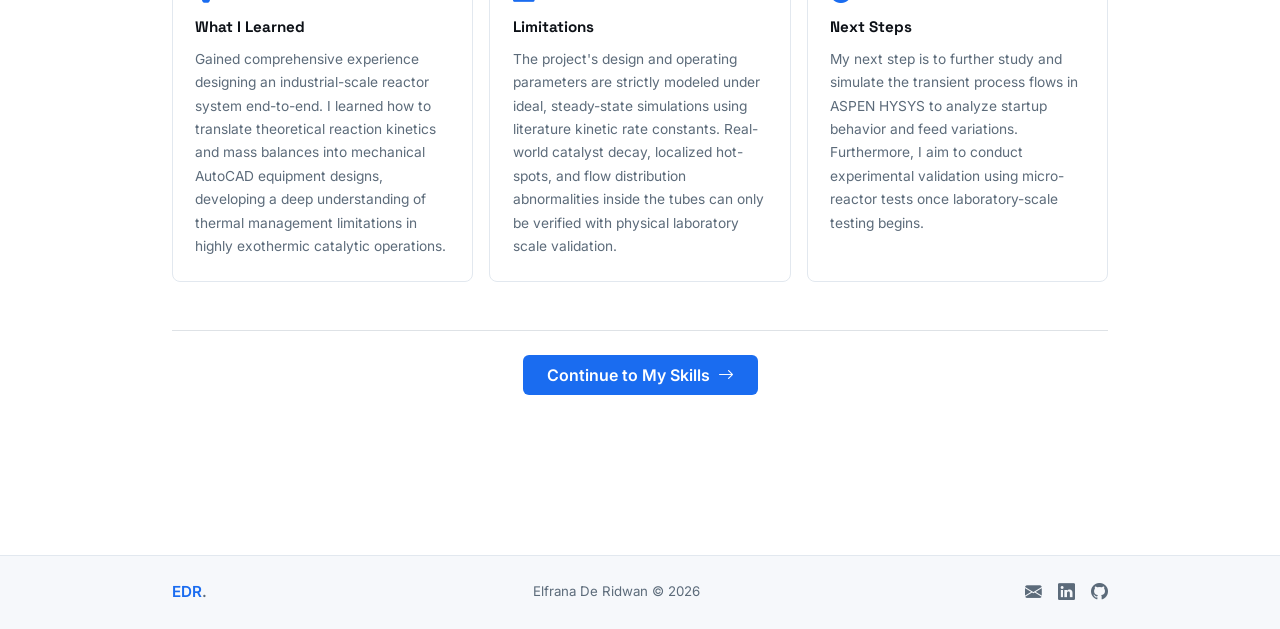
==== commit 2f03e392: "Add files via upload" ====
--- a/docs/project_co2_methanol.html
+++ b/docs/project_co2_methanol.html
@@ -332,6 +332,15 @@
   </div>
 </footer>
 
+<!-- Lightbox Modal -->
+<div id="lightboxModal" class="lightbox-modal">
+  <div class="lightbox-content-wrap">
+    <img id="lightboxImg" src="" alt="">
+  </div>
+  <div id="lightboxCaption" class="lightbox-caption"></div>
+  <div class="lightbox-close-hint">Press ESC or click anywhere to close</div>
+</div>
+
 <script src="https://cdn.jsdelivr.net/npm/bootstrap@5.3.3/dist/js/bootstrap.bundle.min.js"></script>
 <script src="static/js/main.js"></script>
 </body>
--- a/docs/static/css/style.css
+++ b/docs/static/css/style.css
@@ -507,6 +507,13 @@
   border: 1px solid var(--border);
   border-radius: var(--radius);
   overflow: hidden;
+  cursor: pointer;
+  transition: transform .25s ease, border-color .25s ease, box-shadow .25s ease;
+}
+.gallery-wrap:hover {
+  transform: translateY(-3px);
+  border-color: var(--accent);
+  box-shadow: 0 6px 18px rgba(26,108,240,.12);
 }
 .gallery-img {
   width: 100%;
@@ -522,6 +529,74 @@
   padding: .6rem;
   background: var(--bg-alt);
   border-top: 1px solid var(--border);
+}
+
+/* Lightbox Modal */
+.lightbox-modal {
+  position: fixed;
+  top: 0;
+  left: 0;
+  width: 100%;
+  height: 100%;
+  background: rgba(10, 10, 12, 0.82);
+  backdrop-filter: blur(12px);
+  -webkit-backdrop-filter: blur(12px);
+  z-index: 1080;
+  display: none;
+  align-items: center;
+  justify-content: center;
+  flex-direction: column;
+  padding: 1.5rem;
+  opacity: 0;
+  transition: opacity 0.3s ease;
+}
+.lightbox-modal.show {
+  opacity: 1;
+}
+.lightbox-content-wrap {
+  position: relative;
+  max-width: 90%;
+  max-height: 80%;
+  display: flex;
+  align-items: center;
+  justify-content: center;
+  transform: scale(0.92);
+  transition: transform 0.3s cubic-bezier(0.16, 1, 0.3, 1);
+}
+.lightbox-modal.show .lightbox-content-wrap {
+  transform: scale(1);
+}
+.lightbox-modal img {
+  max-width: 100%;
+  max-height: 100%;
+  border-radius: var(--radius);
+  box-shadow: 0 10px 40px rgba(0, 0, 0, 0.4);
+  border: 1px solid var(--border);
+  background: #ffffff;
+}
+.lightbox-caption {
+  margin-top: 1.25rem;
+  color: #ffffff;
+  font-size: 0.95rem;
+  font-weight: 500;
+  text-align: center;
+  font-family: var(--font-heading);
+  letter-spacing: 0.02em;
+  text-shadow: 0 2px 6px rgba(0, 0, 0, 0.6);
+  opacity: 0;
+  transform: translateY(10px);
+  transition: opacity 0.3s ease 0.1s, transform 0.3s ease 0.1s;
+}
+.lightbox-modal.show .lightbox-caption {
+  opacity: 1;
+  transform: translateY(0);
+}
+.lightbox-close-hint {
+  margin-top: 0.5rem;
+  color: rgba(255, 255, 255, 0.5);
+  font-size: 0.75rem;
+  letter-spacing: 0.04em;
+  text-transform: uppercase;
 }
 
 /* BOM Table */
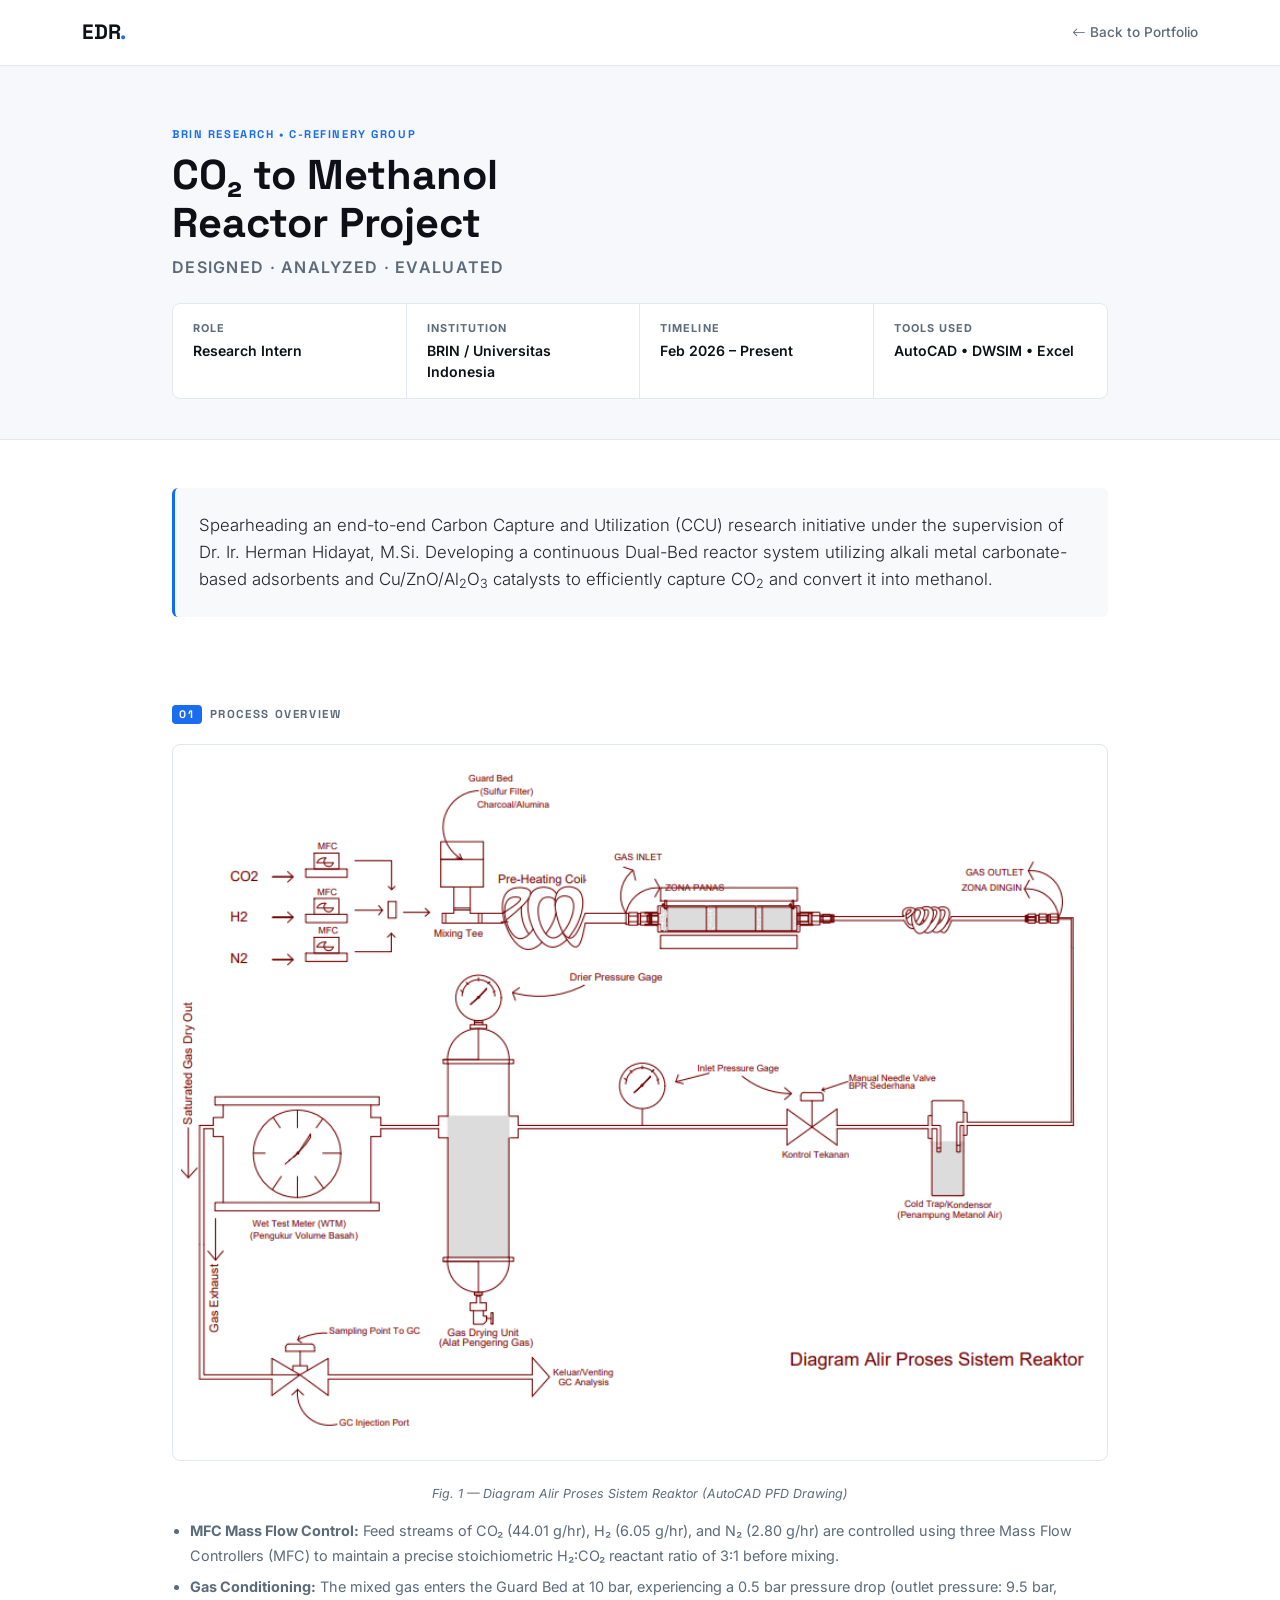
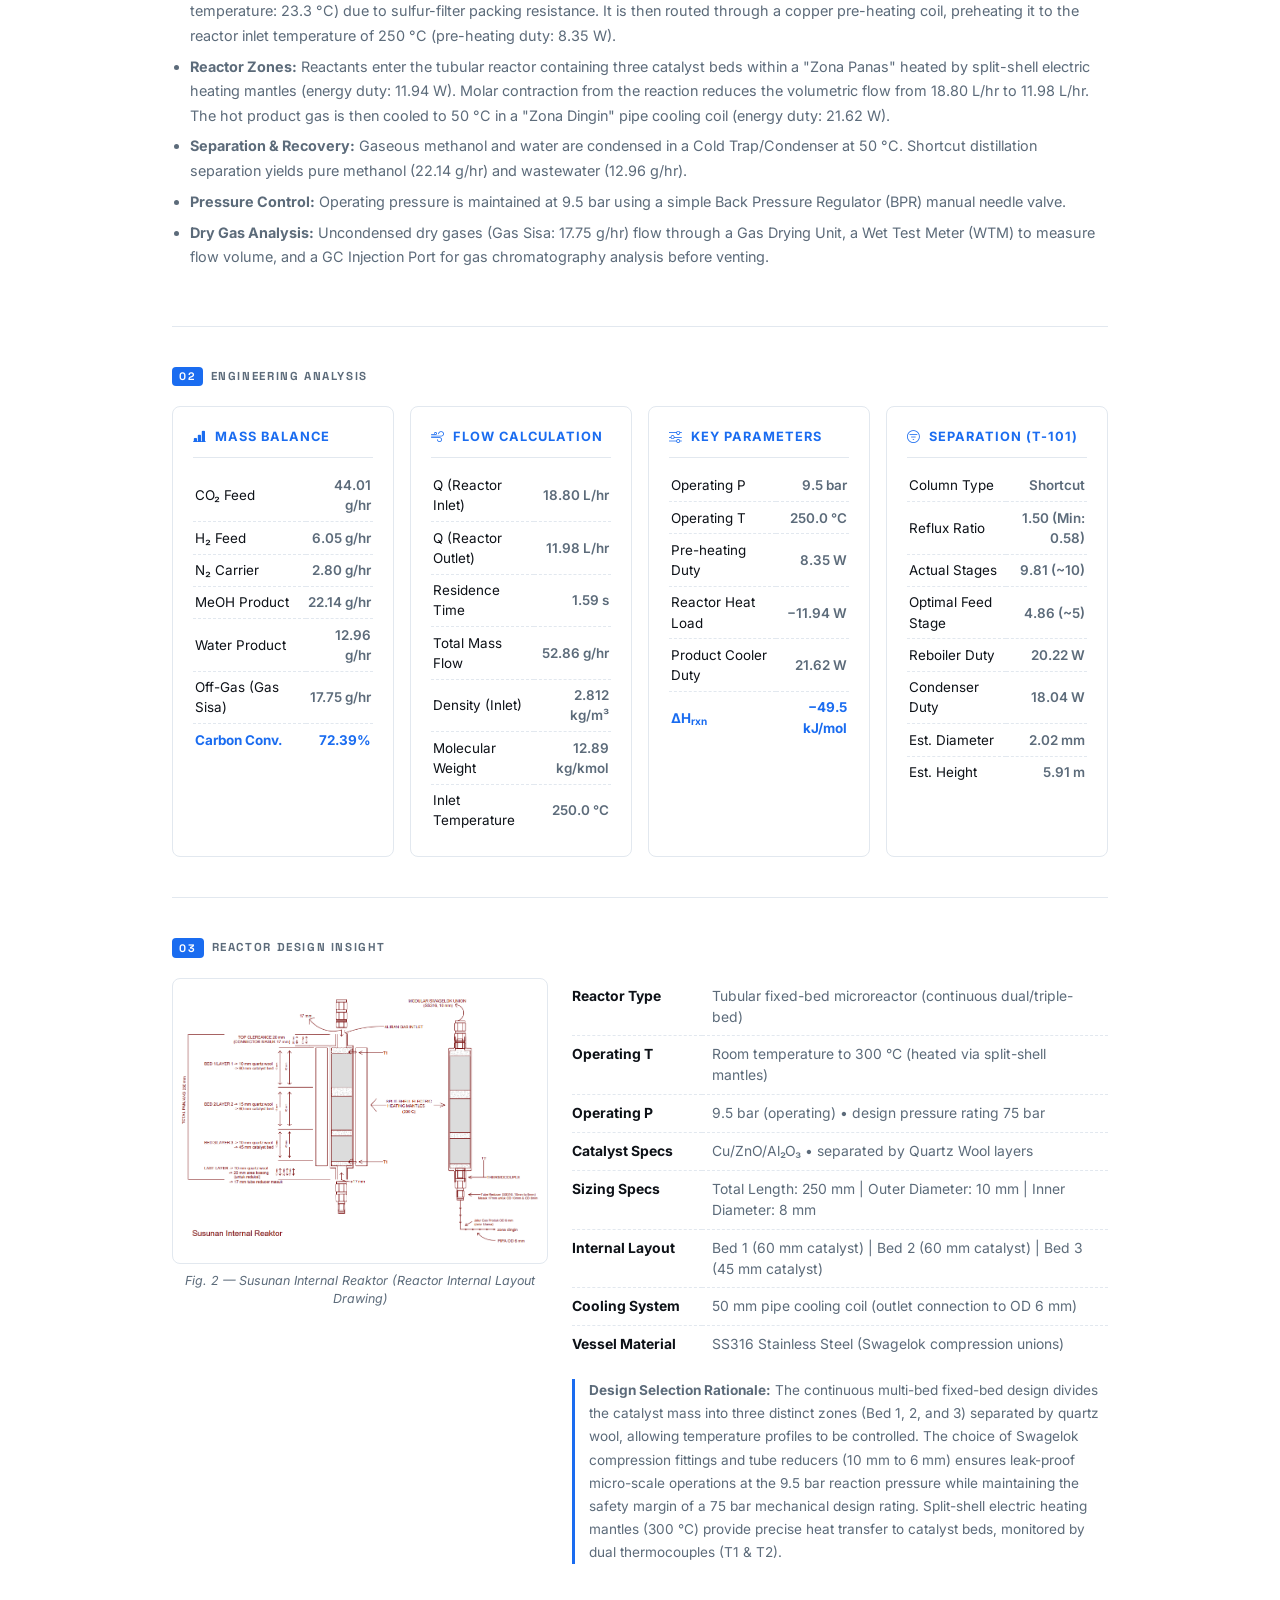
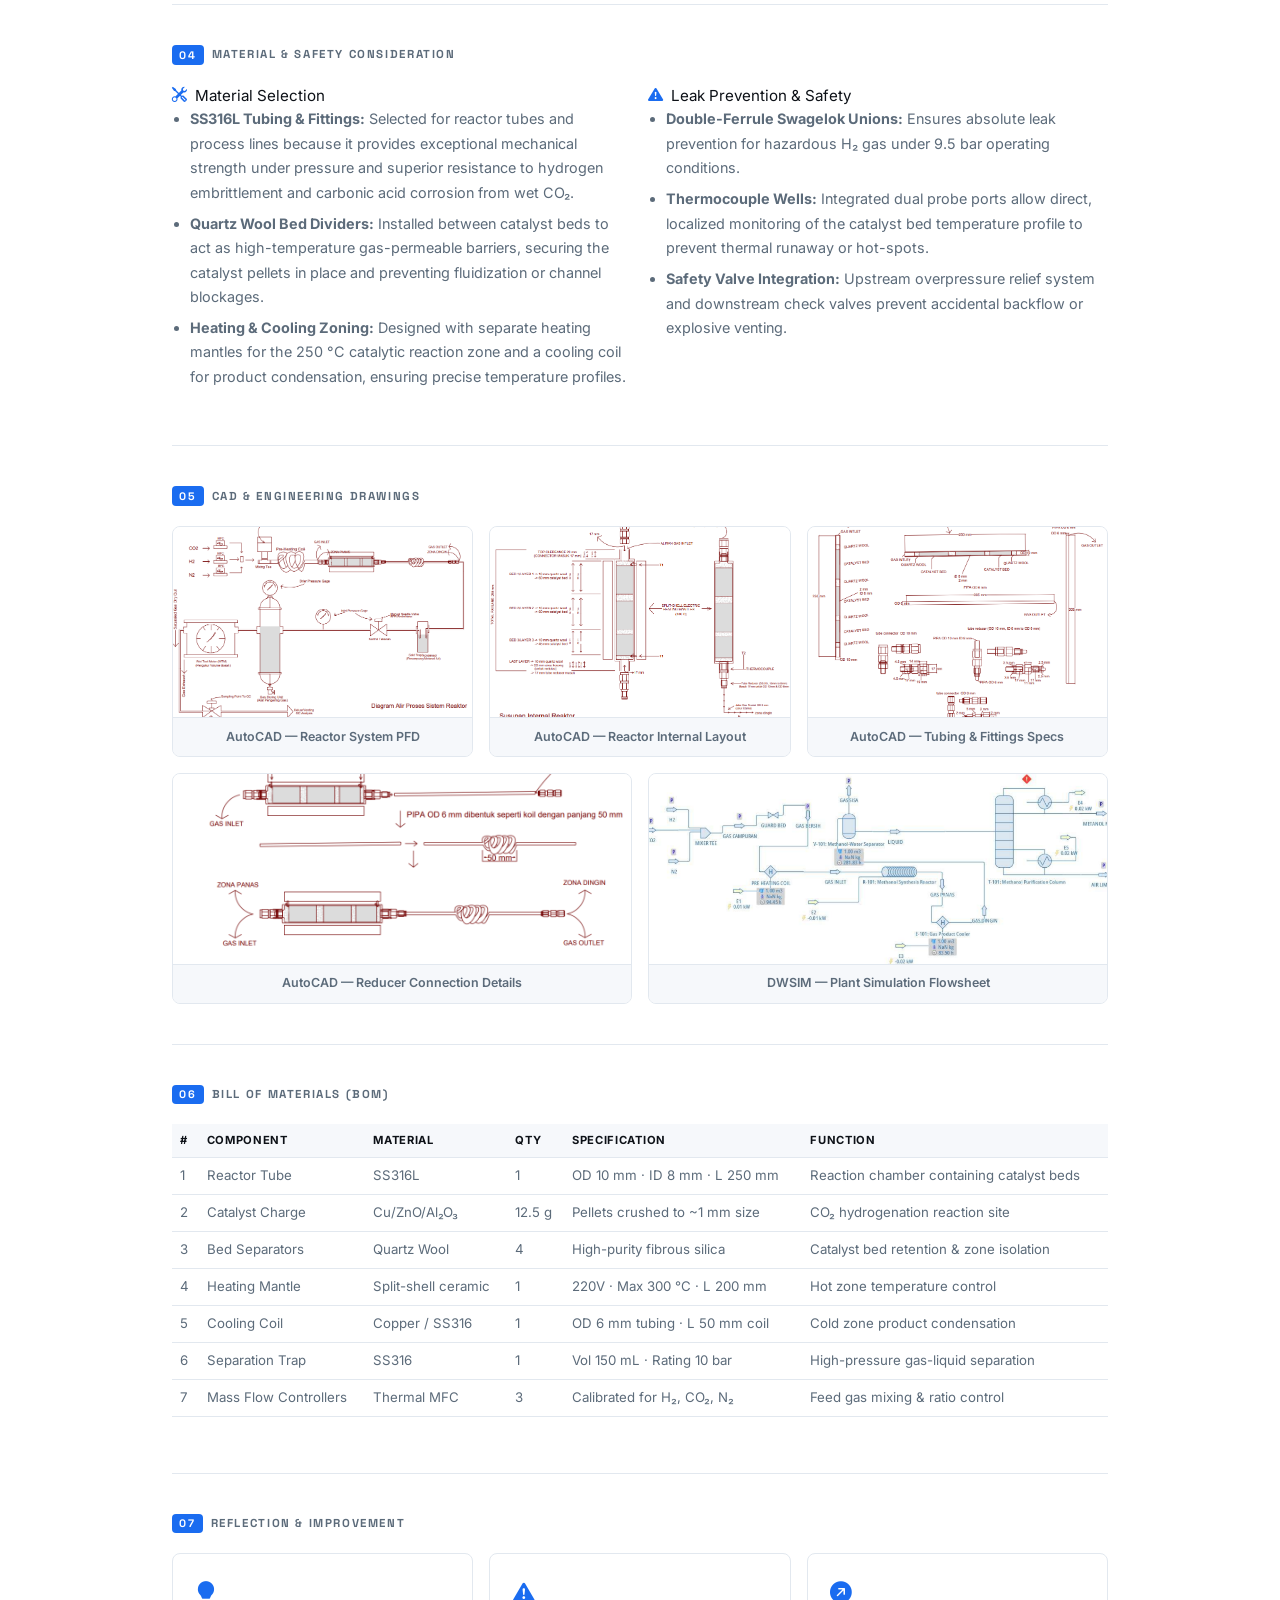
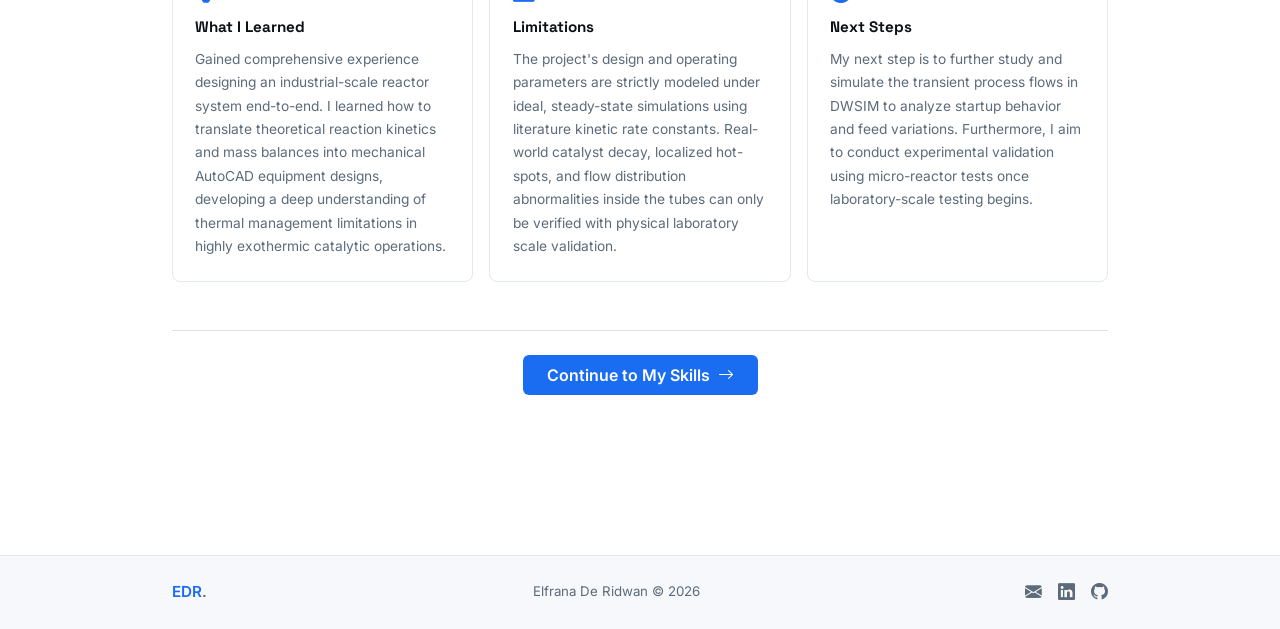
==== commit f178fc6c: "Add files via upload" ====
--- a/docs/project_co2_methanol.html
+++ b/docs/project_co2_methanol.html
@@ -3,7 +3,7 @@
 <head>
   <meta charset="UTF-8" />
   <meta name="viewport" content="width=device-width, initial-scale=1.0" />
-  <meta name="description" content="CO2 to Methanol Reactor Project — Process Engineering, AutoCAD, ASPEN HYSYS. Elfrana De Ridwan, BRIN C-Refinery Group." />
+  <meta name="description" content="CO2 to Methanol Reactor Project — Process Engineering, AutoCAD, DWSIM. Elfrana De Ridwan, BRIN C-Refinery Group." />
   <title>CO₂ → Methanol Reactor | Elfrana De Ridwan</title>
 
   <link href="https://cdn.jsdelivr.net/npm/bootstrap@5.3.3/dist/css/bootstrap.min.css" rel="stylesheet">
@@ -46,7 +46,7 @@
       </div>
       <div class="col-6 col-md-3 meta-cell" style="border:none">
         <div class="meta-key">Tools Used</div>
-        <div class="meta-val">AutoCAD &bull; ASPEN &bull; Excel</div>
+        <div class="meta-val">AutoCAD &bull; DWSIM &bull; Excel</div>
       </div>
     </div>
   </div>
@@ -233,8 +233,8 @@
       </div>
       <div class="col-md-12 col-lg-6">
         <div class="gallery-wrap">
-          <img src="static/images/aspen_simulation_detail.png" alt="ASPEN Simulation" class="gallery-img">
-          <div class="gallery-cap">ASPEN HYSYS — Plant Simulation Model</div>
+          <img src="static/images/dwsim_simulation_detail.png" alt="DWSIM Simulation" class="gallery-img">
+          <div class="gallery-cap">DWSIM — Plant Simulation Flowsheet</div>
         </div>
       </div>
     </div>
@@ -304,7 +304,7 @@
           <div class="reflect-icon"><i class="bi bi-arrow-up-right-circle-fill"></i></div>
           <h6 class="reflect-title">Next Steps</h6>
           <p class="reflect-text">
-            My next step is to further study and simulate the transient process flows in ASPEN HYSYS to analyze startup behavior and feed variations. Furthermore, I aim to conduct experimental validation using micro-reactor tests once laboratory-scale testing begins.
+            My next step is to further study and simulate the transient process flows in DWSIM to analyze startup behavior and feed variations. Furthermore, I aim to conduct experimental validation using micro-reactor tests once laboratory-scale testing begins.
           </p>
         </div>
       </div>
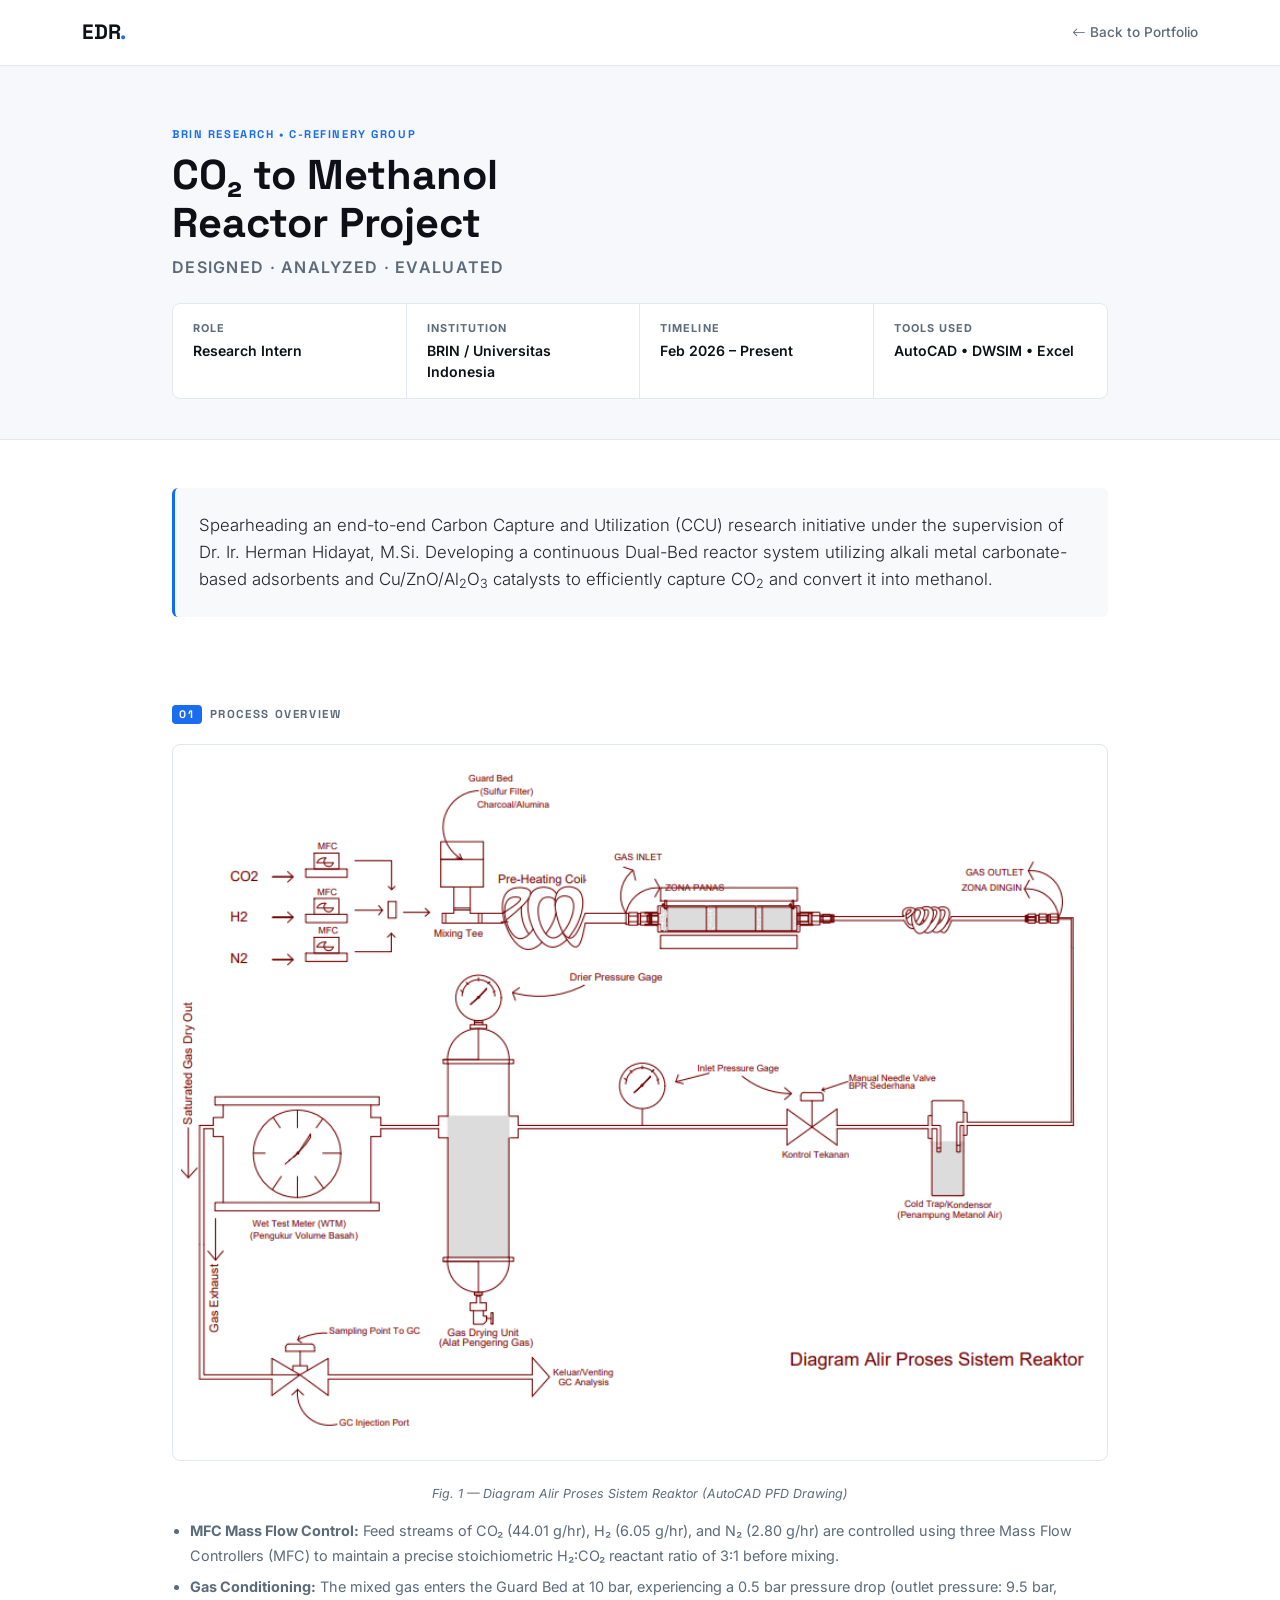
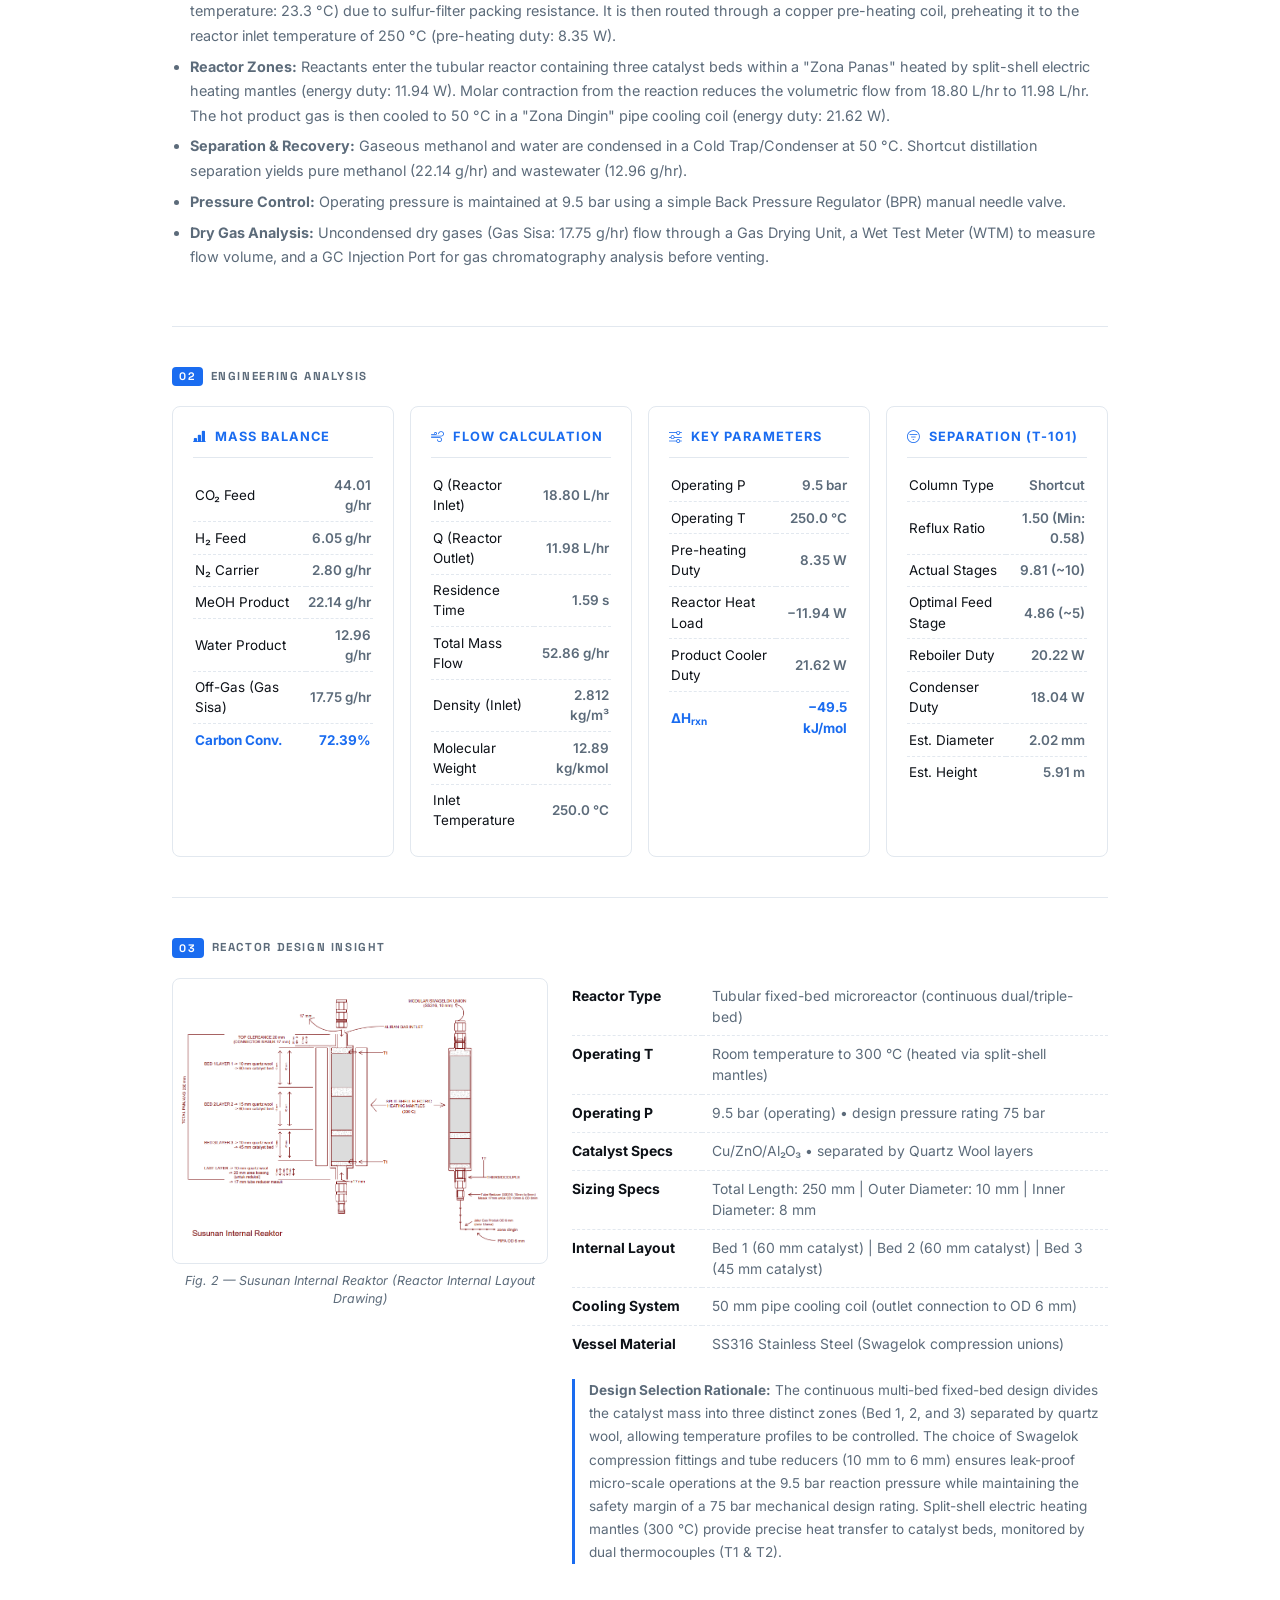
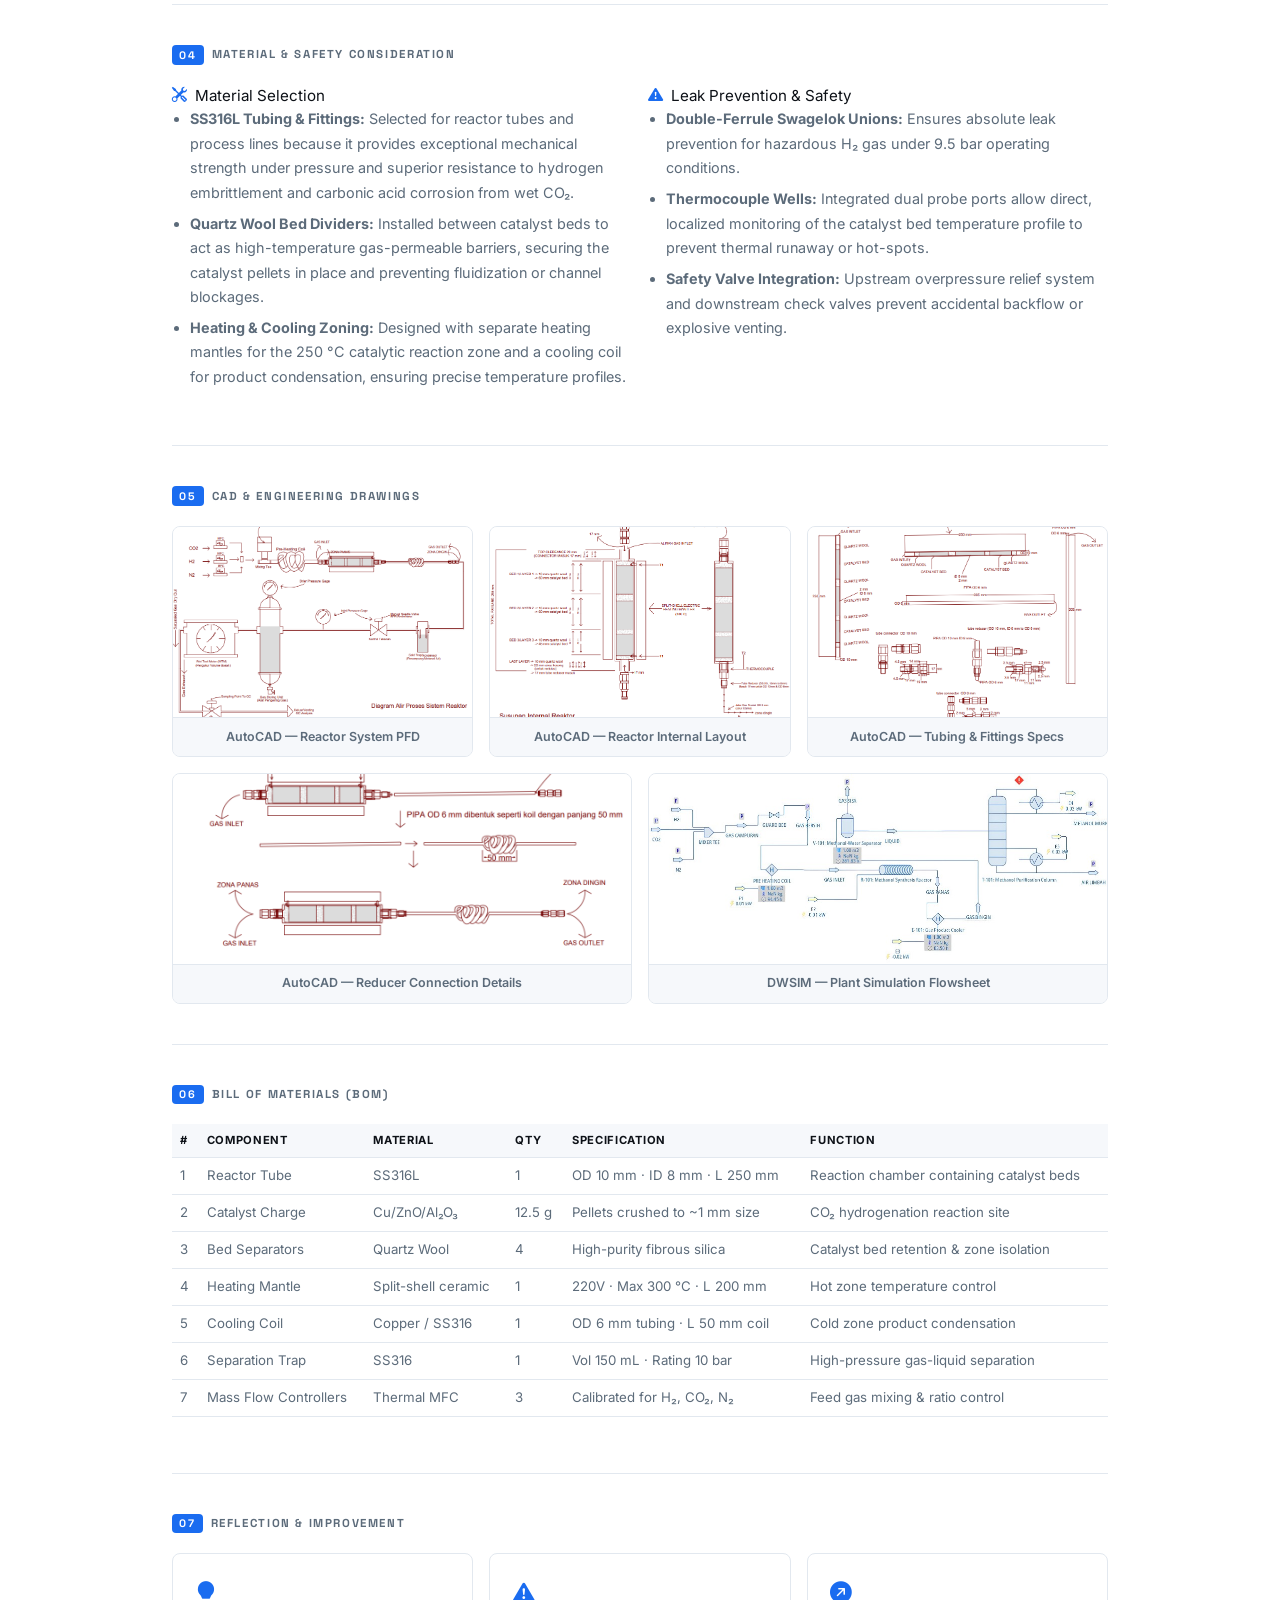
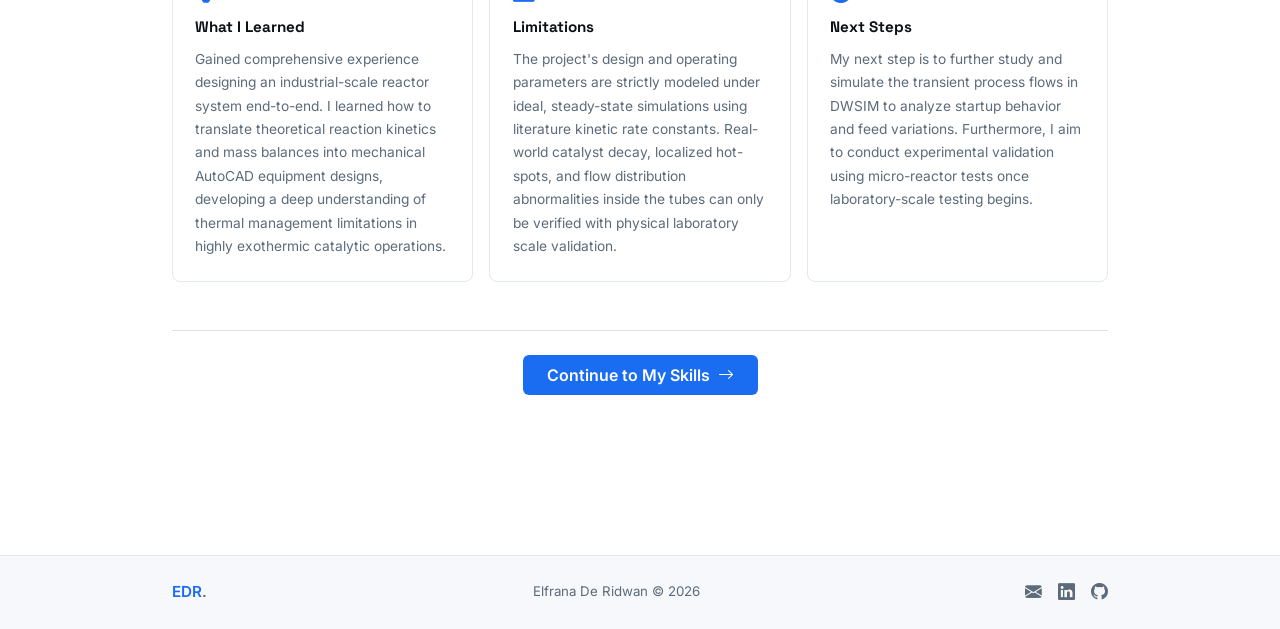
==== commit 962375bd: "Add files via upload" ====
--- a/docs/project_co2_methanol.html
+++ b/docs/project_co2_methanol.html
@@ -233,7 +233,7 @@
       </div>
       <div class="col-md-12 col-lg-6">
         <div class="gallery-wrap">
-          <img src="static/images/dwsim_simulation_detail.png" alt="DWSIM Simulation" class="gallery-img">
+          <img src="static/images/dwsim_simulation_detail.jpg" alt="DWSIM Simulation" class="gallery-img">
           <div class="gallery-cap">DWSIM — Plant Simulation Flowsheet</div>
         </div>
       </div>
